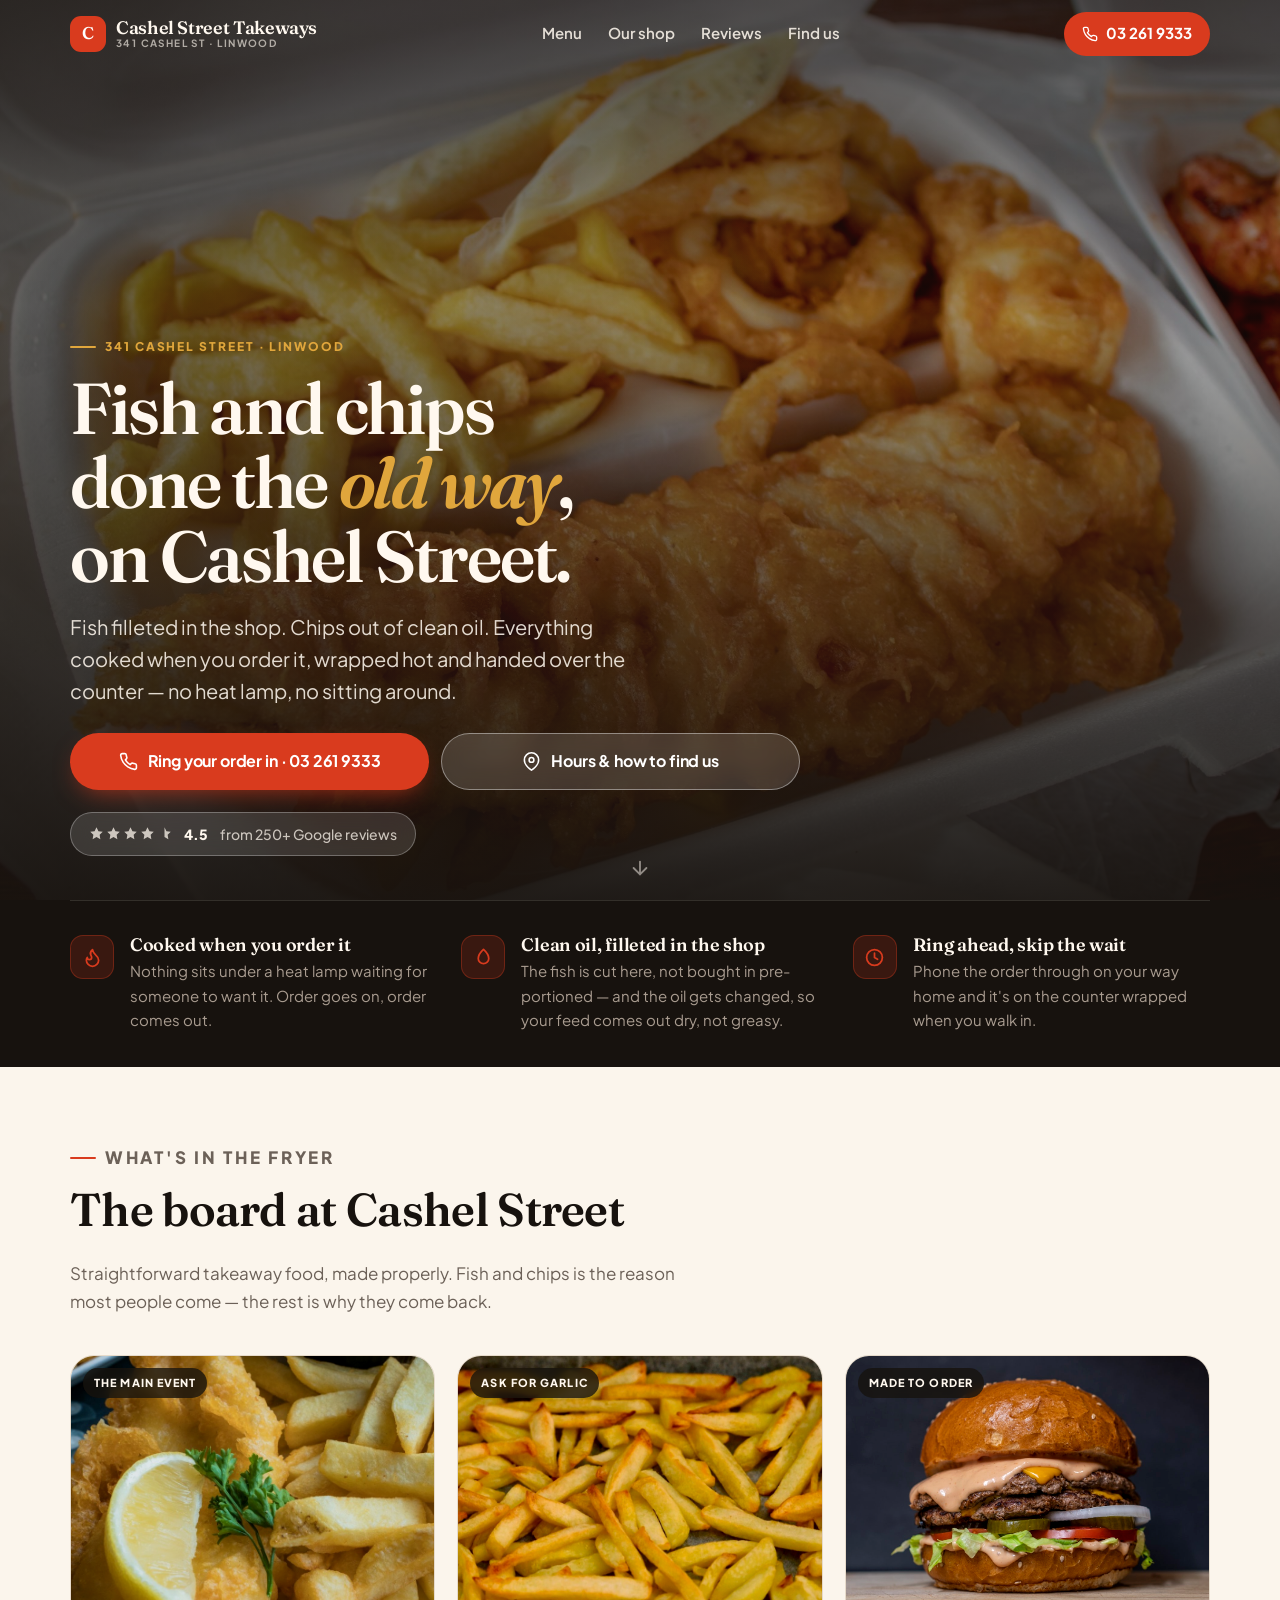
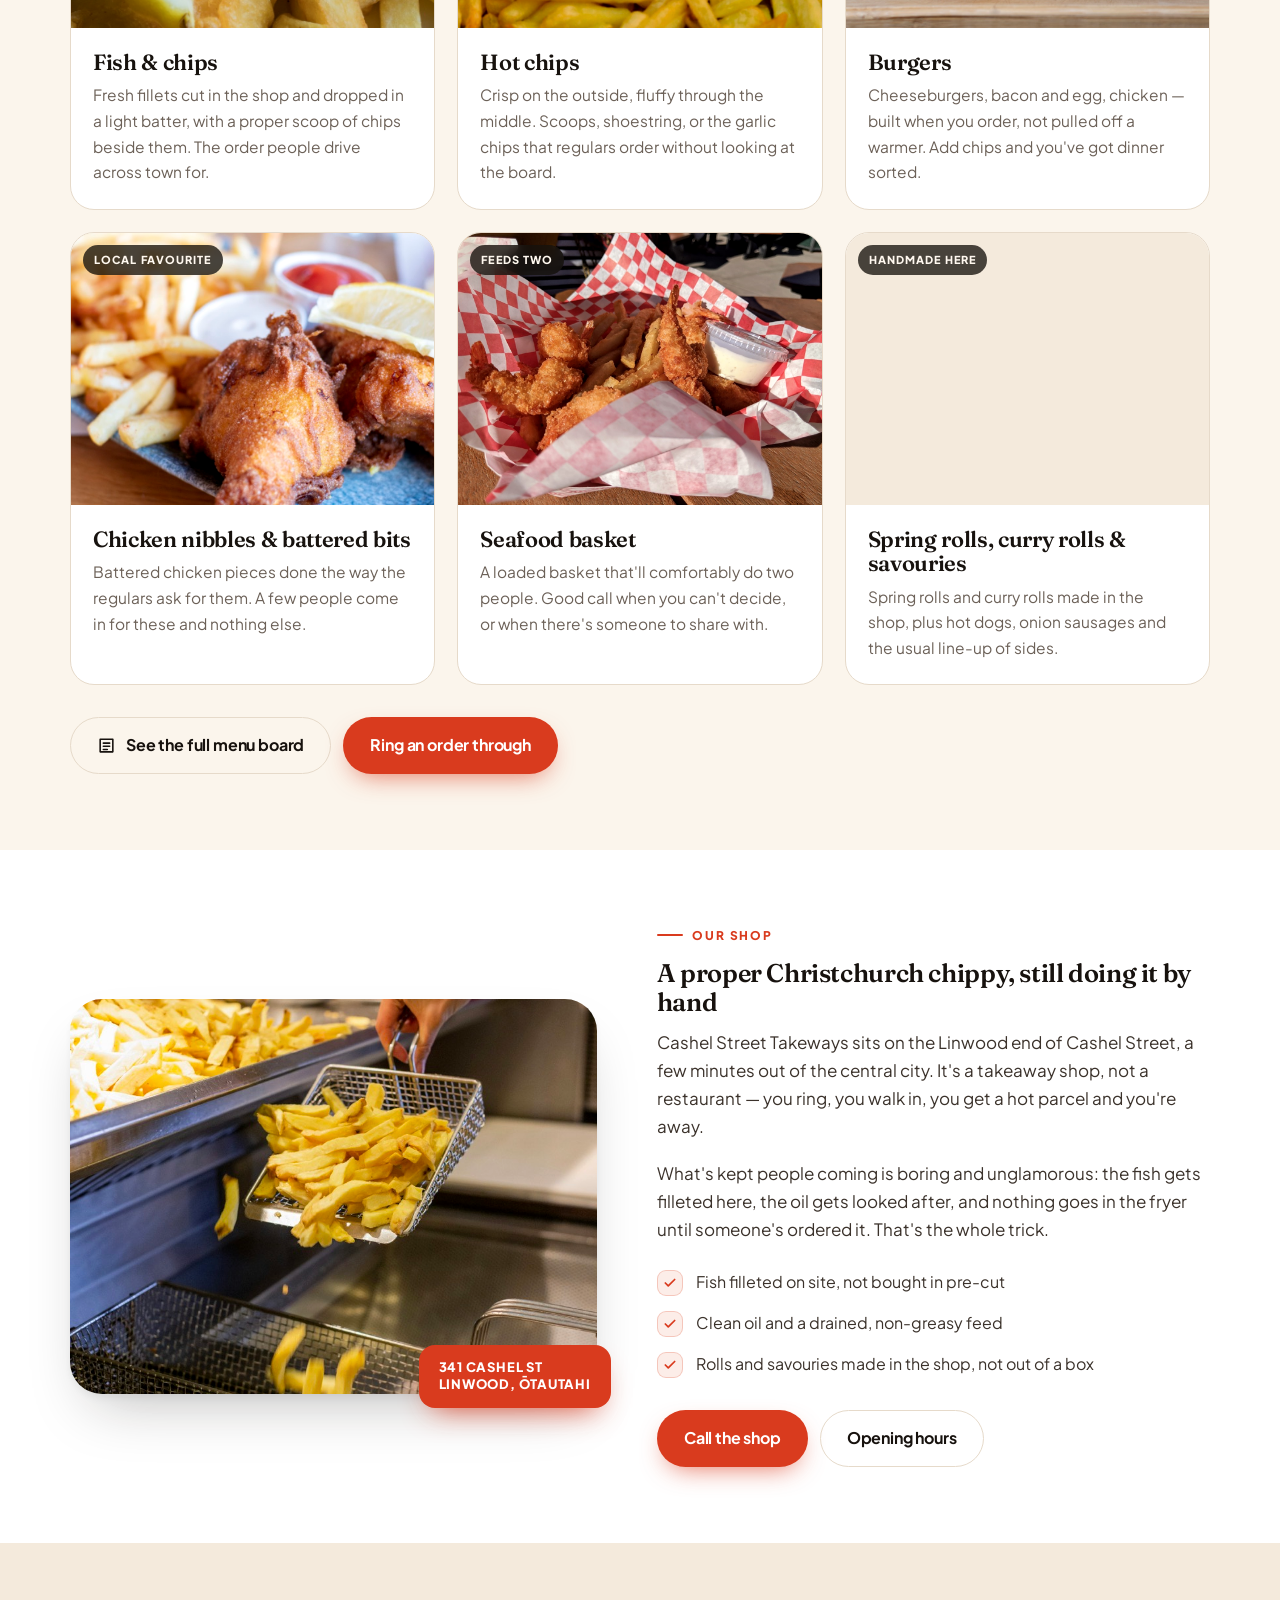
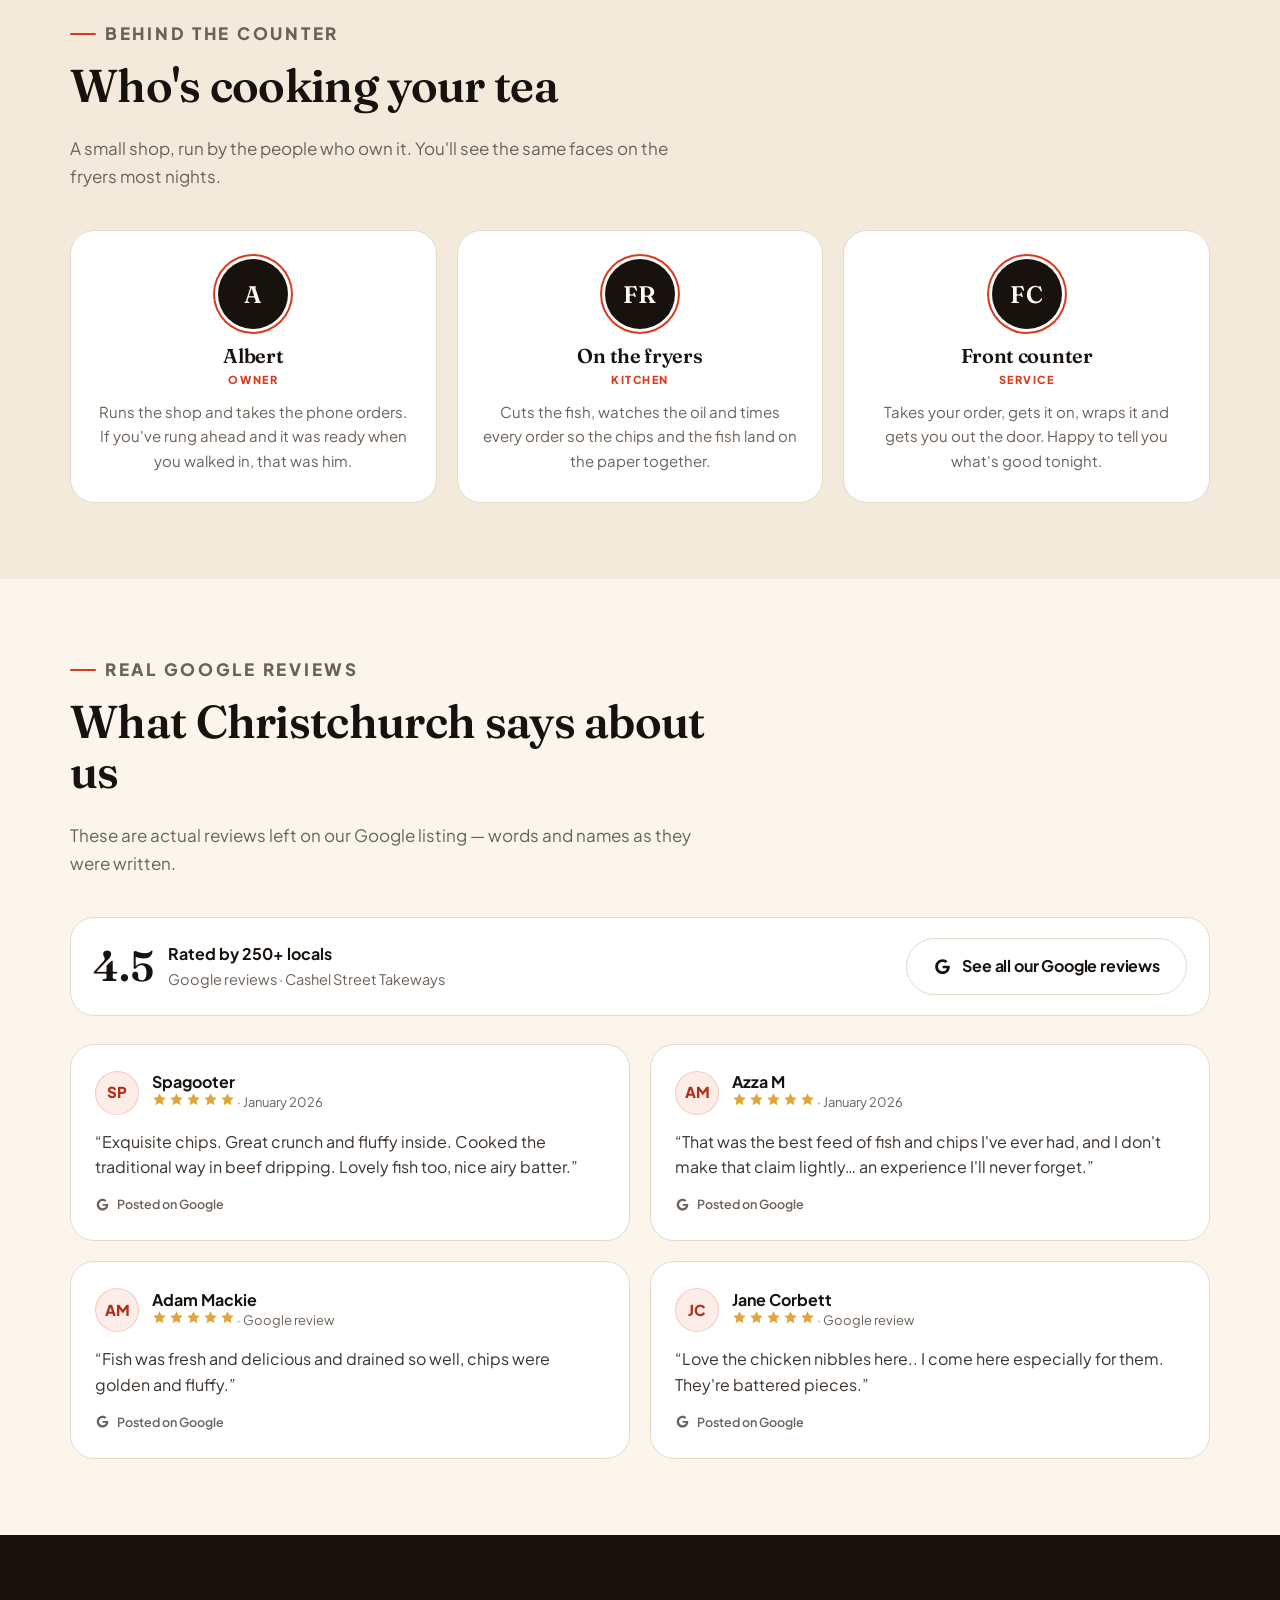
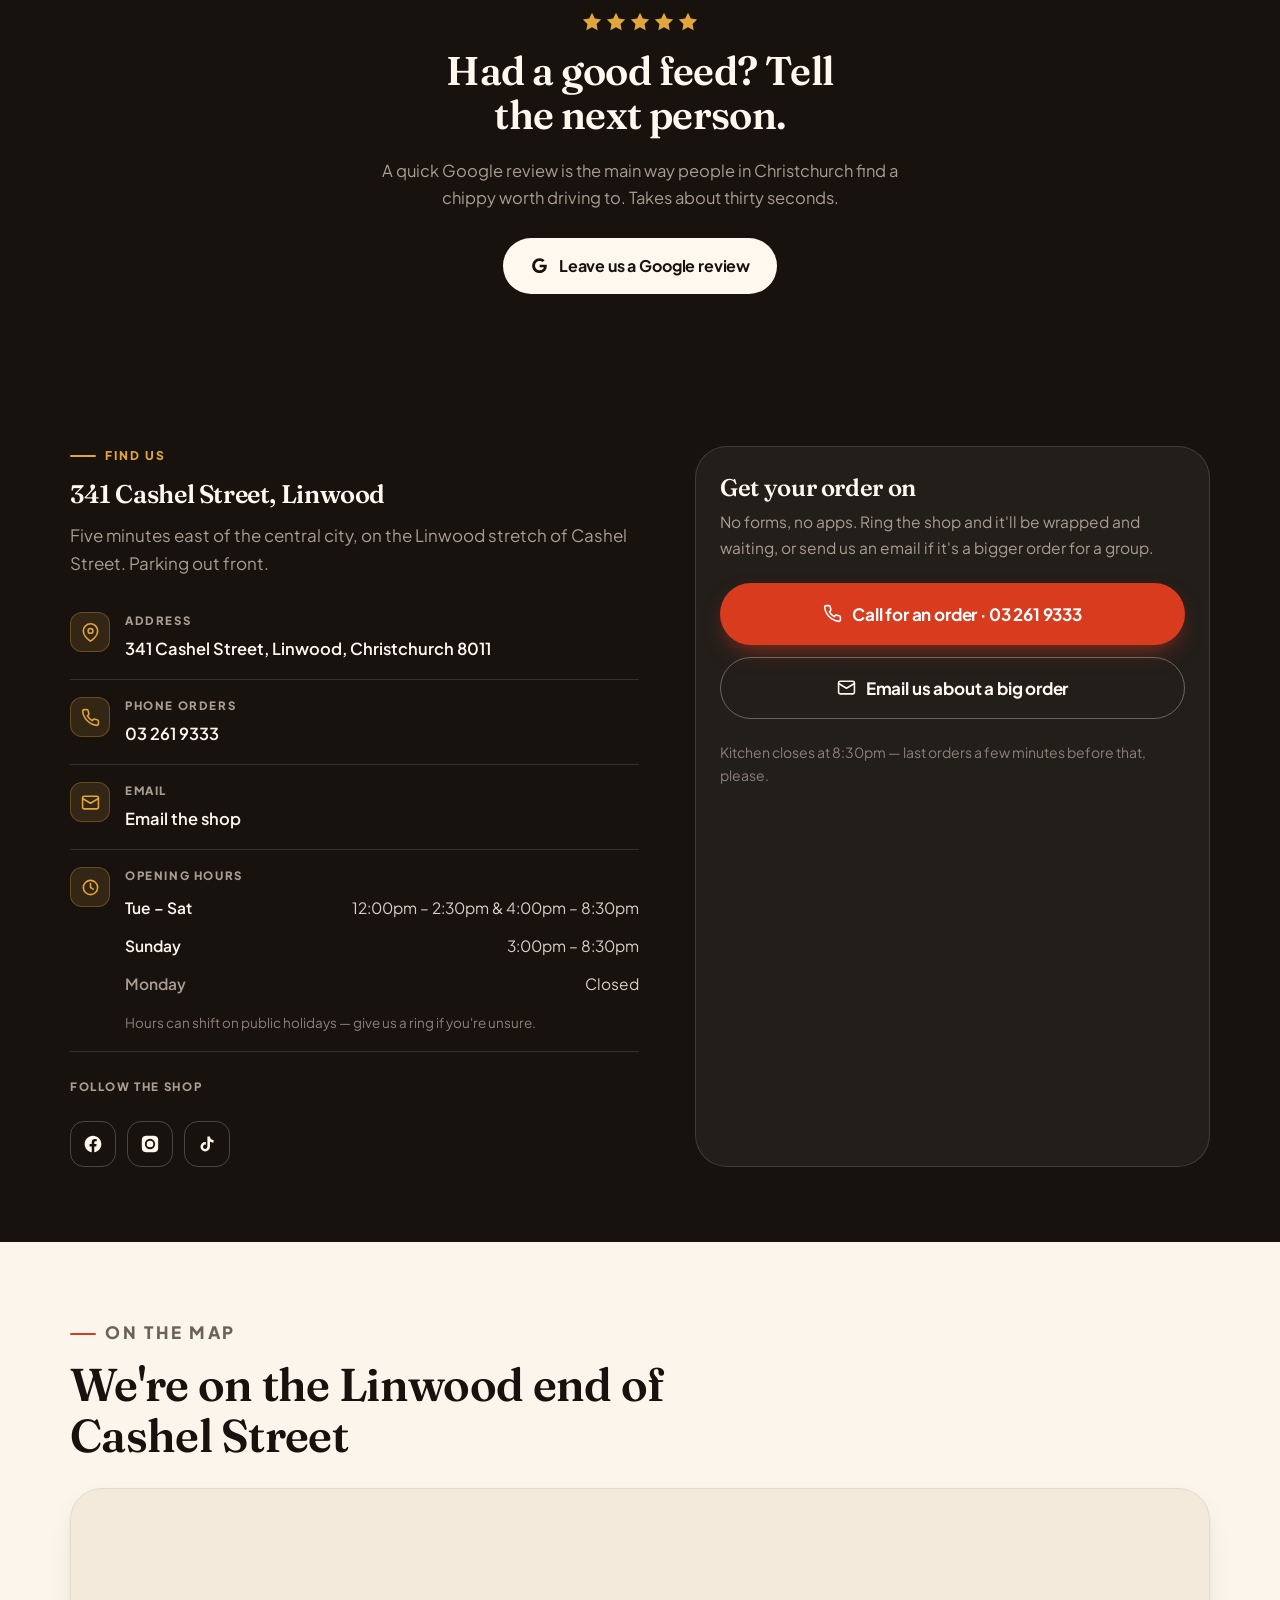
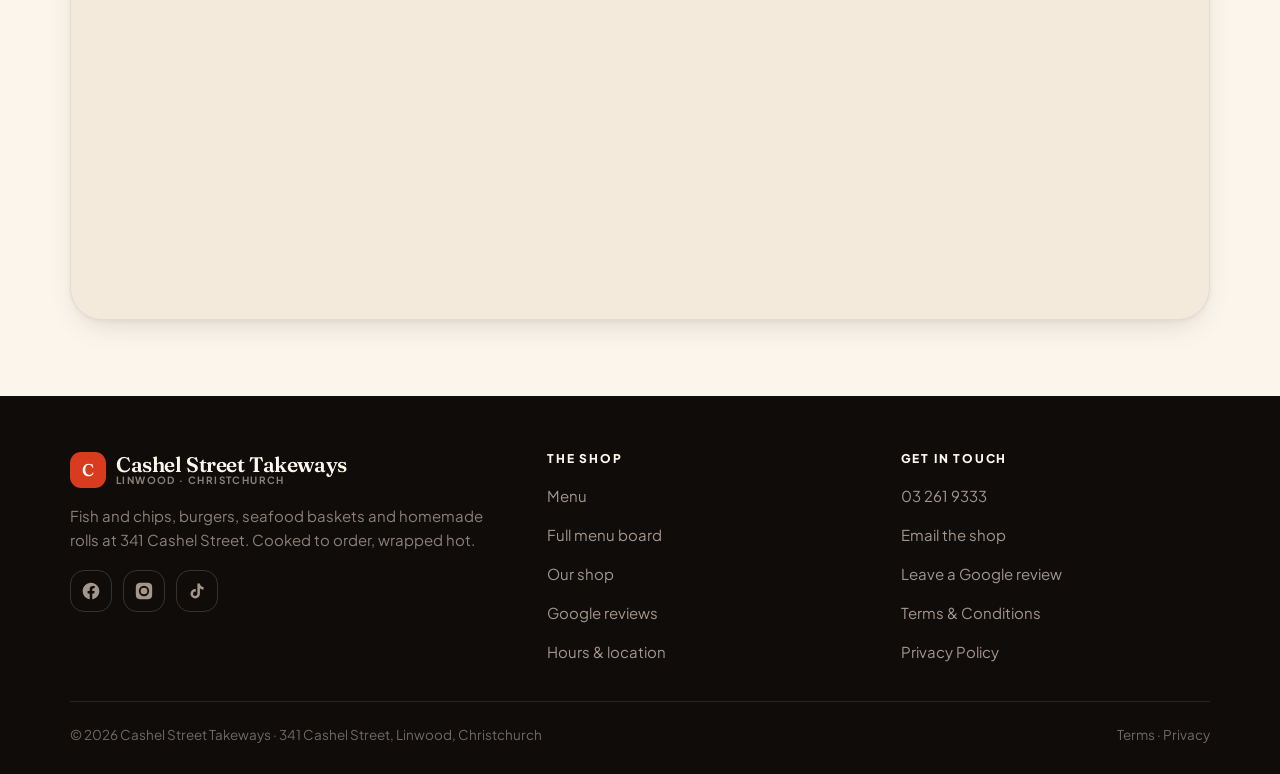
==== index.html @ dccc2480 "Initial build: Cashel Street Takeways" ====
<!DOCTYPE html>
<html lang="en-NZ">
<head>
<meta charset="utf-8">
<meta name="viewport" content="width=device-width, initial-scale=1">
<title>Cashel Street Takeways | Fish &amp; Chips, Linwood Christchurch</title>
<meta name="description" content="Cashel Street Takeways — fish and chips, burgers, seafood baskets and homemade rolls at 341 Cashel Street, Linwood, Christchurch. Cooked to order. Ring 03 261 9333.">
<meta name="theme-color" content="#17120E">
<link rel="canonical" href="https://cashel-street-takeways-demo.vercel.app/">

<meta property="og:type" content="website">
<meta property="og:title" content="Cashel Street Takeways | Fish &amp; Chips, Linwood Christchurch">
<meta property="og:description" content="Fish filleted in the shop, chips out of clean oil, wrapped hot. 341 Cashel Street, Linwood. Ring 03 261 9333.">
<meta property="og:image" content="img/og-image.jpg">
<meta name="twitter:card" content="summary_large_image">

<link rel="icon" href="favicon.svg" type="image/svg+xml">
<link rel="apple-touch-icon" href="img/og-image.jpg">

<link rel="preconnect" href="https://fonts.googleapis.com">
<link rel="preconnect" href="https://fonts.gstatic.com" crossorigin>
<link href="https://fonts.googleapis.com/css2?family=Fraunces:ital,opsz,wght@0,9..144,400;0,9..144,600;0,9..144,700;1,9..144,600&family=Plus+Jakarta+Sans:wght@400;500;600;700;800&display=swap" rel="stylesheet">
<link rel="stylesheet" href="styles.css">

<script type="application/ld+json">
{
  "@context": "https://schema.org",
  "@type": "FastFoodRestaurant",
  "name": "Cashel Street Takeways",
  "servesCuisine": ["Fish and Chips", "Burgers", "Seafood"],
  "telephone": "+6432619333",
  "address": {
    "@type": "PostalAddress",
    "streetAddress": "341 Cashel Street",
    "addressLocality": "Linwood, Christchurch",
    "postalCode": "8011",
    "addressCountry": "NZ"
  },
  "aggregateRating": { "@type": "AggregateRating", "ratingValue": "4.5", "reviewCount": "253" }
}
</script>
</head>
<body>

<!-- Opening animation -->
<div id="intro">
  <div class="intro-mark">
    Cashel Street Takeways
    <span>Linwood · Christchurch</span>
  </div>
  <div class="intro-bar"></div>
</div>

<!-- NAV -->
<header class="nav">
  <div class="wrap">
    <a class="brand" href="index.html" aria-label="Cashel Street Takeways home">
      <span class="brand-mark" aria-hidden="true">C</span>
      <span class="brand-name">Cashel Street Takeways<small>341 Cashel St · Linwood</small></span>
    </a>

    <nav class="nav-links" aria-label="Main">
      <a href="#menu">Menu</a>
      <a href="#shop">Our shop</a>
      <a href="#reviews">Reviews</a>
      <a href="#findus">Find us</a>
    </nav>

    <div class="nav-right">
      <a class="nav-call" href="tel:032619333">
        <svg viewBox="0 0 24 24" fill="none" stroke="currentColor" stroke-width="2" stroke-linecap="round" stroke-linejoin="round" aria-hidden="true"><path d="M22 16.92v3a2 2 0 0 1-2.18 2 19.79 19.79 0 0 1-8.63-3.07 19.5 19.5 0 0 1-6-6 19.79 19.79 0 0 1-3.07-8.67A2 2 0 0 1 4.11 2h3a2 2 0 0 1 2 1.72c.13.96.36 1.9.7 2.81a2 2 0 0 1-.45 2.11L8.09 9.91a16 16 0 0 0 6 6l1.27-1.27a2 2 0 0 1 2.11-.45c.9.34 1.85.57 2.81.7A2 2 0 0 1 22 16.92z"/></svg>
        <span class="lbl">03 261 9333</span>
      </a>
      <button class="burger" id="burger" aria-label="Open menu" aria-expanded="false" aria-controls="mobileMenu">
        <span></span><span></span><span></span>
      </button>
    </div>
  </div>
</header>

<div class="mobile-menu" id="mobileMenu">
  <a href="#menu">Menu</a>
  <a href="#shop">Our shop</a>
  <a href="#reviews">Reviews</a>
  <a href="#findus">Find us &amp; hours</a>
  <a href="menu.html">Full menu board</a>
  <a href="tel:032619333">Call 03 261 9333</a>
</div>

<!-- HERO -->
<section class="hero" id="top">
  <div class="hero-slides" aria-hidden="true">
    <img class="active" src="img/hero-1.jpg" alt="" width="2000" height="1333" fetchpriority="high" decoding="async">
    <img src="img/hero-2.jpg" alt="" width="1400" height="933" loading="lazy" decoding="async">
    <img src="img/hero-3.jpg" alt="" width="2000" height="1333" loading="lazy" decoding="async">
  </div>
  <div class="hero-scrim"></div>

  <div class="wrap">
    <div class="hero-inner">
      <p class="eyebrow">341 Cashel Street · Linwood</p>
      <h1>Fish and chips done the <em>old way</em>, on Cashel Street.</h1>
      <p class="hero-sub">Fish filleted in the shop. Chips out of clean oil. Everything cooked when you order it, wrapped hot and handed over the counter — no heat lamp, no sitting around.</p>

      <div class="hero-cta">
        <a class="btn btn-primary" href="tel:032619333">
          <svg viewBox="0 0 24 24" fill="none" stroke="currentColor" stroke-width="2" stroke-linecap="round" stroke-linejoin="round" aria-hidden="true"><path d="M22 16.92v3a2 2 0 0 1-2.18 2 19.79 19.79 0 0 1-8.63-3.07 19.5 19.5 0 0 1-6-6 19.79 19.79 0 0 1-3.07-8.67A2 2 0 0 1 4.11 2h3a2 2 0 0 1 2 1.72c.13.96.36 1.9.7 2.81a2 2 0 0 1-.45 2.11L8.09 9.91a16 16 0 0 0 6 6l1.27-1.27a2 2 0 0 1 2.11-.45c.9.34 1.85.57 2.81.7A2 2 0 0 1 22 16.92z"/></svg>
          Ring your order in · 03 261 9333
        </a>
        <a class="btn btn-glass" href="#findus">
          <svg viewBox="0 0 24 24" fill="none" stroke="currentColor" stroke-width="2" stroke-linecap="round" stroke-linejoin="round" aria-hidden="true"><path d="M21 10c0 7-9 13-9 13s-9-6-9-13a9 9 0 0 1 18 0z"/><circle cx="12" cy="10" r="3"/></svg>
          Hours &amp; how to find us
        </a>
      </div>

      <div class="hero-badge">
        <span class="stars" aria-hidden="true">
          <svg viewBox="0 0 24 24" fill="currentColor"><path d="M12 2l3.09 6.26L22 9.27l-5 4.87 1.18 6.88L12 17.77l-6.18 3.25L7 14.14 2 9.27l6.91-1.01L12 2z"/></svg>
          <svg viewBox="0 0 24 24" fill="currentColor"><path d="M12 2l3.09 6.26L22 9.27l-5 4.87 1.18 6.88L12 17.77l-6.18 3.25L7 14.14 2 9.27l6.91-1.01L12 2z"/></svg>
          <svg viewBox="0 0 24 24" fill="currentColor"><path d="M12 2l3.09 6.26L22 9.27l-5 4.87 1.18 6.88L12 17.77l-6.18 3.25L7 14.14 2 9.27l6.91-1.01L12 2z"/></svg>
          <svg viewBox="0 0 24 24" fill="currentColor"><path d="M12 2l3.09 6.26L22 9.27l-5 4.87 1.18 6.88L12 17.77l-6.18 3.25L7 14.14 2 9.27l6.91-1.01L12 2z"/></svg>
          <svg viewBox="0 0 24 24" fill="currentColor"><path d="M12 17.77V2l3.09 6.26L22 9.27l-5 4.87 1.18 6.88L12 17.77z"/></svg>
        </span>
        <b>4.5</b> <span>from 250+ Google reviews</span>
      </div>
    </div>
  </div>

  <div class="scroll-hint" aria-hidden="true">
    <svg width="22" height="22" viewBox="0 0 24 24" fill="none" stroke="currentColor" stroke-width="2" stroke-linecap="round" stroke-linejoin="round"><path d="M12 5v14M19 12l-7 7-7-7"/></svg>
  </div>
</section>

<!-- TRUST STRIP -->
<section class="trust" aria-label="Why locals come back">
  <div class="wrap">
    <div class="trust-grid">
      <div class="trust-item rv">
        <span class="trust-ico" aria-hidden="true">
          <svg viewBox="0 0 24 24" fill="none" stroke="currentColor" stroke-width="2" stroke-linecap="round" stroke-linejoin="round"><path d="M8.5 14.5A2.5 2.5 0 0 0 11 12c0-1.38-.5-2-1-3-1.072-2.143-.224-4.054 2-6 .5 2.5 2 4.9 4 6.5 2 1.6 3 3.5 3 5.5a7 7 0 1 1-14 0c0-1.153.433-2.294 1-3a2.5 2.5 0 0 0 2.5 2.5z"/></svg>
        </span>
        <div>
          <h3>Cooked when you order it</h3>
          <p>Nothing sits under a heat lamp waiting for someone to want it. Order goes on, order comes out.</p>
        </div>
      </div>

      <div class="trust-item rv">
        <span class="trust-ico" aria-hidden="true">
          <svg viewBox="0 0 24 24" fill="none" stroke="currentColor" stroke-width="2" stroke-linecap="round" stroke-linejoin="round"><path d="M12 2.7s6 5.4 6 10.3a6 6 0 0 1-12 0C6 8.1 12 2.7 12 2.7z"/></svg>
        </span>
        <div>
          <h3>Clean oil, filleted in the shop</h3>
          <p>The fish is cut here, not bought in pre-portioned — and the oil gets changed, so your feed comes out dry, not greasy.</p>
        </div>
      </div>

      <div class="trust-item rv">
        <span class="trust-ico" aria-hidden="true">
          <svg viewBox="0 0 24 24" fill="none" stroke="currentColor" stroke-width="2" stroke-linecap="round" stroke-linejoin="round"><circle cx="12" cy="12" r="9"/><path d="M12 7v5l3.5 2"/></svg>
        </span>
        <div>
          <h3>Ring ahead, skip the wait</h3>
          <p>Phone the order through on your way home and it's on the counter wrapped when you walk in.</p>
        </div>
      </div>
    </div>
  </div>
</section>

<!-- MENU / SERVICES -->
<section class="band-bone" id="menu">
  <div class="wrap">
    <div class="sec-head rv">
      <p class="eyebrow">What's in the fryer</p>
      <h2>The board at Cashel Street</h2>
      <p>Straightforward takeaway food, made properly. Fish and chips is the reason most people come — the rest is why they come back.</p>
    </div>

    <div class="cards">
      <article class="card rv">
        <div class="card-img">
          <span class="card-tag">The main event</span>
          <img src="img/m-fishchips.jpg" alt="Battered fish fillets with a scoop of golden chips and a wedge of lemon" width="800" height="1200" loading="lazy" decoding="async">
        </div>
        <div class="card-body">
          <h3>Fish &amp; chips</h3>
          <p>Fresh fillets cut in the shop and dropped in a light batter, with a proper scoop of chips beside them. The order people drive across town for.</p>
        </div>
      </article>

      <article class="card rv">
        <div class="card-img">
          <span class="card-tag">Ask for garlic</span>
          <img src="img/m-chips.jpg" alt="A tray of hot golden chips fresh out of the fryer" width="1200" height="692" loading="lazy" decoding="async">
        </div>
        <div class="card-body">
          <h3>Hot chips</h3>
          <p>Crisp on the outside, fluffy through the middle. Scoops, shoestring, or the garlic chips that regulars order without looking at the board.</p>
        </div>
      </article>

      <article class="card rv">
        <div class="card-img">
          <span class="card-tag">Made to order</span>
          <img src="img/m-burgers.jpg" alt="A stacked cheeseburger with beef patties, cheese, lettuce and tomato" width="1200" height="997" loading="lazy" decoding="async">
        </div>
        <div class="card-body">
          <h3>Burgers</h3>
          <p>Cheeseburgers, bacon and egg, chicken — built when you order, not pulled off a warmer. Add chips and you've got dinner sorted.</p>
        </div>
      </article>

      <article class="card rv">
        <div class="card-img">
          <span class="card-tag">Local favourite</span>
          <img src="img/m-chicken.jpg" alt="Battered chicken pieces served with chips, tartare sauce and a lemon wedge" width="1200" height="675" loading="lazy" decoding="async">
        </div>
        <div class="card-body">
          <h3>Chicken nibbles &amp; battered bits</h3>
          <p>Battered chicken pieces done the way the regulars ask for them. A few people come in for these and nothing else.</p>
        </div>
      </article>

      <article class="card rv">
        <div class="card-img">
          <span class="card-tag">Feeds two</span>
          <img src="img/m-seafood.jpg" alt="A seafood basket with battered seafood, chips, coleslaw and dipping sauce" width="1200" height="900" loading="lazy" decoding="async">
        </div>
        <div class="card-body">
          <h3>Seafood basket</h3>
          <p>A loaded basket that'll comfortably do two people. Good call when you can't decide, or when there's someone to share with.</p>
        </div>
      </article>

      <article class="card rv">
        <div class="card-img">
          <span class="card-tag">Handmade here</span>
          <img src="img/m-springrolls.jpg" alt="Golden fried spring rolls resting in a serving pan" width="1200" height="799" loading="lazy" decoding="async">
        </div>
        <div class="card-body">
          <h3>Spring rolls, curry rolls &amp; savouries</h3>
          <p>Spring rolls and curry rolls made in the shop, plus hot dogs, onion sausages and the usual line-up of sides.</p>
        </div>
      </article>
    </div>

    <div class="stack-btns mt-32 rv">
      <a class="btn btn-ghost" href="menu.html">
        <svg viewBox="0 0 24 24" fill="none" stroke="currentColor" stroke-width="2" stroke-linecap="round" stroke-linejoin="round" aria-hidden="true"><path d="M4 4h16v16H4z"/><path d="M8 9h8M8 13h8M8 17h5"/></svg>
        See the full menu board
      </a>
      <a class="btn btn-primary" href="tel:032619333">Ring an order through</a>
    </div>
  </div>
</section>

<!-- ABOUT / OUR SHOP -->
<section class="band-paper" id="shop">
  <div class="wrap">
    <div class="split">
      <div class="about-media rv">
        <img src="img/about.jpg" alt="Chips being lifted from the fryer basket behind the counter at a takeaway shop" width="800" height="1200" loading="lazy" decoding="async">
        <span class="corner-tag">341 Cashel St<br>Linwood, Ōtautahi</span>
      </div>

      <div class="rv">
        <p class="eyebrow">Our shop</p>
        <h2>A proper Christchurch chippy, still doing it by hand</h2>
        <p>Cashel Street Takeways sits on the Linwood end of Cashel Street, a few minutes out of the central city. It's a takeaway shop, not a restaurant — you ring, you walk in, you get a hot parcel and you're away.</p>
        <p>What's kept people coming is boring and unglamorous: the fish gets filleted here, the oil gets looked after, and nothing goes in the fryer until someone's ordered it. That's the whole trick.</p>

        <ul class="checklist">
          <li>
            <span class="check" aria-hidden="true"><svg viewBox="0 0 24 24" fill="none" stroke="currentColor" stroke-width="3" stroke-linecap="round" stroke-linejoin="round"><path d="M20 6L9 17l-5-5"/></svg></span>
            <span>Fish filleted on site, not bought in pre-cut</span>
          </li>
          <li>
            <span class="check" aria-hidden="true"><svg viewBox="0 0 24 24" fill="none" stroke="currentColor" stroke-width="3" stroke-linecap="round" stroke-linejoin="round"><path d="M20 6L9 17l-5-5"/></svg></span>
            <span>Clean oil and a drained, non-greasy feed</span>
          </li>
          <li>
            <span class="check" aria-hidden="true"><svg viewBox="0 0 24 24" fill="none" stroke="currentColor" stroke-width="3" stroke-linecap="round" stroke-linejoin="round"><path d="M20 6L9 17l-5-5"/></svg></span>
            <span>Rolls and savouries made in the shop, not out of a box</span>
          </li>
        </ul>

        <div class="stack-btns mt-32">
          <a class="btn btn-primary" href="tel:032619333">Call the shop</a>
          <a class="btn btn-ghost" href="#findus">Opening hours</a>
        </div>
      </div>
    </div>
  </div>
</section>

<!-- CREW -->
<section class="band-deep" id="crew">
  <div class="wrap">
    <div class="sec-head rv">
      <p class="eyebrow">Behind the counter</p>
      <h2>Who's cooking your tea</h2>
      <p>A small shop, run by the people who own it. You'll see the same faces on the fryers most nights.</p>
    </div>

    <div class="crew">
      <article class="crew-card rv">
        <div class="avatar" aria-hidden="true">A</div>
        <h3>Albert</h3>
        <span class="crew-role">Owner</span>
        <p>Runs the shop and takes the phone orders. If you've rung ahead and it was ready when you walked in, that was him.</p>
      </article>

      <article class="crew-card rv">
        <div class="avatar" aria-hidden="true">FR</div>
        <h3>On the fryers</h3>
        <span class="crew-role">Kitchen</span>
        <p>Cuts the fish, watches the oil and times every order so the chips and the fish land on the paper together.</p>
      </article>

      <article class="crew-card rv">
        <div class="avatar" aria-hidden="true">FC</div>
        <h3>Front counter</h3>
        <span class="crew-role">Service</span>
        <p>Takes your order, gets it on, wraps it and gets you out the door. Happy to tell you what's good tonight.</p>
      </article>
    </div>
  </div>
</section>

<!-- GOOGLE REVIEWS -->
<section class="band-bone" id="reviews">
  <div class="wrap">
    <div class="sec-head rv">
      <p class="eyebrow">Real Google reviews</p>
      <h2>What Christchurch says about us</h2>
      <p>These are actual reviews left on our Google listing — words and names as they were written.</p>
    </div>

    <div class="rating-summary rv">
      <div class="rating-score">4.5</div>
      <div class="rating-meta">
        <b>Rated by 250+ locals</b>
        Google reviews · Cashel Street Takeways
      </div>
      <a class="btn btn-ghost" href="https://www.google.com/maps/search/?api=1&amp;query=Cashel%20Street%20Takeaways%20341%20Cashel%20St%20Linwood%20Christchurch" target="_blank" rel="noopener">
        <svg viewBox="0 0 24 24" fill="currentColor" aria-hidden="true"><path d="M21.35 11.1h-9.17v2.96h5.27c-.23 1.35-1.63 3.96-5.27 3.96-3.17 0-5.76-2.62-5.76-5.86s2.59-5.86 5.76-5.86c1.81 0 3.02.77 3.71 1.43l2.53-2.44C16.8 3.72 14.72 2.8 12.18 2.8 6.98 2.8 2.77 7.01 2.77 12.2s4.21 9.4 9.41 9.4c5.43 0 9.03-3.82 9.03-9.2 0-.62-.07-1.09-.16-1.3z"/></svg>
        See all our Google reviews
      </a>
    </div>

    <div class="review-grid">
      <article class="review rv">
        <div class="review-top">
          <div class="review-av" aria-hidden="true">SP</div>
          <div>
            <div class="review-name">Spagooter</div>
            <div class="review-date">
              <span class="stars" aria-label="5 out of 5 stars">
                <svg viewBox="0 0 24 24" fill="currentColor"><path d="M12 2l3.09 6.26L22 9.27l-5 4.87 1.18 6.88L12 17.77l-6.18 3.25L7 14.14 2 9.27l6.91-1.01L12 2z"/></svg>
                <svg viewBox="0 0 24 24" fill="currentColor"><path d="M12 2l3.09 6.26L22 9.27l-5 4.87 1.18 6.88L12 17.77l-6.18 3.25L7 14.14 2 9.27l6.91-1.01L12 2z"/></svg>
                <svg viewBox="0 0 24 24" fill="currentColor"><path d="M12 2l3.09 6.26L22 9.27l-5 4.87 1.18 6.88L12 17.77l-6.18 3.25L7 14.14 2 9.27l6.91-1.01L12 2z"/></svg>
                <svg viewBox="0 0 24 24" fill="currentColor"><path d="M12 2l3.09 6.26L22 9.27l-5 4.87 1.18 6.88L12 17.77l-6.18 3.25L7 14.14 2 9.27l6.91-1.01L12 2z"/></svg>
                <svg viewBox="0 0 24 24" fill="currentColor"><path d="M12 2l3.09 6.26L22 9.27l-5 4.87 1.18 6.88L12 17.77l-6.18 3.25L7 14.14 2 9.27l6.91-1.01L12 2z"/></svg>
              </span>
              · January 2026
            </div>
          </div>
        </div>
        <p>“Exquisite chips. Great crunch and fluffy inside. Cooked the traditional way in beef dripping. Lovely fish too, nice airy batter.”</p>
        <div class="google-mark">
          <svg viewBox="0 0 24 24" fill="currentColor" aria-hidden="true"><path d="M21.35 11.1h-9.17v2.96h5.27c-.23 1.35-1.63 3.96-5.27 3.96-3.17 0-5.76-2.62-5.76-5.86s2.59-5.86 5.76-5.86c1.81 0 3.02.77 3.71 1.43l2.53-2.44C16.8 3.72 14.72 2.8 12.18 2.8 6.98 2.8 2.77 7.01 2.77 12.2s4.21 9.4 9.41 9.4c5.43 0 9.03-3.82 9.03-9.2 0-.62-.07-1.09-.16-1.3z"/></svg>
          Posted on Google
        </div>
      </article>

      <article class="review rv">
        <div class="review-top">
          <div class="review-av" aria-hidden="true">AM</div>
          <div>
            <div class="review-name">Azza M</div>
            <div class="review-date">
              <span class="stars" aria-label="5 out of 5 stars">
                <svg viewBox="0 0 24 24" fill="currentColor"><path d="M12 2l3.09 6.26L22 9.27l-5 4.87 1.18 6.88L12 17.77l-6.18 3.25L7 14.14 2 9.27l6.91-1.01L12 2z"/></svg>
                <svg viewBox="0 0 24 24" fill="currentColor"><path d="M12 2l3.09 6.26L22 9.27l-5 4.87 1.18 6.88L12 17.77l-6.18 3.25L7 14.14 2 9.27l6.91-1.01L12 2z"/></svg>
                <svg viewBox="0 0 24 24" fill="currentColor"><path d="M12 2l3.09 6.26L22 9.27l-5 4.87 1.18 6.88L12 17.77l-6.18 3.25L7 14.14 2 9.27l6.91-1.01L12 2z"/></svg>
                <svg viewBox="0 0 24 24" fill="currentColor"><path d="M12 2l3.09 6.26L22 9.27l-5 4.87 1.18 6.88L12 17.77l-6.18 3.25L7 14.14 2 9.27l6.91-1.01L12 2z"/></svg>
                <svg viewBox="0 0 24 24" fill="currentColor"><path d="M12 2l3.09 6.26L22 9.27l-5 4.87 1.18 6.88L12 17.77l-6.18 3.25L7 14.14 2 9.27l6.91-1.01L12 2z"/></svg>
              </span>
              · January 2026
            </div>
          </div>
        </div>
        <p>“That was the best feed of fish and chips I've ever had, and I don't make that claim lightly… an experience I'll never forget.”</p>
        <div class="google-mark">
          <svg viewBox="0 0 24 24" fill="currentColor" aria-hidden="true"><path d="M21.35 11.1h-9.17v2.96h5.27c-.23 1.35-1.63 3.96-5.27 3.96-3.17 0-5.76-2.62-5.76-5.86s2.59-5.86 5.76-5.86c1.81 0 3.02.77 3.71 1.43l2.53-2.44C16.8 3.72 14.72 2.8 12.18 2.8 6.98 2.8 2.77 7.01 2.77 12.2s4.21 9.4 9.41 9.4c5.43 0 9.03-3.82 9.03-9.2 0-.62-.07-1.09-.16-1.3z"/></svg>
          Posted on Google
        </div>
      </article>

      <article class="review rv">
        <div class="review-top">
          <div class="review-av" aria-hidden="true">AM</div>
          <div>
            <div class="review-name">Adam Mackie</div>
            <div class="review-date">
              <span class="stars" aria-label="5 out of 5 stars">
                <svg viewBox="0 0 24 24" fill="currentColor"><path d="M12 2l3.09 6.26L22 9.27l-5 4.87 1.18 6.88L12 17.77l-6.18 3.25L7 14.14 2 9.27l6.91-1.01L12 2z"/></svg>
                <svg viewBox="0 0 24 24" fill="currentColor"><path d="M12 2l3.09 6.26L22 9.27l-5 4.87 1.18 6.88L12 17.77l-6.18 3.25L7 14.14 2 9.27l6.91-1.01L12 2z"/></svg>
                <svg viewBox="0 0 24 24" fill="currentColor"><path d="M12 2l3.09 6.26L22 9.27l-5 4.87 1.18 6.88L12 17.77l-6.18 3.25L7 14.14 2 9.27l6.91-1.01L12 2z"/></svg>
                <svg viewBox="0 0 24 24" fill="currentColor"><path d="M12 2l3.09 6.26L22 9.27l-5 4.87 1.18 6.88L12 17.77l-6.18 3.25L7 14.14 2 9.27l6.91-1.01L12 2z"/></svg>
                <svg viewBox="0 0 24 24" fill="currentColor"><path d="M12 2l3.09 6.26L22 9.27l-5 4.87 1.18 6.88L12 17.77l-6.18 3.25L7 14.14 2 9.27l6.91-1.01L12 2z"/></svg>
              </span>
              · Google review
            </div>
          </div>
        </div>
        <p>“Fish was fresh and delicious and drained so well, chips were golden and fluffy.”</p>
        <div class="google-mark">
          <svg viewBox="0 0 24 24" fill="currentColor" aria-hidden="true"><path d="M21.35 11.1h-9.17v2.96h5.27c-.23 1.35-1.63 3.96-5.27 3.96-3.17 0-5.76-2.62-5.76-5.86s2.59-5.86 5.76-5.86c1.81 0 3.02.77 3.71 1.43l2.53-2.44C16.8 3.72 14.72 2.8 12.18 2.8 6.98 2.8 2.77 7.01 2.77 12.2s4.21 9.4 9.41 9.4c5.43 0 9.03-3.82 9.03-9.2 0-.62-.07-1.09-.16-1.3z"/></svg>
          Posted on Google
        </div>
      </article>

      <article class="review rv">
        <div class="review-top">
          <div class="review-av" aria-hidden="true">JC</div>
          <div>
            <div class="review-name">Jane Corbett</div>
            <div class="review-date">
              <span class="stars" aria-label="5 out of 5 stars">
                <svg viewBox="0 0 24 24" fill="currentColor"><path d="M12 2l3.09 6.26L22 9.27l-5 4.87 1.18 6.88L12 17.77l-6.18 3.25L7 14.14 2 9.27l6.91-1.01L12 2z"/></svg>
                <svg viewBox="0 0 24 24" fill="currentColor"><path d="M12 2l3.09 6.26L22 9.27l-5 4.87 1.18 6.88L12 17.77l-6.18 3.25L7 14.14 2 9.27l6.91-1.01L12 2z"/></svg>
                <svg viewBox="0 0 24 24" fill="currentColor"><path d="M12 2l3.09 6.26L22 9.27l-5 4.87 1.18 6.88L12 17.77l-6.18 3.25L7 14.14 2 9.27l6.91-1.01L12 2z"/></svg>
                <svg viewBox="0 0 24 24" fill="currentColor"><path d="M12 2l3.09 6.26L22 9.27l-5 4.87 1.18 6.88L12 17.77l-6.18 3.25L7 14.14 2 9.27l6.91-1.01L12 2z"/></svg>
                <svg viewBox="0 0 24 24" fill="currentColor"><path d="M12 2l3.09 6.26L22 9.27l-5 4.87 1.18 6.88L12 17.77l-6.18 3.25L7 14.14 2 9.27l6.91-1.01L12 2z"/></svg>
              </span>
              · Google review
            </div>
          </div>
        </div>
        <p>“Love the chicken nibbles here.. I come here especially for them. They're battered pieces.”</p>
        <div class="google-mark">
          <svg viewBox="0 0 24 24" fill="currentColor" aria-hidden="true"><path d="M21.35 11.1h-9.17v2.96h5.27c-.23 1.35-1.63 3.96-5.27 3.96-3.17 0-5.76-2.62-5.76-5.86s2.59-5.86 5.76-5.86c1.81 0 3.02.77 3.71 1.43l2.53-2.44C16.8 3.72 14.72 2.8 12.18 2.8 6.98 2.8 2.77 7.01 2.77 12.2s4.21 9.4 9.41 9.4c5.43 0 9.03-3.82 9.03-9.2 0-.62-.07-1.09-.16-1.3z"/></svg>
          Posted on Google
        </div>
      </article>
    </div>
  </div>
</section>

<!-- LEAVE A REVIEW BANNER -->
<section class="review-banner">
  <div class="wrap">
    <span class="stars rv" aria-hidden="true">
      <svg viewBox="0 0 24 24" fill="currentColor"><path d="M12 2l3.09 6.26L22 9.27l-5 4.87 1.18 6.88L12 17.77l-6.18 3.25L7 14.14 2 9.27l6.91-1.01L12 2z"/></svg>
      <svg viewBox="0 0 24 24" fill="currentColor"><path d="M12 2l3.09 6.26L22 9.27l-5 4.87 1.18 6.88L12 17.77l-6.18 3.25L7 14.14 2 9.27l6.91-1.01L12 2z"/></svg>
      <svg viewBox="0 0 24 24" fill="currentColor"><path d="M12 2l3.09 6.26L22 9.27l-5 4.87 1.18 6.88L12 17.77l-6.18 3.25L7 14.14 2 9.27l6.91-1.01L12 2z"/></svg>
      <svg viewBox="0 0 24 24" fill="currentColor"><path d="M12 2l3.09 6.26L22 9.27l-5 4.87 1.18 6.88L12 17.77l-6.18 3.25L7 14.14 2 9.27l6.91-1.01L12 2z"/></svg>
      <svg viewBox="0 0 24 24" fill="currentColor"><path d="M12 2l3.09 6.26L22 9.27l-5 4.87 1.18 6.88L12 17.77l-6.18 3.25L7 14.14 2 9.27l6.91-1.01L12 2z"/></svg>
    </span>
    <h2 class="rv">Had a good feed? Tell the next person.</h2>
    <p class="rv">A quick Google review is the main way people in Christchurch find a chippy worth driving to. Takes about thirty seconds.</p>
    <div class="rv" style="display:flex;justify-content:center;">
      <a class="btn btn-light" href="https://www.google.com/maps/search/?api=1&amp;query=Cashel%20Street%20Takeaways%20341%20Cashel%20St%20Linwood%20Christchurch" target="_blank" rel="noopener">
        <svg viewBox="0 0 24 24" fill="currentColor" aria-hidden="true"><path d="M21.35 11.1h-9.17v2.96h5.27c-.23 1.35-1.63 3.96-5.27 3.96-3.17 0-5.76-2.62-5.76-5.86s2.59-5.86 5.76-5.86c1.81 0 3.02.77 3.71 1.43l2.53-2.44C16.8 3.72 14.72 2.8 12.18 2.8 6.98 2.8 2.77 7.01 2.77 12.2s4.21 9.4 9.41 9.4c5.43 0 9.03-3.82 9.03-9.2 0-.62-.07-1.09-.16-1.3z"/></svg>
        Leave us a Google review
      </a>
    </div>
  </div>
</section>

<!-- CONTACT -->
<section class="band-dark" id="findus">
  <div class="wrap">
    <div class="contact-grid">
      <div class="rv">
        <p class="eyebrow on-dark">Find us</p>
        <h2>341 Cashel Street, Linwood</h2>
        <p style="color:#A99C90;max-width:48ch;">Five minutes east of the central city, on the Linwood stretch of Cashel Street. Parking out front.</p>

        <div class="info-row">
          <span class="info-ico" aria-hidden="true">
            <svg viewBox="0 0 24 24" fill="none" stroke="currentColor" stroke-width="2" stroke-linecap="round" stroke-linejoin="round"><path d="M21 10c0 7-9 13-9 13s-9-6-9-13a9 9 0 0 1 18 0z"/><circle cx="12" cy="10" r="3"/></svg>
          </span>
          <div>
            <div class="lab">Address</div>
            <a class="val" href="https://www.google.com/maps/search/?api=1&amp;query=341%20Cashel%20Street%2C%20Linwood%2C%20Christchurch%208011" target="_blank" rel="noopener">341 Cashel Street, Linwood, Christchurch 8011</a>
          </div>
        </div>

        <div class="info-row">
          <span class="info-ico" aria-hidden="true">
            <svg viewBox="0 0 24 24" fill="none" stroke="currentColor" stroke-width="2" stroke-linecap="round" stroke-linejoin="round"><path d="M22 16.92v3a2 2 0 0 1-2.18 2 19.79 19.79 0 0 1-8.63-3.07 19.5 19.5 0 0 1-6-6 19.79 19.79 0 0 1-3.07-8.67A2 2 0 0 1 4.11 2h3a2 2 0 0 1 2 1.72c.13.96.36 1.9.7 2.81a2 2 0 0 1-.45 2.11L8.09 9.91a16 16 0 0 0 6 6l1.27-1.27a2 2 0 0 1 2.11-.45c.9.34 1.85.57 2.81.7A2 2 0 0 1 22 16.92z"/></svg>
          </span>
          <div>
            <div class="lab">Phone orders</div>
            <a class="val" href="tel:032619333">03 261 9333</a>
          </div>
        </div>

        <div class="info-row">
          <span class="info-ico" aria-hidden="true">
            <svg viewBox="0 0 24 24" fill="none" stroke="currentColor" stroke-width="2" stroke-linecap="round" stroke-linejoin="round"><rect x="2" y="4" width="20" height="16" rx="2"/><path d="m2 7 10 6 10-6"/></svg>
          </span>
          <div>
            <div class="lab">Email</div>
            <a class="val" href="#" data-gmail data-user="alfeilimited" data-domain="outlook.co.nz" data-su="Enquiry%20for%20Cashel%20Street%20Takeways" data-body="Hi%20Albert%2C%0A%0A">Email the shop</a>
          </div>
        </div>

        <div class="info-row">
          <span class="info-ico" aria-hidden="true">
            <svg viewBox="0 0 24 24" fill="none" stroke="currentColor" stroke-width="2" stroke-linecap="round" stroke-linejoin="round"><circle cx="12" cy="12" r="9"/><path d="M12 7v5l3.5 2"/></svg>
          </span>
          <div style="flex:1;min-width:0;">
            <div class="lab">Opening hours</div>
            <ul class="hours">
              <li><b>Tue – Sat</b><span>12:00pm – 2:30pm &amp; 4:00pm – 8:30pm</span></li>
              <li><b>Sunday</b><span>3:00pm – 8:30pm</span></li>
              <li class="closed"><b>Monday</b><span>Closed</span></li>
            </ul>
            <p style="font-size:13.5px;color:#8C8078;margin-top:10px;">Hours can shift on public holidays — give us a ring if you're unsure.</p>
          </div>
        </div>

        <p class="socials-label">Follow the shop</p>
        <div class="socials">
          <a class="social" href="https://www.facebook.com/p/Cashel-Street-Takeaways-100054252981579/" target="_blank" rel="noopener" aria-label="Cashel Street Takeways on Facebook">
            <svg viewBox="0 0 24 24" fill="currentColor" aria-hidden="true"><path d="M22 12.06C22 6.5 17.52 2 12 2S2 6.5 2 12.06c0 5.02 3.66 9.18 8.44 9.94v-7.03H7.9v-2.91h2.54V9.85c0-2.52 1.49-3.91 3.77-3.91 1.09 0 2.24.2 2.24.2v2.46h-1.26c-1.24 0-1.63.78-1.63 1.57v1.89h2.78l-.45 2.91h-2.33V22c4.78-.76 8.44-4.92 8.44-9.94z"/></svg>
          </a>
          <a class="social" href="https://www.instagram.com/explore/search/keyword/?q=Cashel%20Street%20Takeaways%20Christchurch" target="_blank" rel="noopener" aria-label="Search Cashel Street Takeways on Instagram">
            <svg viewBox="0 0 24 24" fill="currentColor" aria-hidden="true"><path d="M12 2.16c3.2 0 3.58.01 4.85.07 1.17.05 1.8.25 2.23.41.56.22.96.48 1.38.9.42.42.68.82.9 1.38.16.42.36 1.06.41 2.23.06 1.27.07 1.65.07 4.85s-.01 3.58-.07 4.85c-.05 1.17-.25 1.8-.41 2.23-.22.56-.48.96-.9 1.38-.42.42-.82.68-1.38.9-.42.16-1.06.36-2.23.41-1.27.06-1.65.07-4.85.07s-3.58-.01-4.85-.07c-1.17-.05-1.8-.25-2.23-.41-.56-.22-.96-.48-1.38-.9a3.7 3.7 0 0 1-.9-1.38c-.16-.42-.36-1.06-.41-2.23C2.17 15.58 2.16 15.2 2.16 12s.01-3.58.07-4.85c.05-1.17.25-1.8.41-2.23.22-.56.48-.96.9-1.38.42-.42.82-.68 1.38-.9.42-.16 1.06-.36 2.23-.41C8.42 2.17 8.8 2.16 12 2.16zm0 3.68a6.16 6.16 0 1 0 0 12.32 6.16 6.16 0 0 0 0-12.32zm0 10.16a4 4 0 1 1 0-8 4 4 0 0 1 0 8zm7.85-10.4a1.44 1.44 0 1 1-2.88 0 1.44 1.44 0 0 1 2.88 0z"/></svg>
          </a>
          <a class="social" href="https://www.tiktok.com/search?q=Cashel%20Street%20Takeaways%20Christchurch" target="_blank" rel="noopener" aria-label="Search Cashel Street Takeways on TikTok">
            <svg viewBox="0 0 24 24" fill="currentColor" aria-hidden="true"><path d="M16.6 5.82A4.28 4.28 0 0 1 15.54 3h-3.09v12.4a2.59 2.59 0 0 1-2.59 2.5 2.59 2.59 0 1 1 .76-5.07V9.68a5.67 5.67 0 0 0-.76-.05A5.68 5.68 0 1 0 15.54 15.3V9.01a7.35 7.35 0 0 0 4.3 1.38V7.3a4.29 4.29 0 0 1-3.24-1.48z"/></svg>
          </a>
        </div>
      </div>

      <div class="contact-card rv">
        <h3>Get your order on</h3>
        <p>No forms, no apps. Ring the shop and it'll be wrapped and waiting, or send us an email if it's a bigger order for a group.</p>

        <div class="contact-btns">
          <a class="btn btn-primary btn-lg" href="tel:032619333">
            <svg viewBox="0 0 24 24" fill="none" stroke="currentColor" stroke-width="2" stroke-linecap="round" stroke-linejoin="round" aria-hidden="true"><path d="M22 16.92v3a2 2 0 0 1-2.18 2 19.79 19.79 0 0 1-8.63-3.07 19.5 19.5 0 0 1-6-6 19.79 19.79 0 0 1-3.07-8.67A2 2 0 0 1 4.11 2h3a2 2 0 0 1 2 1.72c.13.96.36 1.9.7 2.81a2 2 0 0 1-.45 2.11L8.09 9.91a16 16 0 0 0 6 6l1.27-1.27a2 2 0 0 1 2.11-.45c.9.34 1.85.57 2.81.7A2 2 0 0 1 22 16.92z"/></svg>
            Call for an order · 03 261 9333
          </a>
          <a class="btn btn-outline-light btn-lg" href="#" data-gmail data-user="alfeilimited" data-domain="outlook.co.nz" data-su="Order%20enquiry%20-%20Cashel%20Street%20Takeways" data-body="Hi%20Albert%2C%0A%0AI%27d%20like%20to%20ask%20about%3A%0A%0A-%20What%20I%27m%20after%3A%0A-%20Day%20and%20time%3A%0A-%20How%20many%20people%3A%0A%0AThanks%2C%0A">
            <svg viewBox="0 0 24 24" fill="none" stroke="currentColor" stroke-width="2" stroke-linecap="round" stroke-linejoin="round" aria-hidden="true"><rect x="2" y="4" width="20" height="16" rx="2"/><path d="m2 7 10 6 10-6"/></svg>
            Email us about a big order
          </a>
        </div>

        <p style="margin-top:22px;font-size:14px;color:#8C8078;">Kitchen closes at 8:30pm — last orders a few minutes before that, please.</p>
      </div>
    </div>
  </div>
</section>

<!-- MAP -->
<section class="band-bone" id="map" style="padding-top:0;padding-bottom:76px;margin-top:-1px;">
  <div class="wrap" style="padding-top:76px;">
    <div class="sec-head rv" style="margin-bottom:26px;">
      <p class="eyebrow">On the map</p>
      <h2>We're on the Linwood end of Cashel Street</h2>
    </div>
    <div class="map-wrap rv">
      <iframe
        title="Map showing Cashel Street Takeways at 341 Cashel Street, Linwood, Christchurch"
        src="https://www.google.com/maps?q=341%20Cashel%20Street%2C%20Linwood%2C%20Christchurch%208011%2C%20New%20Zealand&amp;output=embed"
        loading="lazy"
        referrerpolicy="no-referrer-when-downgrade"
        allowfullscreen></iframe>
    </div>
  </div>
</section>

<!-- FOOTER -->
<footer class="footer">
  <div class="wrap">
    <div class="footer-top">
      <div>
        <a class="brand" href="index.html" style="margin-bottom:16px;">
          <span class="brand-mark" aria-hidden="true">C</span>
          <span class="brand-name">Cashel Street Takeways<small>Linwood · Christchurch</small></span>
        </a>
        <p>Fish and chips, burgers, seafood baskets and homemade rolls at 341 Cashel Street. Cooked to order, wrapped hot.</p>
        <div class="socials">
          <a class="social" href="https://www.facebook.com/p/Cashel-Street-Takeaways-100054252981579/" target="_blank" rel="noopener" aria-label="Cashel Street Takeways on Facebook">
            <svg viewBox="0 0 24 24" fill="currentColor" aria-hidden="true"><path d="M22 12.06C22 6.5 17.52 2 12 2S2 6.5 2 12.06c0 5.02 3.66 9.18 8.44 9.94v-7.03H7.9v-2.91h2.54V9.85c0-2.52 1.49-3.91 3.77-3.91 1.09 0 2.24.2 2.24.2v2.46h-1.26c-1.24 0-1.63.78-1.63 1.57v1.89h2.78l-.45 2.91h-2.33V22c4.78-.76 8.44-4.92 8.44-9.94z"/></svg>
          </a>
          <a class="social" href="https://www.instagram.com/explore/search/keyword/?q=Cashel%20Street%20Takeaways%20Christchurch" target="_blank" rel="noopener" aria-label="Search Cashel Street Takeways on Instagram">
            <svg viewBox="0 0 24 24" fill="currentColor" aria-hidden="true"><path d="M12 2.16c3.2 0 3.58.01 4.85.07 1.17.05 1.8.25 2.23.41.56.22.96.48 1.38.9.42.42.68.82.9 1.38.16.42.36 1.06.41 2.23.06 1.27.07 1.65.07 4.85s-.01 3.58-.07 4.85c-.05 1.17-.25 1.8-.41 2.23-.22.56-.48.96-.9 1.38-.42.42-.82.68-1.38.9-.42.16-1.06.36-2.23.41-1.27.06-1.65.07-4.85.07s-3.58-.01-4.85-.07c-1.17-.05-1.8-.25-2.23-.41-.56-.22-.96-.48-1.38-.9a3.7 3.7 0 0 1-.9-1.38c-.16-.42-.36-1.06-.41-2.23C2.17 15.58 2.16 15.2 2.16 12s.01-3.58.07-4.85c.05-1.17.25-1.8.41-2.23.22-.56.48-.96.9-1.38.42-.42.82-.68 1.38-.9.42-.16 1.06-.36 2.23-.41C8.42 2.17 8.8 2.16 12 2.16zm0 3.68a6.16 6.16 0 1 0 0 12.32 6.16 6.16 0 0 0 0-12.32zm0 10.16a4 4 0 1 1 0-8 4 4 0 0 1 0 8zm7.85-10.4a1.44 1.44 0 1 1-2.88 0 1.44 1.44 0 0 1 2.88 0z"/></svg>
          </a>
          <a class="social" href="https://www.tiktok.com/search?q=Cashel%20Street%20Takeaways%20Christchurch" target="_blank" rel="noopener" aria-label="Search Cashel Street Takeways on TikTok">
            <svg viewBox="0 0 24 24" fill="currentColor" aria-hidden="true"><path d="M16.6 5.82A4.28 4.28 0 0 1 15.54 3h-3.09v12.4a2.59 2.59 0 0 1-2.59 2.5 2.59 2.59 0 1 1 .76-5.07V9.68a5.67 5.67 0 0 0-.76-.05A5.68 5.68 0 1 0 15.54 15.3V9.01a7.35 7.35 0 0 0 4.3 1.38V7.3a4.29 4.29 0 0 1-3.24-1.48z"/></svg>
          </a>
        </div>
      </div>

      <div>
        <h4>The shop</h4>
        <ul class="footer-links">
          <li><a href="#menu">Menu</a></li>
          <li><a href="menu.html">Full menu board</a></li>
          <li><a href="#shop">Our shop</a></li>
          <li><a href="#reviews">Google reviews</a></li>
          <li><a href="#findus">Hours &amp; location</a></li>
        </ul>
      </div>

      <div>
        <h4>Get in touch</h4>
        <ul class="footer-links">
          <li><a href="tel:032619333">03 261 9333</a></li>
          <li><a href="#" data-gmail data-user="alfeilimited" data-domain="outlook.co.nz" data-su="Enquiry%20for%20Cashel%20Street%20Takeways" data-body="Hi%20Albert%2C%0A%0A">Email the shop</a></li>
          <li><a href="https://www.google.com/maps/search/?api=1&amp;query=Cashel%20Street%20Takeaways%20341%20Cashel%20St%20Linwood%20Christchurch" target="_blank" rel="noopener">Leave a Google review</a></li>
          <li><a href="terms.html">Terms &amp; Conditions</a></li>
          <li><a href="privacy.html">Privacy Policy</a></li>
        </ul>
      </div>
    </div>

    <div class="footer-bottom">
      <span>© <span data-year>2026</span> Cashel Street Takeways · 341 Cashel Street, Linwood, Christchurch</span>
      <span><a href="terms.html">Terms</a> · <a href="privacy.html">Privacy</a></span>
    </div>
  </div>
</footer>

<script src="script.js"></script>
</body>
</html>
---- styles.css ----
/* =========================================================
   Cashel Street Takeways — Linwood, Christchurch
   Archetype: Fresh  ·  Fraunces + Plus Jakarta Sans
   ========================================================= */

:root{
  --ink:        #17120E;
  --ink-soft:   #3B322B;
  --muted:      #6C6158;
  --bone:       #FBF5EC;
  --bone-deep:  #F4EADC;
  --paper:      #FFFFFF;
  --line:       #E6DACA;
  --accent:     #D93B1E;
  --accent-dk:  #B32F16;
  --accent-soft:#FCEDE8;
  --gold:       #E0A63C;

  --r-sm: 10px;
  --r:    16px;
  --r-lg: 24px;
  --r-xl: 32px;

  --shadow:    0 2px 4px rgba(23,18,14,.04), 0 12px 32px -12px rgba(23,18,14,.16);
  --shadow-lg: 0 4px 8px rgba(23,18,14,.05), 0 28px 60px -22px rgba(23,18,14,.28);

  --wrap: 1180px;
  --nav-h: 68px;

  --f-display: "Fraunces", Georgia, "Times New Roman", serif;
  --f-body: "Plus Jakarta Sans", -apple-system, BlinkMacSystemFont, "Segoe UI", sans-serif;
}

*,*::before,*::after{ box-sizing:border-box; }

html{ scroll-behavior:smooth; scroll-padding-top:calc(var(--nav-h) + 12px); }
@media (prefers-reduced-motion: reduce){ html{ scroll-behavior:auto; } }

body{
  margin:0;
  background:var(--bone);
  color:var(--ink-soft);
  font-family:var(--f-body);
  font-size:17px;
  line-height:1.65;
  -webkit-font-smoothing:antialiased;
  overflow-x:hidden;
}

img{
  max-width:100%;
  height:auto;
  display:block;
  image-orientation:from-image;
  filter:saturate(.95) contrast(1.05);
}

a{ color:inherit; }
h1,h2,h3,h4{
  font-family:var(--f-display);
  color:var(--ink);
  font-weight:600;
  line-height:1.1;
  letter-spacing:-.015em;
  margin:0 0 .5em;
  font-variation-settings:"SOFT" 0,"WONK" 0;
}
p{ margin:0 0 1.1em; }
p:last-child{ margin-bottom:0; }

.wrap{ width:100%; max-width:var(--wrap); margin:0 auto; padding:0 20px; min-width:0; }

/* nothing may push the page wider than the phone */
h1,h2,h3,h4,p,li,a,span,div{ min-width:0; }
h1,h2,h3,h4,p,li{ overflow-wrap:break-word; }

.eyebrow{
  font-family:var(--f-body);
  font-size:12px;
  font-weight:800;
  letter-spacing:.12em;
  text-transform:uppercase;
  color:var(--accent);
  margin:0 0 14px;
  display:block;
  max-width:100%;
  overflow-wrap:break-word;
}
@media (min-width:520px){ .eyebrow{ letter-spacing:.16em; } }
.eyebrow::before{
  content:""; display:inline-block; width:26px; height:2px;
  vertical-align:middle; margin:-2px 9px 0 0;
  background:var(--accent); border-radius:2px;
}
.eyebrow.on-dark{ color:var(--gold); }
.eyebrow.on-dark::before{ background:var(--gold); }

section{ padding:76px 0; position:relative; }
.band-bone{ background:var(--bone); }
.band-paper{ background:var(--paper); }
.band-deep{ background:var(--bone-deep); }
.band-dark{ background:var(--ink); color:#D9CFC5; }
.band-dark h2,.band-dark h3{ color:#FFF8EF; }

.sec-head{ max-width:640px; margin-bottom:40px; }
.sec-head h2{ font-size:clamp(30px,7vw,46px); }
.sec-head p{ font-size:17px; color:var(--muted); }
.band-dark .sec-head p{ color:#A99C90; }

/* ---------- Buttons ---------- */
.btn{
  display:inline-flex; align-items:center; justify-content:center; gap:10px;
  min-height:52px; padding:14px 26px;
  border-radius:999px; border:1.5px solid transparent;
  font-family:var(--f-body); font-size:16px; font-weight:700; letter-spacing:-.01em;
  text-decoration:none; cursor:pointer;
  transition:transform .22s cubic-bezier(.2,.7,.3,1), box-shadow .22s ease, background .22s ease, color .22s ease, border-color .22s ease;
  max-width:100%;
}
.btn svg{ width:19px; height:19px; flex:none; }
.btn-primary{ background:var(--accent); color:#fff; box-shadow:0 10px 26px -10px rgba(217,59,30,.75); }
.btn-primary:hover{ background:var(--accent-dk); transform:translateY(-2px); box-shadow:0 16px 34px -12px rgba(217,59,30,.85); }
.btn-ghost{ background:transparent; color:var(--ink); border-color:var(--line); }
.btn-ghost:hover{ background:var(--paper); border-color:var(--ink); transform:translateY(-2px); }
.btn-light{ background:#FFF8EF; color:var(--ink); }
.btn-light:hover{ background:#fff; transform:translateY(-2px); }
.btn-outline-light{ background:transparent; color:#FFF8EF; border-color:rgba(255,248,239,.32); }
.btn-outline-light:hover{ border-color:#FFF8EF; background:rgba(255,248,239,.08); transform:translateY(-2px); }
.btn-glass{
  background:rgba(255,255,255,.14); color:#fff; border-color:rgba(255,255,255,.4);
  -webkit-backdrop-filter:blur(10px); backdrop-filter:blur(10px);
}
.btn-glass:hover{ background:rgba(255,255,255,.24); transform:translateY(-2px); }
.btn-lg{ min-height:60px; padding:16px 32px; font-size:17px; width:100%; }

/* ---------- Intro curtain ---------- */
#intro{
  position:fixed; inset:0; z-index:200;
  background:var(--ink);
  display:flex; align-items:center; justify-content:center;
  transition:opacity .7s ease .35s, visibility .7s ease .35s;
}
#intro.done{ opacity:0; visibility:hidden; }
.intro-mark{
  font-family:var(--f-display); font-size:clamp(24px,6.4vw,44px); font-weight:600;
  color:#FFF8EF; text-align:center; letter-spacing:-.02em; line-height:1.15;
  padding:0 24px; max-width:100%; width:100%;
  overflow-wrap:break-word;
  animation:introRise .9s cubic-bezier(.2,.7,.3,1) both;
}
.intro-mark span{ display:block; font-family:var(--f-body); font-size:12px; font-weight:800;
  letter-spacing:.24em; text-transform:uppercase; color:var(--gold); margin-top:14px; }
.intro-bar{
  position:absolute; left:0; right:0; bottom:0; height:3px; background:var(--accent);
  transform-origin:left; animation:introBar 1.15s cubic-bezier(.5,0,.2,1) both;
}
@keyframes introRise{ from{opacity:0; transform:translateY(16px);} to{opacity:1; transform:none;} }
@keyframes introBar{ from{transform:scaleX(0);} to{transform:scaleX(1);} }

/* ---------- Reveal ---------- */
.rv{ opacity:0; transform:translateY(22px); transition:opacity .75s ease, transform .75s cubic-bezier(.2,.7,.3,1); }
.rv.in{ opacity:1; transform:none; }
@media (prefers-reduced-motion: reduce){
  .rv{ opacity:1 !important; transform:none !important; transition:none; }
  .intro-mark,.intro-bar{ animation:none; }
}

/* ---------- Nav ---------- */
.nav{
  position:fixed; top:0; left:0; right:0; z-index:120;
  height:var(--nav-h);
  display:flex; align-items:center;
  background:rgba(251,245,236,0);
  transition:background .3s ease, box-shadow .3s ease, border-color .3s ease;
  border-bottom:1px solid transparent;
}
.nav.solid{
  background:rgba(251,245,236,.94);
  -webkit-backdrop-filter:blur(14px); backdrop-filter:blur(14px);
  border-bottom-color:var(--line);
  box-shadow:0 6px 24px -18px rgba(23,18,14,.6);
}
.nav .wrap{ display:flex; align-items:center; justify-content:space-between; gap:14px; }

.brand{ display:flex; align-items:center; gap:10px; text-decoration:none; min-width:0; }
.brand-mark{
  width:36px; height:36px; border-radius:11px; flex:none;
  background:var(--accent); color:#fff;
  display:grid; place-items:center;
  font-family:var(--f-display); font-weight:600; font-size:17px; letter-spacing:-.02em;
}
.brand-name{
  font-family:var(--f-display); font-size:18px; font-weight:600; color:#FFF8EF;
  letter-spacing:-.02em; line-height:1.05; white-space:nowrap;
  overflow:hidden; text-overflow:ellipsis;
  transition:color .3s ease;
}
.brand-name small{ display:block; font-family:var(--f-body); font-size:10px; font-weight:700;
  letter-spacing:.14em; text-transform:uppercase; color:rgba(255,248,239,.62); transition:color .3s ease; }
@media (max-width:430px){
  .brand-mark{ width:32px; height:32px; border-radius:10px; font-size:15px; }
  .brand{ gap:8px; }
  .brand-name{ font-size:15.5px; }
  .brand-name small{ font-size:9px; letter-spacing:.1em; }
}
.nav.solid .brand-name{ color:var(--ink); }
.nav.solid .brand-name small{ color:var(--muted); }
body.inner .brand-name{ color:var(--ink); }
body.inner .brand-name small{ color:var(--muted); }

.nav-links{ display:none; }
.nav-right{ display:flex; align-items:center; gap:10px; }

.nav-call{
  display:inline-flex; align-items:center; gap:8px;
  min-height:44px; padding:9px 18px; border-radius:999px;
  background:var(--accent); color:#fff; text-decoration:none;
  font-size:15px; font-weight:700; white-space:nowrap;
  transition:background .2s ease, transform .2s ease;
}
.nav-call:hover{ background:var(--accent-dk); transform:translateY(-1px); }
.nav-call svg{ width:16px; height:16px; }
.nav-call .lbl{ display:none; }

.burger{
  width:44px; height:44px; border-radius:12px; flex:none;
  display:grid; place-items:center; gap:0;
  background:rgba(255,255,255,.12); border:1px solid rgba(255,255,255,.28);
  cursor:pointer; padding:0;
  -webkit-backdrop-filter:blur(8px); backdrop-filter:blur(8px);
  transition:background .2s ease, border-color .2s ease;
}
.nav.solid .burger, body.inner .burger{ background:var(--paper); border-color:var(--line); }
.burger span{ display:block; width:18px; height:2px; border-radius:2px; background:#FFF8EF; transition:background .3s ease, transform .3s ease, opacity .3s ease; }
.burger span + span{ margin-top:4px; }
.nav.solid .burger span, body.inner .burger span{ background:var(--ink); }
.burger.open span:nth-child(1){ transform:translateY(6px) rotate(45deg); }
.burger.open span:nth-child(2){ opacity:0; }
.burger.open span:nth-child(3){ transform:translateY(-6px) rotate(-45deg); }

.mobile-menu{
  position:fixed; top:var(--nav-h); left:0; right:0; z-index:119;
  background:var(--paper); border-bottom:1px solid var(--line);
  box-shadow:var(--shadow-lg);
  transform:translateY(-14px); opacity:0; visibility:hidden; pointer-events:none;
  transition:opacity .26s ease, transform .26s ease, visibility .26s ease;
}
.mobile-menu.open{ transform:none; opacity:1; visibility:visible; pointer-events:auto; }
.mobile-menu a{
  display:flex; align-items:center; min-height:52px;
  padding:12px 20px; text-decoration:none; color:var(--ink);
  font-weight:600; font-size:17px; border-bottom:1px solid var(--bone-deep);
}
.mobile-menu a:last-child{ border-bottom:0; }
.mobile-menu a:active{ background:var(--bone); }

@media (min-width:940px){
  .burger{ display:none; }
  .mobile-menu{ display:none; }
  .nav-links{ display:flex; align-items:center; gap:26px; }
  .nav-links a{
    text-decoration:none; font-size:15px; font-weight:600; color:rgba(255,248,239,.86);
    position:relative; padding:4px 0; transition:color .2s ease;
  }
  .nav-links a::after{
    content:""; position:absolute; left:0; right:100%; bottom:0; height:2px;
    background:var(--accent); border-radius:2px; transition:right .25s ease;
  }
  .nav-links a:hover::after{ right:0; }
  .nav.solid .nav-links a, body.inner .nav-links a{ color:var(--ink-soft); }
  .nav.solid .nav-links a:hover, body.inner .nav-links a:hover{ color:var(--ink); }
  .nav-call .lbl{ display:inline; }
}

/* ---------- Hero ---------- */
.hero{
  position:relative;
  background:var(--ink);
  min-height:100svh;
  display:flex; align-items:flex-end;
  padding:calc(var(--nav-h) + 40px) 0 44px;
  overflow:hidden;
}
.hero-slides{ position:absolute; inset:0; }
.hero-slides img{
  position:absolute; inset:0;
  width:100%; height:100%;
  object-fit:cover; object-position:center;
  opacity:0; transition:opacity 1.6s ease;
  filter:saturate(.95) contrast(1.05);
}
.hero-slides img.active{ opacity:1; }
.hero-scrim{
  position:absolute; inset:0;
  background:
    linear-gradient(180deg, rgba(23,18,14,.72) 0%, rgba(23,18,14,.36) 34%, rgba(23,18,14,.80) 82%, rgba(23,18,14,.94) 100%),
    linear-gradient(90deg, rgba(23,18,14,.5) 0%, rgba(23,18,14,0) 62%);
}
.hero .wrap{ position:relative; z-index:2; }
.hero-inner{ max-width:730px; }
.hero .eyebrow{ color:var(--gold); }
.hero .eyebrow::before{ background:var(--gold); }
.hero h1{
  color:#FFF8EF;
  font-size:clamp(32px,8.6vw,72px);
  line-height:1.03;
  letter-spacing:-.03em;
  margin-bottom:18px;
  text-wrap:balance;
}
.hero h1 em{ font-style:italic; color:var(--gold); }
.hero-sub{
  color:rgba(255,248,239,.86);
  font-size:clamp(16px,4.2vw,20px);
  line-height:1.6;
  max-width:560px;
  margin-bottom:26px;
}
.hero-cta{ display:flex; flex-wrap:wrap; gap:12px; margin-bottom:22px; }
.hero-cta .btn{ flex:1 1 240px; }

.hero-badge{
  display:inline-flex; align-items:center; gap:12px; flex-wrap:wrap;
  padding:12px 18px; border-radius:999px;
  background:rgba(255,255,255,.13);
  border:1px solid rgba(255,255,255,.28);
  -webkit-backdrop-filter:blur(12px); backdrop-filter:blur(12px);
  color:#FFF8EF; font-size:14px; font-weight:600; line-height:1.3;
  max-width:100%;
}
.stars{ display:inline-flex; gap:2px; color:var(--gold); flex:none; }
.stars svg{ width:15px; height:15px; }
.hero-badge b{ font-weight:800; }
.hero-badge span{ color:rgba(255,248,239,.74); font-weight:500; }

.scroll-hint{
  position:absolute; left:50%; bottom:14px; transform:translateX(-50%);
  z-index:2; color:rgba(255,248,239,.5);
  display:none;
}
@media (min-width:940px){ .scroll-hint{ display:block; animation:bob 2.4s ease-in-out infinite; } }
@keyframes bob{ 0%,100%{ transform:translate(-50%,0);} 50%{ transform:translate(-50%,7px);} }

/* ---------- Trust strip ---------- */
.trust{ background:var(--ink); padding:0 0 0; }
.trust-grid{
  display:grid; gap:0;
  border-top:1px solid rgba(255,248,239,.12);
}
.trust-item{
  display:flex; gap:16px; align-items:flex-start;
  padding:26px 0;
  border-bottom:1px solid rgba(255,248,239,.12);
}
.trust-ico{
  width:44px; height:44px; border-radius:13px; flex:none;
  display:grid; place-items:center;
  background:rgba(217,59,30,.18); color:var(--accent);
  border:1px solid rgba(217,59,30,.34);
}
.trust-ico svg{ width:21px; height:21px; }
.trust-item h3{ font-size:18px; margin:0 0 4px; color:#FFF8EF; }
.trust-item p{ font-size:15px; color:#A99C90; margin:0; }
@media (min-width:768px){
  .trust-grid{ grid-template-columns:repeat(3,1fr); gap:0 34px; }
  .trust-item{ border-bottom:0; padding:34px 0; }
}

/* ---------- Menu / services cards ---------- */
.cards{ display:grid; gap:22px; grid-template-columns:1fr; }
@media (min-width:640px){ .cards{ grid-template-columns:repeat(2,1fr); } }
@media (min-width:1000px){ .cards{ grid-template-columns:repeat(3,1fr); } }

.card{
  background:var(--paper);
  border:1px solid var(--line);
  border-radius:var(--r-lg);
  overflow:hidden;
  display:flex; flex-direction:column;
  transition:transform .3s cubic-bezier(.2,.7,.3,1), box-shadow .3s ease, border-color .3s ease;
}
.card:hover{ transform:translateY(-5px); box-shadow:var(--shadow-lg); border-color:#D9C8B2; }
.card-img{ position:relative; aspect-ratio:4/3; overflow:hidden; background:var(--bone-deep); }
.card-img img{ width:100%; height:100%; object-fit:cover; transition:transform .6s cubic-bezier(.2,.7,.3,1); }
.card:hover .card-img img{ transform:scale(1.055); }
.card-tag{
  position:absolute; left:12px; top:12px; z-index:2;
  background:rgba(23,18,14,.78); color:#FFF8EF;
  -webkit-backdrop-filter:blur(6px); backdrop-filter:blur(6px);
  font-size:11px; font-weight:800; letter-spacing:.1em; text-transform:uppercase;
  padding:6px 11px; border-radius:999px;
}
.card-body{ padding:22px 22px 24px; flex:1; }
.card-body h3{ font-size:22px; margin:0 0 8px; }
.card-body p{ font-size:15.5px; color:var(--muted); margin:0; }

/* ---------- About ---------- */
.split{ display:grid; gap:34px; grid-template-columns:1fr; align-items:center; }
@media (min-width:940px){ .split{ grid-template-columns:1fr 1.05fr; gap:60px; } }

.about-media{ position:relative; }
.about-media img{
  width:100%; aspect-ratio:4/3; object-fit:cover;
  border-radius:var(--r-xl);
  box-shadow:var(--shadow-lg);
}
.corner-tag{
  position:absolute; right:-6px; bottom:-14px;
  background:var(--accent); color:#fff;
  padding:14px 20px; border-radius:var(--r);
  font-size:13px; font-weight:800; letter-spacing:.06em; text-transform:uppercase;
  line-height:1.35; box-shadow:0 14px 30px -14px rgba(217,59,30,.9);
  max-width:72%;
}
@media (min-width:640px){ .corner-tag{ right:-14px; } }

.checklist{ list-style:none; margin:26px 0 0; padding:0; display:grid; gap:14px; }
.checklist li{ display:flex; gap:13px; align-items:flex-start; font-size:16px; color:var(--ink-soft); }
.check{
  width:26px; height:26px; border-radius:9px; flex:none; margin-top:1px;
  display:grid; place-items:center;
  background:var(--accent-soft); color:var(--accent);
  border:1px solid rgba(217,59,30,.22);
}
.check svg{ width:14px; height:14px; }

/* ---------- Crew ---------- */
.crew{ display:grid; gap:20px; grid-template-columns:1fr; }
@media (min-width:640px){ .crew{ grid-template-columns:repeat(3,1fr); } }
.crew-card{
  background:var(--paper); border:1px solid var(--line);
  border-radius:var(--r-lg); padding:28px 24px; text-align:center;
  transition:transform .3s ease, box-shadow .3s ease;
}
.crew-card:hover{ transform:translateY(-4px); box-shadow:var(--shadow); }
.avatar{
  width:70px; height:70px; margin:0 auto 16px; border-radius:50%;
  background:var(--ink); color:#FFF8EF;
  display:grid; place-items:center;
  font-family:var(--f-display); font-size:24px; font-weight:600; letter-spacing:.02em;
  box-shadow:0 0 0 3px var(--paper), 0 0 0 5px var(--accent);
}
.crew-card h3{ font-size:20px; margin:0 0 4px; }
.crew-role{
  display:block; font-size:11px; font-weight:800; letter-spacing:.14em;
  text-transform:uppercase; color:var(--accent); margin-bottom:10px;
}
.crew-card p{ font-size:15px; color:var(--muted); margin:0; }

/* ---------- Reviews ---------- */
.review-grid{ display:grid; gap:20px; grid-template-columns:1fr; }
@media (min-width:700px){ .review-grid{ grid-template-columns:repeat(2,1fr); } }
.review{
  background:var(--paper); border:1px solid var(--line);
  border-radius:var(--r-lg); padding:26px 24px;
  display:flex; flex-direction:column; gap:14px;
  transition:transform .3s ease, box-shadow .3s ease;
}
.review:hover{ transform:translateY(-4px); box-shadow:var(--shadow); }
.review-top{ display:flex; align-items:center; gap:13px; }
.review-av{
  width:44px; height:44px; border-radius:50%; flex:none;
  background:var(--accent-soft); color:var(--accent-dk);
  display:grid; place-items:center; font-weight:800; font-size:15px;
  border:1px solid rgba(217,59,30,.2);
}
.review-name{ font-weight:700; color:var(--ink); font-size:16px; line-height:1.25; }
.review-date{ font-size:13px; color:var(--muted); }
.review p{ font-size:16px; color:var(--ink-soft); margin:0; line-height:1.6; }
.google-mark{ display:flex; align-items:center; gap:7px; font-size:12.5px; color:var(--muted); font-weight:600; margin-top:auto; }
.google-mark svg{ width:15px; height:15px; }

.rating-summary{
  display:flex; flex-wrap:wrap; align-items:center; gap:14px;
  background:var(--paper); border:1px solid var(--line);
  border-radius:var(--r-lg); padding:20px 22px; margin-bottom:28px;
}
.rating-score{ font-family:var(--f-display); font-size:42px; font-weight:600; color:var(--ink); line-height:1; }
.rating-meta{ font-size:14.5px; color:var(--muted); }
.rating-meta b{ color:var(--ink); display:block; font-size:16px; }
.rating-summary .btn{ margin-left:auto; }

/* ---------- Review banner ---------- */
.review-banner{ background:var(--ink); text-align:center; }
.review-banner h2{ font-size:clamp(26px,6.4vw,40px); color:#FFF8EF; max-width:16ch; margin-inline:auto; }
.review-banner p{ color:#A99C90; max-width:46ch; margin:0 auto 26px; font-size:16.5px; }
.review-banner .stars{ justify-content:center; margin-bottom:16px; }
.review-banner .stars svg{ width:22px; height:22px; }

/* ---------- Contact ---------- */
.contact-grid{ display:grid; gap:34px; grid-template-columns:1fr; }
@media (min-width:940px){ .contact-grid{ grid-template-columns:1.05fr .95fr; gap:56px; } }

.info-row{
  display:flex; gap:15px; align-items:flex-start;
  padding:17px 0; border-bottom:1px solid rgba(255,248,239,.13);
}
.info-row:last-of-type{ border-bottom:0; }
.info-ico{
  width:40px; height:40px; border-radius:12px; flex:none;
  display:grid; place-items:center;
  background:rgba(224,166,60,.14); color:var(--gold);
  border:1px solid rgba(224,166,60,.3);
}
.info-ico svg{ width:19px; height:19px; }
.info-row .lab{ font-size:11.5px; font-weight:800; letter-spacing:.14em; text-transform:uppercase; color:#A99C90; margin-bottom:3px; }
.info-row .val{ font-size:16.5px; color:#FFF8EF; font-weight:600; line-height:1.45; text-decoration:none; word-break:break-word; }
a.val:hover{ color:var(--gold); }

.hours{ list-style:none; margin:0; padding:0; font-size:15.5px; }
.hours li{ display:flex; flex-wrap:wrap; justify-content:space-between; gap:2px 14px; padding:6px 0; color:#D9CFC5; }
.hours li span{ text-align:left; }
@media (min-width:520px){ .hours li span{ text-align:right; } }
.hours li b{ color:#FFF8EF; font-weight:600; flex:none; }
.hours li.closed b{ color:#A99C90; }

.contact-card{
  background:rgba(255,248,239,.05);
  border:1px solid rgba(255,248,239,.14);
  border-radius:var(--r-xl);
  padding:28px 24px;
}
.contact-card h3{ font-size:24px; margin:0 0 8px; }
.contact-card > p{ color:#A99C90; font-size:15.5px; margin-bottom:22px; }
.contact-btns{ display:grid; gap:12px; }

.socials{ display:flex; gap:11px; flex-wrap:wrap; margin-top:24px; }
.social{
  width:46px; height:46px; border-radius:14px;
  display:grid; place-items:center;
  border:1px solid rgba(255,248,239,.22); color:#FFF8EF;
  text-decoration:none;
  transition:background .22s ease, transform .22s ease, border-color .22s ease, color .22s ease;
}
.social svg{ width:20px; height:20px; }
.social:hover{ background:var(--accent); border-color:var(--accent); color:#fff; transform:translateY(-3px); }
.socials-label{ font-size:11.5px; font-weight:800; letter-spacing:.14em; text-transform:uppercase; color:#A99C90; margin:26px 0 0; }

/* ---------- Map ---------- */
.map-wrap{
  border-radius:var(--r-xl);
  overflow:hidden;
  border:1px solid var(--line);
  box-shadow:var(--shadow);
  background:var(--bone-deep);
  line-height:0;
}
.map-wrap iframe{ width:100%; height:340px; border:0; display:block; }
@media (min-width:768px){ .map-wrap iframe{ height:430px; } }

/* ---------- Footer ---------- */
.footer{ background:#100C09; color:#8C8078; padding:56px 0 28px; }
.footer-top{ display:grid; gap:32px; grid-template-columns:1fr; margin-bottom:36px; }
@media (min-width:768px){ .footer-top{ grid-template-columns:1.4fr 1fr 1fr; gap:44px; } }
.footer h4{ font-family:var(--f-body); font-size:12px; font-weight:800; letter-spacing:.15em;
  text-transform:uppercase; color:#FFF8EF; margin:0 0 16px; }
.footer .brand-name{ color:#FFF8EF; font-size:21px; }
.footer .brand-name small{ color:#8C8078; }
.footer p{ font-size:15px; line-height:1.6; }
.footer-links{ list-style:none; margin:0; padding:0; display:grid; gap:11px; }
.footer-links a{ text-decoration:none; font-size:15px; color:#A2968D; transition:color .2s ease; display:inline-block; min-height:24px; }
.footer-links a:hover{ color:var(--gold); }
.footer .socials{ margin-top:18px; }
.footer .social{ border-color:rgba(255,248,239,.16); color:#A2968D; width:42px; height:42px; }
.footer-bottom{
  border-top:1px solid rgba(255,248,239,.1); padding-top:22px;
  display:flex; flex-wrap:wrap; gap:10px 20px; justify-content:space-between;
  font-size:13.5px; color:#736860;
}
.footer-bottom a{ color:#736860; text-decoration:none; }
.footer-bottom a:hover{ color:var(--gold); }

/* ---------- Inner pages ---------- */
body.inner{ padding-top:var(--nav-h); }
body.inner .nav{ background:rgba(251,245,236,.94); -webkit-backdrop-filter:blur(14px); backdrop-filter:blur(14px); border-bottom-color:var(--line); }

.page-head{ background:var(--bone-deep); padding:64px 0 56px; border-bottom:1px solid var(--line); }
.page-head h1{ font-size:clamp(32px,8vw,54px); margin:0 0 10px; }
.page-head p{ color:var(--muted); max-width:60ch; font-size:17px; margin:0; }

.prose{ max-width:800px; }
.prose h2{ font-size:clamp(23px,5vw,30px); margin:44px 0 14px; }
.prose h2:first-child{ margin-top:0; }
.prose p, .prose li{ font-size:16.5px; color:var(--ink-soft); line-height:1.72; }
.prose ul{ padding-left:20px; margin:0 0 1.1em; }
.prose li{ margin-bottom:8px; }
.prose .note{
  background:var(--accent-soft); border:1px solid rgba(217,59,30,.2);
  border-left:4px solid var(--accent);
  border-radius:var(--r); padding:18px 20px; font-size:15.5px; color:var(--ink-soft);
}

/* Menu page */
.menu-groups{ display:grid; gap:26px; grid-template-columns:1fr; }
@media (min-width:768px){ .menu-groups{ grid-template-columns:repeat(2,1fr); } }
.menu-group{
  background:var(--paper); border:1px solid var(--line);
  border-radius:var(--r-lg); padding:26px 24px;
}
.menu-group h3{ font-size:23px; margin:0 0 4px; }
.menu-group .kicker{ font-size:12px; font-weight:800; letter-spacing:.13em; text-transform:uppercase; color:var(--accent); margin-bottom:16px; }
.menu-group ul{ list-style:none; margin:0; padding:0; }
.menu-group li{
  padding:10px 0; border-bottom:1px dashed var(--line);
  font-size:16px; color:var(--ink-soft);
}
.menu-group li:last-child{ border-bottom:0; }
.menu-group li b{ color:var(--ink); font-weight:700; }
.menu-group li span{ display:block; font-size:14px; color:var(--muted); }

.menu-strip{ display:grid; gap:16px; grid-template-columns:repeat(2,1fr); margin-top:38px; }
@media (min-width:768px){ .menu-strip{ grid-template-columns:repeat(4,1fr); } }
.menu-strip img{ width:100%; aspect-ratio:4/3; object-fit:cover; border-radius:var(--r); }

/* utility */
.center{ text-align:center; }
.mt-32{ margin-top:32px; }
.stack-btns{ display:flex; flex-wrap:wrap; gap:12px; }
.stack-btns .btn{ flex:1 1 220px; }
@media (min-width:640px){ .stack-btns .btn{ flex:0 1 auto; } }
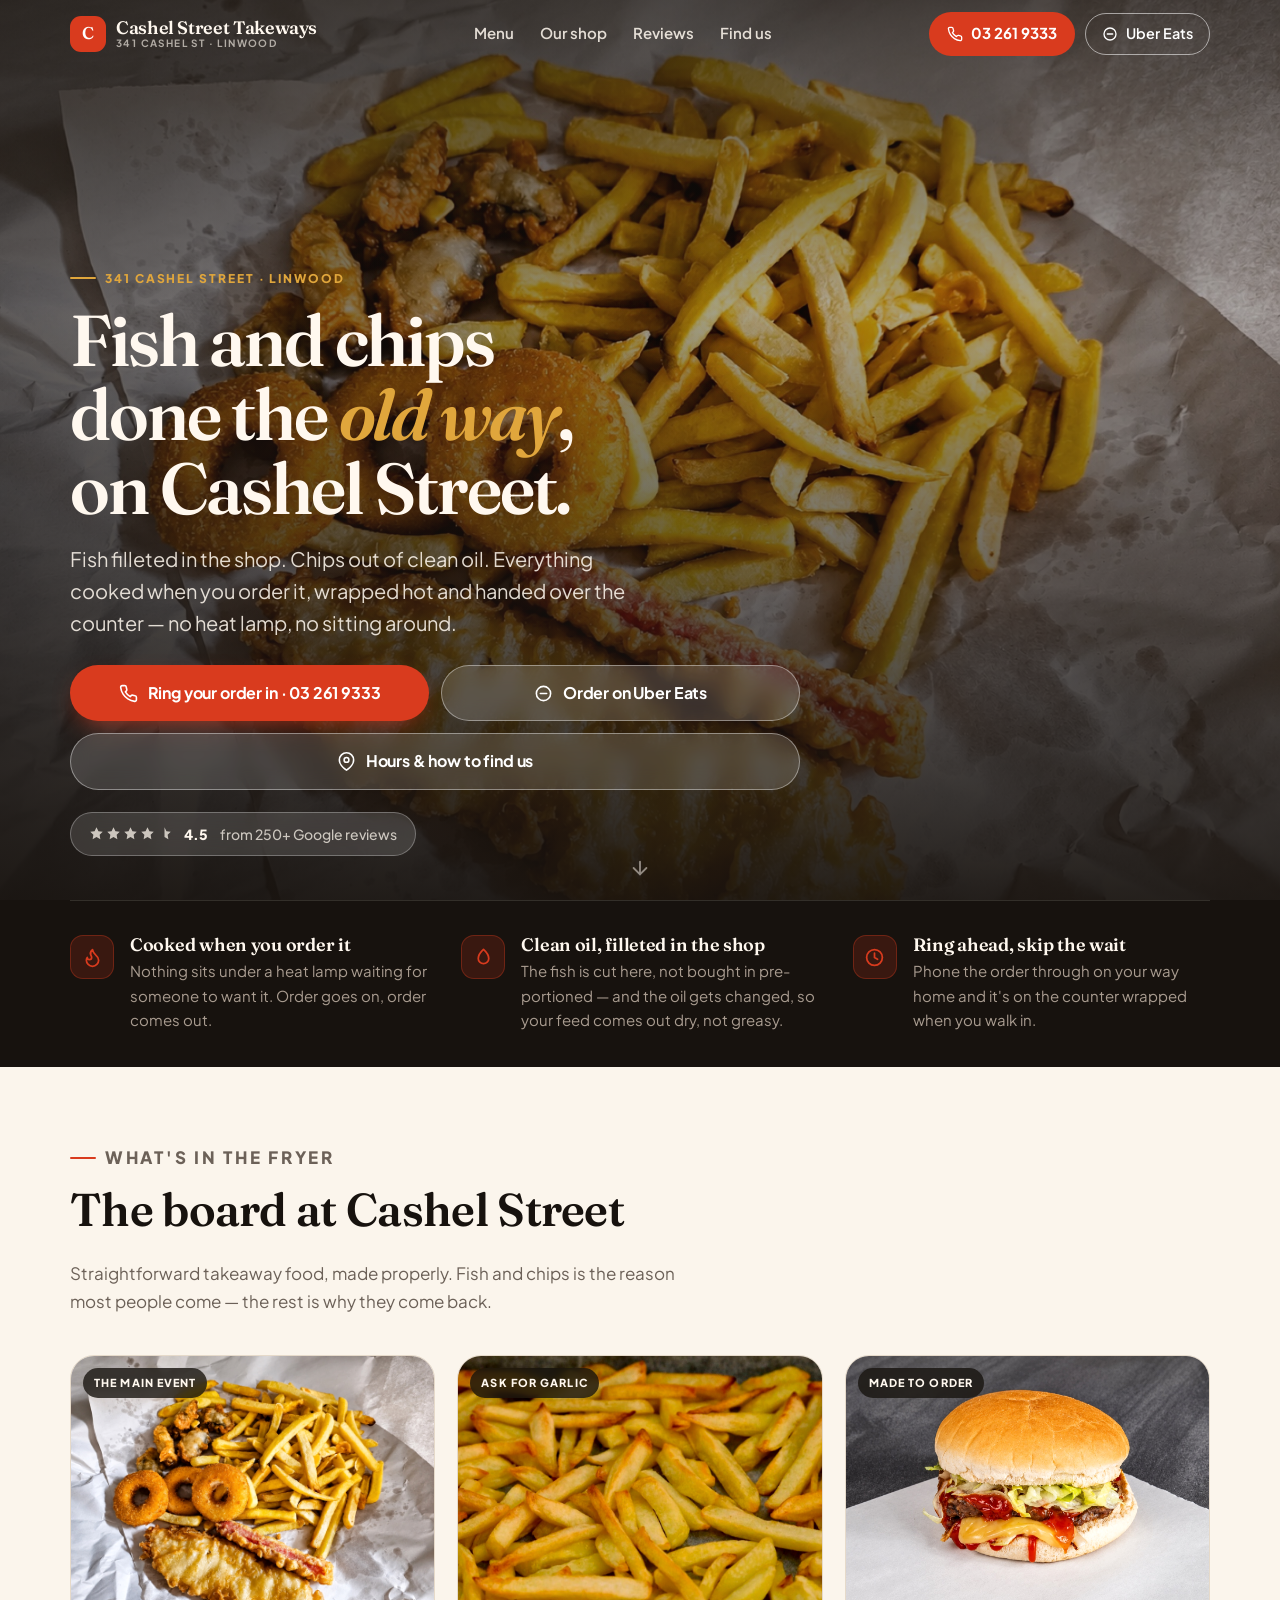
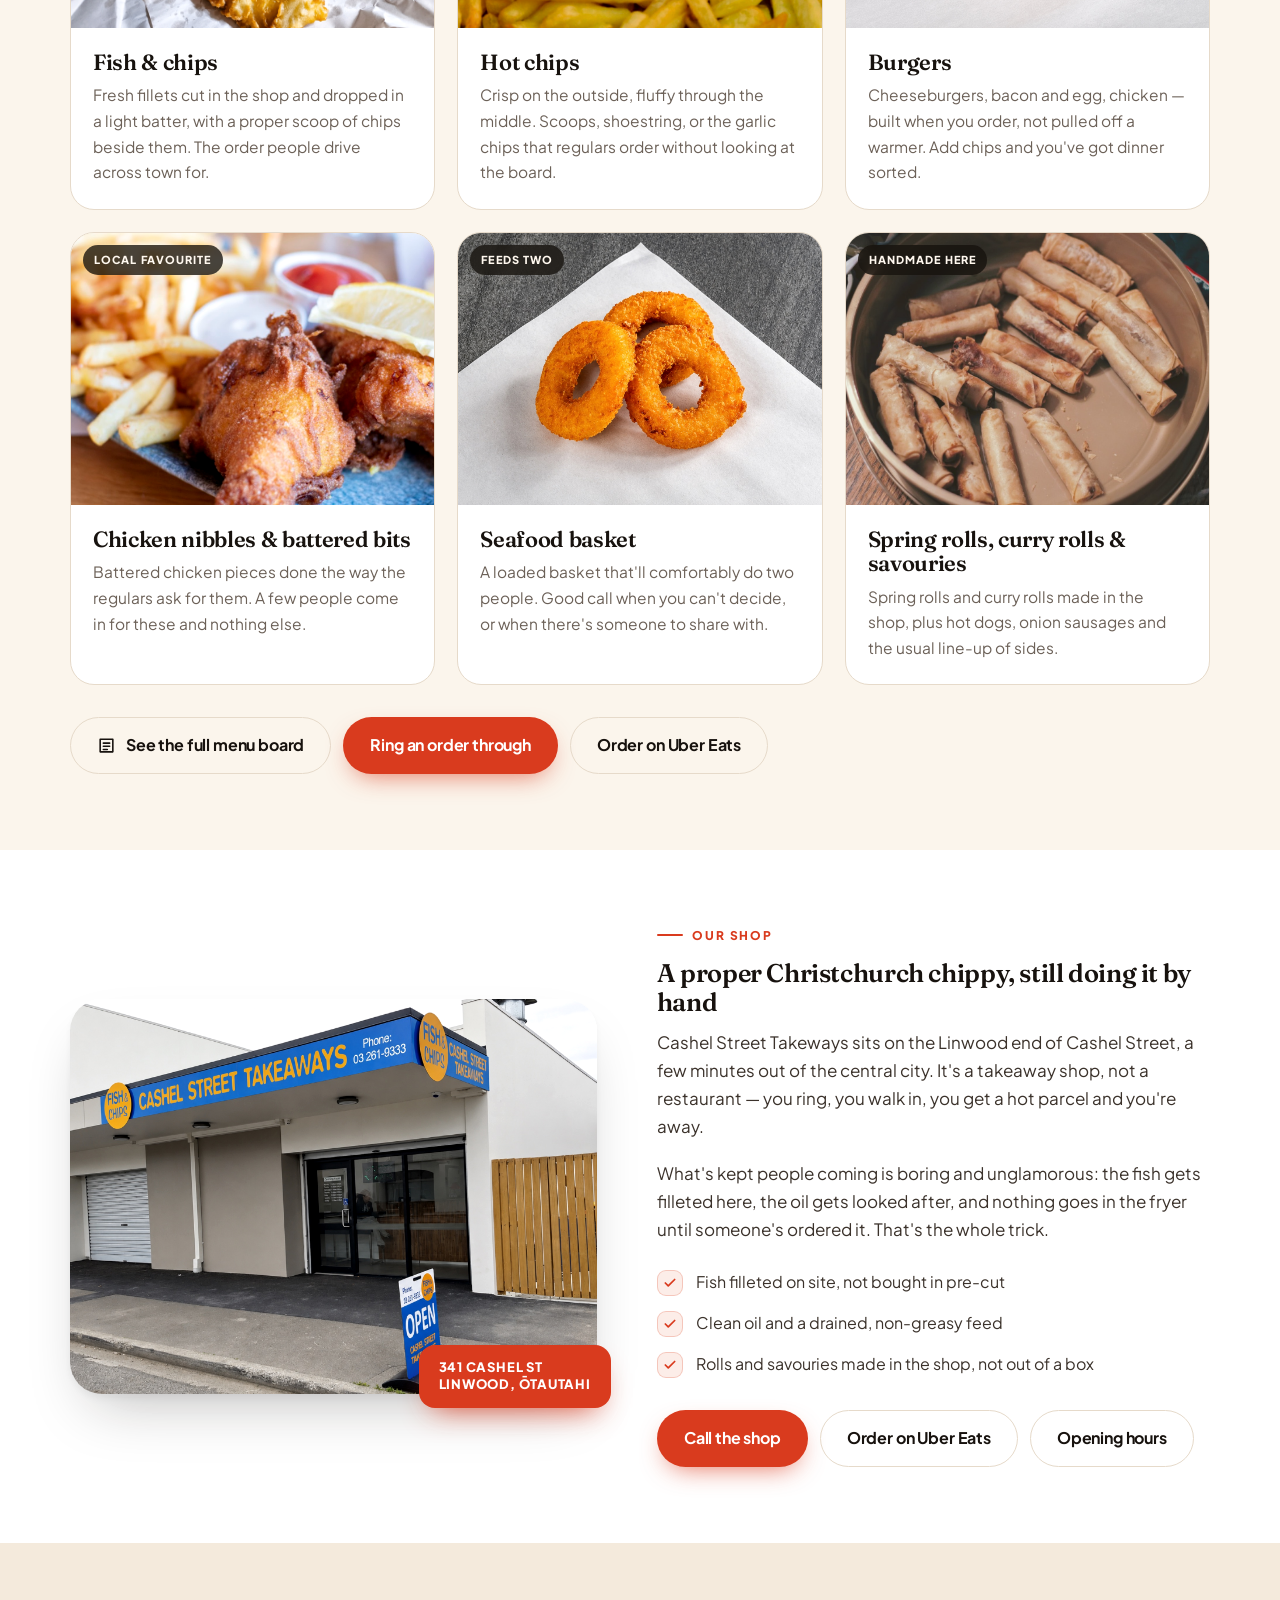
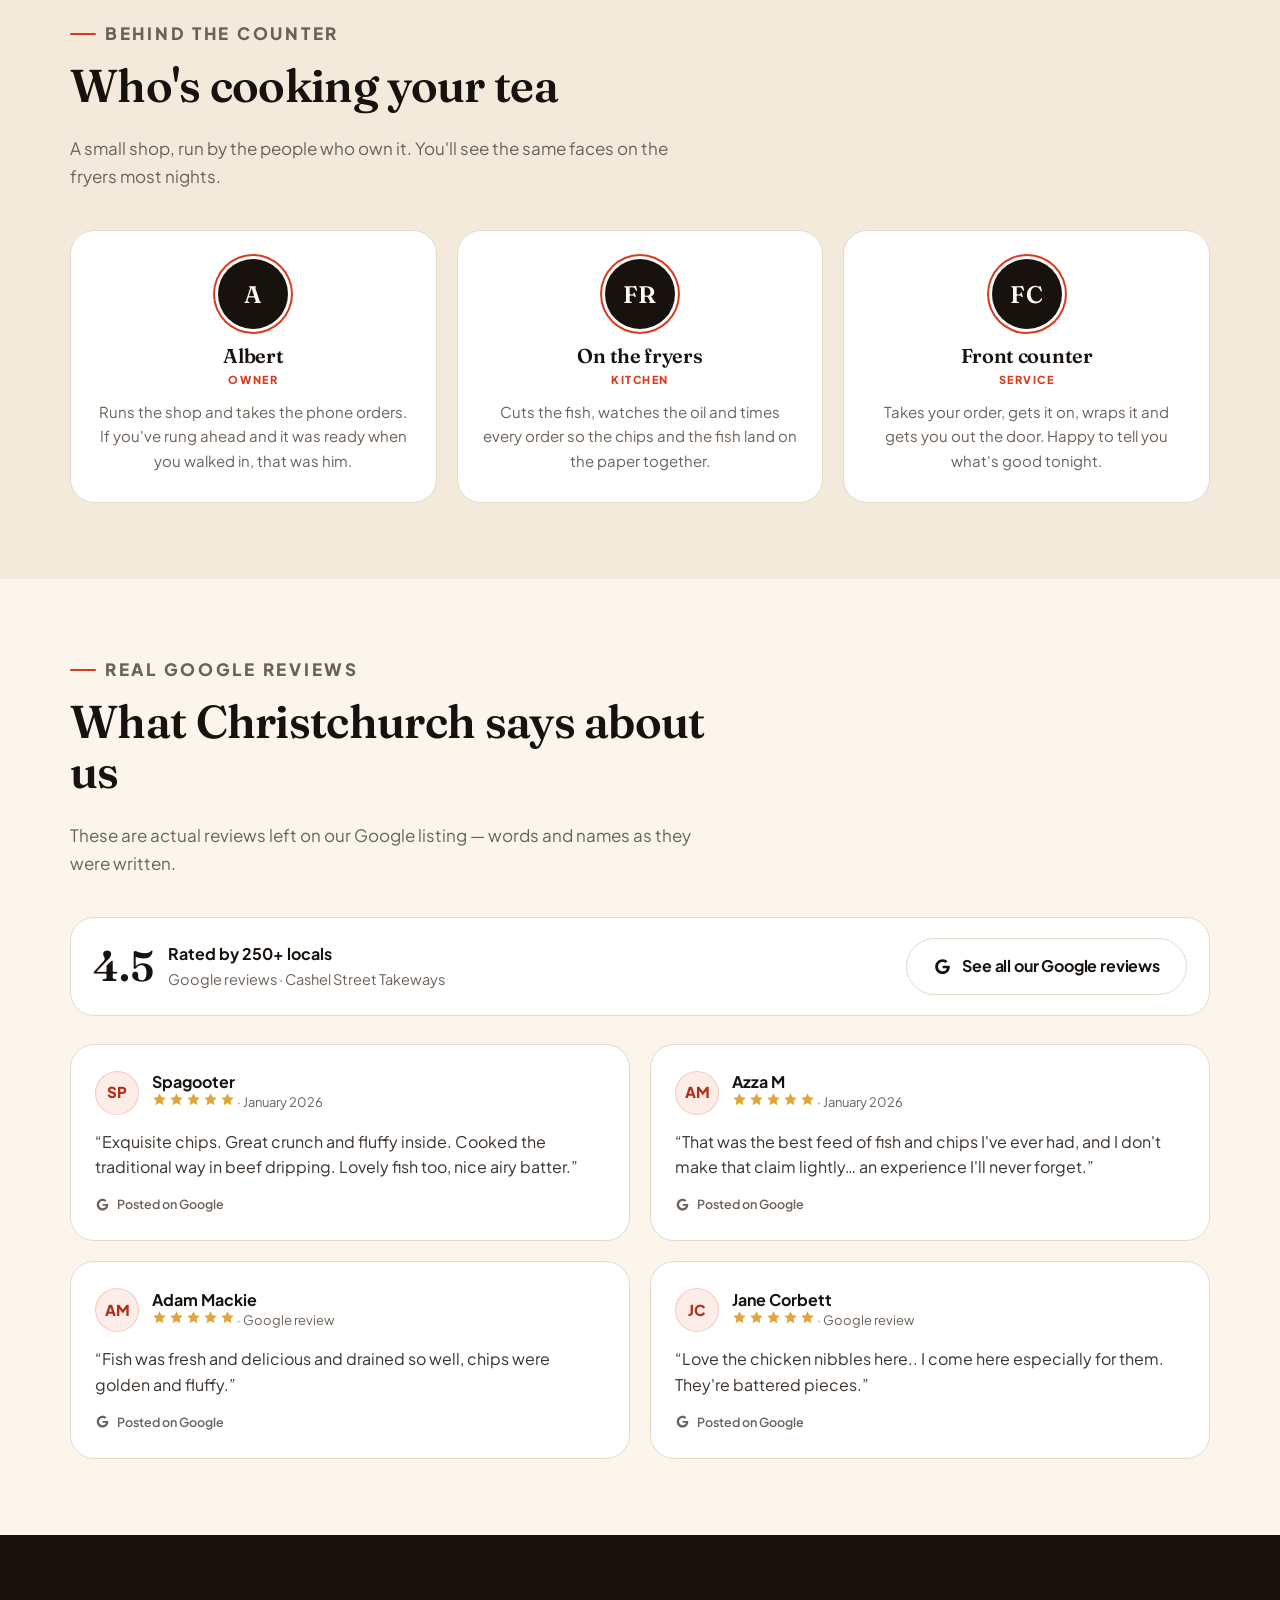
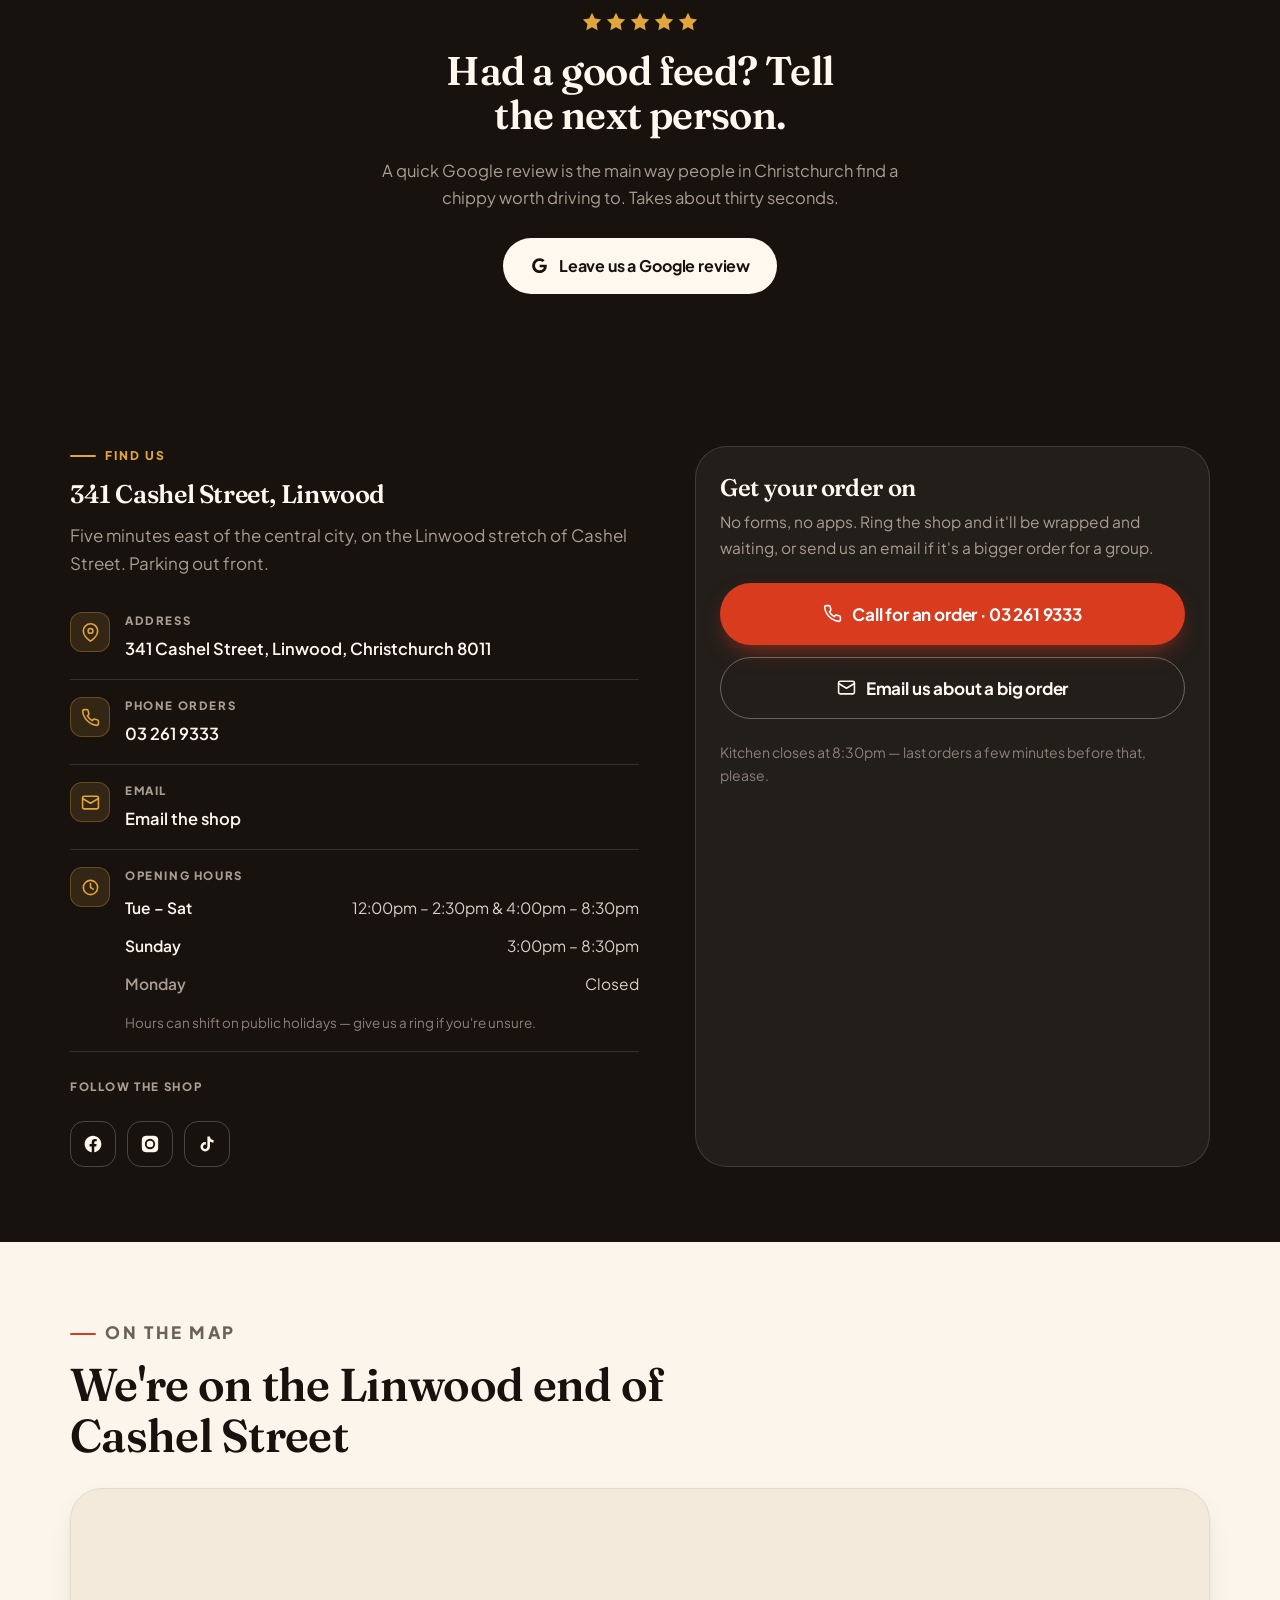
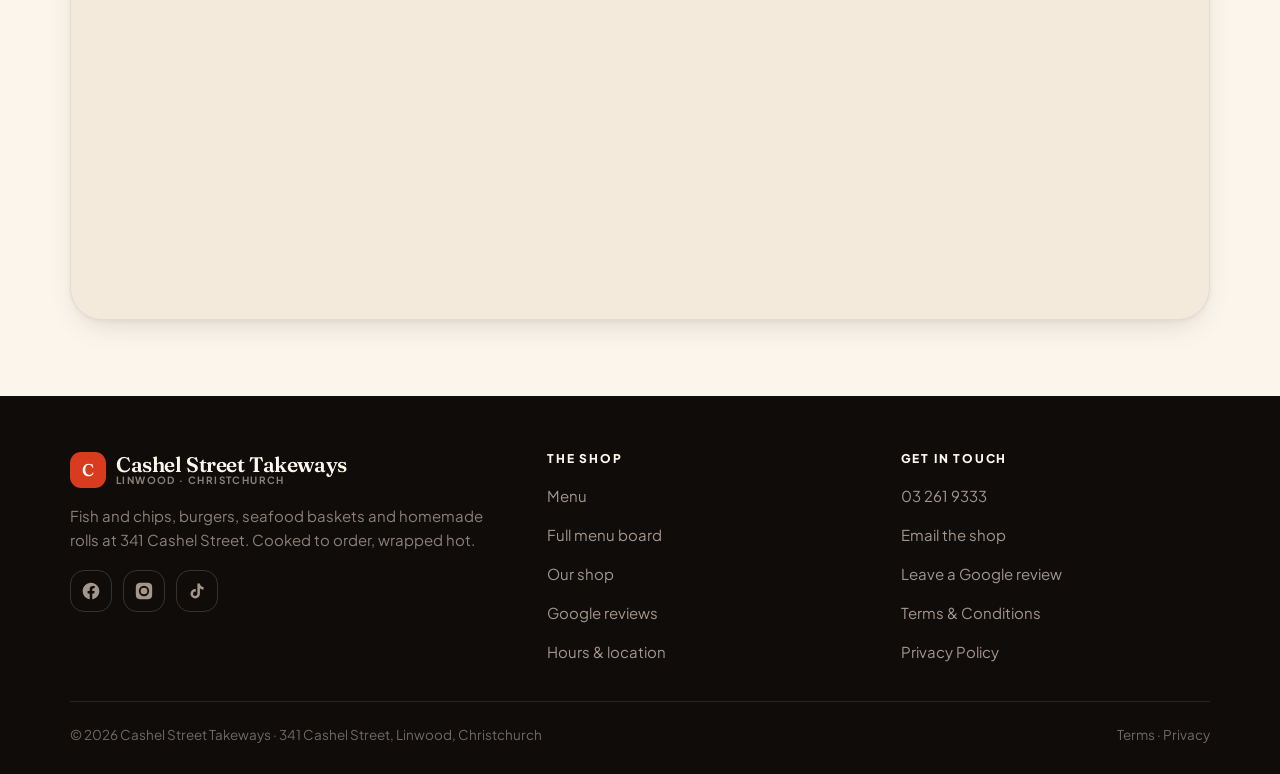
==== commit 80a306b5: "Add Uber Eats ordering and the shop's real photos Co-Authored-By: Claude Fable 5 <noreply@anthropic." ====
--- a/index.html
+++ b/index.html
@@ -11,11 +11,11 @@
 <meta property="og:type" content="website">
 <meta property="og:title" content="Cashel Street Takeways | Fish &amp; Chips, Linwood Christchurch">
 <meta property="og:description" content="Fish filleted in the shop, chips out of clean oil, wrapped hot. 341 Cashel Street, Linwood. Ring 03 261 9333.">
-<meta property="og:image" content="img/og-image.jpg">
+<meta property="og:image" content="img/real-feed.jpg">
 <meta name="twitter:card" content="summary_large_image">
 
 <link rel="icon" href="favicon.svg" type="image/svg+xml">
-<link rel="apple-touch-icon" href="img/og-image.jpg">
+<link rel="apple-touch-icon" href="img/real-feed.jpg">
 
 <link rel="preconnect" href="https://fonts.googleapis.com">
 <link rel="preconnect" href="https://fonts.gstatic.com" crossorigin>
@@ -71,6 +71,10 @@
         <svg viewBox="0 0 24 24" fill="none" stroke="currentColor" stroke-width="2" stroke-linecap="round" stroke-linejoin="round" aria-hidden="true"><path d="M22 16.92v3a2 2 0 0 1-2.18 2 19.79 19.79 0 0 1-8.63-3.07 19.5 19.5 0 0 1-6-6 19.79 19.79 0 0 1-3.07-8.67A2 2 0 0 1 4.11 2h3a2 2 0 0 1 2 1.72c.13.96.36 1.9.7 2.81a2 2 0 0 1-.45 2.11L8.09 9.91a16 16 0 0 0 6 6l1.27-1.27a2 2 0 0 1 2.11-.45c.9.34 1.85.57 2.81.7A2 2 0 0 1 22 16.92z"/></svg>
         <span class="lbl">03 261 9333</span>
       </a>
+      <a class="nav-uber" href="https://www.ubereats.com/nz/store/cashel-street-takeways/SC8IWLz3W4yK2_VXiOxwvw" target="_blank" rel="noopener">
+        <svg viewBox="0 0 24 24" fill="none" stroke="currentColor" stroke-width="2" stroke-linecap="round" stroke-linejoin="round" aria-hidden="true"><circle cx="12" cy="12" r="9"/><path d="M8 12h8"/></svg>
+        <span class="lbl">Uber Eats</span>
+      </a>
       <button class="burger" id="burger" aria-label="Open menu" aria-expanded="false" aria-controls="mobileMenu">
         <span></span><span></span><span></span>
       </button>
@@ -85,12 +89,13 @@
   <a href="#findus">Find us &amp; hours</a>
   <a href="menu.html">Full menu board</a>
   <a href="tel:032619333">Call 03 261 9333</a>
+  <a href="https://www.ubereats.com/nz/store/cashel-street-takeways/SC8IWLz3W4yK2_VXiOxwvw" target="_blank" rel="noopener">Order on Uber Eats</a>
 </div>
 
 <!-- HERO -->
 <section class="hero" id="top">
   <div class="hero-slides" aria-hidden="true">
-    <img class="active" src="img/hero-1.jpg" alt="" width="2000" height="1333" fetchpriority="high" decoding="async">
+    <img class="active" src="img/real-feed.jpg" alt="" width="2000" height="1333" fetchpriority="high" decoding="async">
     <img src="img/hero-2.jpg" alt="" width="1400" height="933" loading="lazy" decoding="async">
     <img src="img/hero-3.jpg" alt="" width="2000" height="1333" loading="lazy" decoding="async">
   </div>
@@ -106,6 +111,10 @@
         <a class="btn btn-primary" href="tel:032619333">
           <svg viewBox="0 0 24 24" fill="none" stroke="currentColor" stroke-width="2" stroke-linecap="round" stroke-linejoin="round" aria-hidden="true"><path d="M22 16.92v3a2 2 0 0 1-2.18 2 19.79 19.79 0 0 1-8.63-3.07 19.5 19.5 0 0 1-6-6 19.79 19.79 0 0 1-3.07-8.67A2 2 0 0 1 4.11 2h3a2 2 0 0 1 2 1.72c.13.96.36 1.9.7 2.81a2 2 0 0 1-.45 2.11L8.09 9.91a16 16 0 0 0 6 6l1.27-1.27a2 2 0 0 1 2.11-.45c.9.34 1.85.57 2.81.7A2 2 0 0 1 22 16.92z"/></svg>
           Ring your order in · 03 261 9333
+        </a>
+        <a class="btn btn-glass" href="https://www.ubereats.com/nz/store/cashel-street-takeways/SC8IWLz3W4yK2_VXiOxwvw" target="_blank" rel="noopener">
+          <svg viewBox="0 0 24 24" fill="none" stroke="currentColor" stroke-width="2" stroke-linecap="round" stroke-linejoin="round" aria-hidden="true"><circle cx="12" cy="12" r="9"/><path d="M8 12h8"/></svg>
+          Order on Uber Eats
         </a>
         <a class="btn btn-glass" href="#findus">
           <svg viewBox="0 0 24 24" fill="none" stroke="currentColor" stroke-width="2" stroke-linecap="round" stroke-linejoin="round" aria-hidden="true"><path d="M21 10c0 7-9 13-9 13s-9-6-9-13a9 9 0 0 1 18 0z"/><circle cx="12" cy="10" r="3"/></svg>
@@ -181,7 +190,7 @@
       <article class="card rv">
         <div class="card-img">
           <span class="card-tag">The main event</span>
-          <img src="img/m-fishchips.jpg" alt="Battered fish fillets with a scoop of golden chips and a wedge of lemon" width="800" height="1200" loading="lazy" decoding="async">
+          <img src="img/real-feed.jpg" alt="A Cashel Street feed: battered fish, chips, onion rings, a hot dog and popcorn chicken on paper" width="800" height="1200" loading="lazy" decoding="async">
         </div>
         <div class="card-body">
           <h3>Fish &amp; chips</h3>
@@ -203,7 +212,7 @@
       <article class="card rv">
         <div class="card-img">
           <span class="card-tag">Made to order</span>
-          <img src="img/m-burgers.jpg" alt="A stacked cheeseburger with beef patties, cheese, lettuce and tomato" width="1200" height="997" loading="lazy" decoding="async">
+          <img src="img/real-burger.jpg" alt="A Cashel Street burger with beef patty, cheese, lettuce and sauce" width="1200" height="997" loading="lazy" decoding="async">
         </div>
         <div class="card-body">
           <h3>Burgers</h3>
@@ -225,7 +234,7 @@
       <article class="card rv">
         <div class="card-img">
           <span class="card-tag">Feeds two</span>
-          <img src="img/m-seafood.jpg" alt="A seafood basket with battered seafood, chips, coleslaw and dipping sauce" width="1200" height="900" loading="lazy" decoding="async">
+          <img src="img/real-rings.jpg" alt="Three golden crumbed onion rings from the fryer" width="1200" height="900" loading="lazy" decoding="async">
         </div>
         <div class="card-body">
           <h3>Seafood basket</h3>
@@ -251,6 +260,7 @@
         See the full menu board
       </a>
       <a class="btn btn-primary" href="tel:032619333">Ring an order through</a>
+      <a class="btn btn-ghost" href="https://www.ubereats.com/nz/store/cashel-street-takeways/SC8IWLz3W4yK2_VXiOxwvw" target="_blank" rel="noopener">Order on Uber Eats</a>
     </div>
   </div>
 </section>
@@ -260,7 +270,7 @@
   <div class="wrap">
     <div class="split">
       <div class="about-media rv">
-        <img src="img/about.jpg" alt="Chips being lifted from the fryer basket behind the counter at a takeaway shop" width="800" height="1200" loading="lazy" decoding="async">
+        <img src="img/real-shop.jpg" alt="The Cashel Street Takeaways shopfront on Cashel Street, Linwood, open sign out front" width="800" height="1200" loading="lazy" decoding="async">
         <span class="corner-tag">341 Cashel St<br>Linwood, Ōtautahi</span>
       </div>
 
@@ -287,6 +297,7 @@
 
         <div class="stack-btns mt-32">
           <a class="btn btn-primary" href="tel:032619333">Call the shop</a>
+          <a class="btn btn-ghost" href="https://www.ubereats.com/nz/store/cashel-street-takeways/SC8IWLz3W4yK2_VXiOxwvw" target="_blank" rel="noopener">Order on Uber Eats</a>
           <a class="btn btn-ghost" href="#findus">Opening hours</a>
         </div>
       </div>
--- a/styles.css
+++ b/styles.css
@@ -618,3 +618,13 @@
 .stack-btns{ display:flex; flex-wrap:wrap; gap:12px; }
 .stack-btns .btn{ flex:1 1 220px; }
 @media (min-width:640px){ .stack-btns .btn{ flex:0 1 auto; } }
+
+/* Uber Eats nav button (added) */
+.nav-uber{ display:inline-flex; align-items:center; gap:8px; padding:0 16px; height:42px;
+  border:1.5px solid rgba(255,255,255,.55); border-radius:100px; color:#fff; text-decoration:none;
+  font-weight:600; font-size:.9rem; transition:background .25s, border-color .25s, transform .25s; }
+.nav-uber svg{ width:16px; height:16px; }
+.nav-uber:hover{ background:#fff; color:var(--ink, #14161a); border-color:#fff; transform:translateY(-1px); }
+@media (max-width: 900px){ .nav-uber{ display:none; } }
+.nav.solid .nav-uber{ border-color:rgba(20,22,26,.34); color:var(--ink); }
+.nav.solid .nav-uber:hover{ background:var(--ink); color:#fff; border-color:var(--ink); }
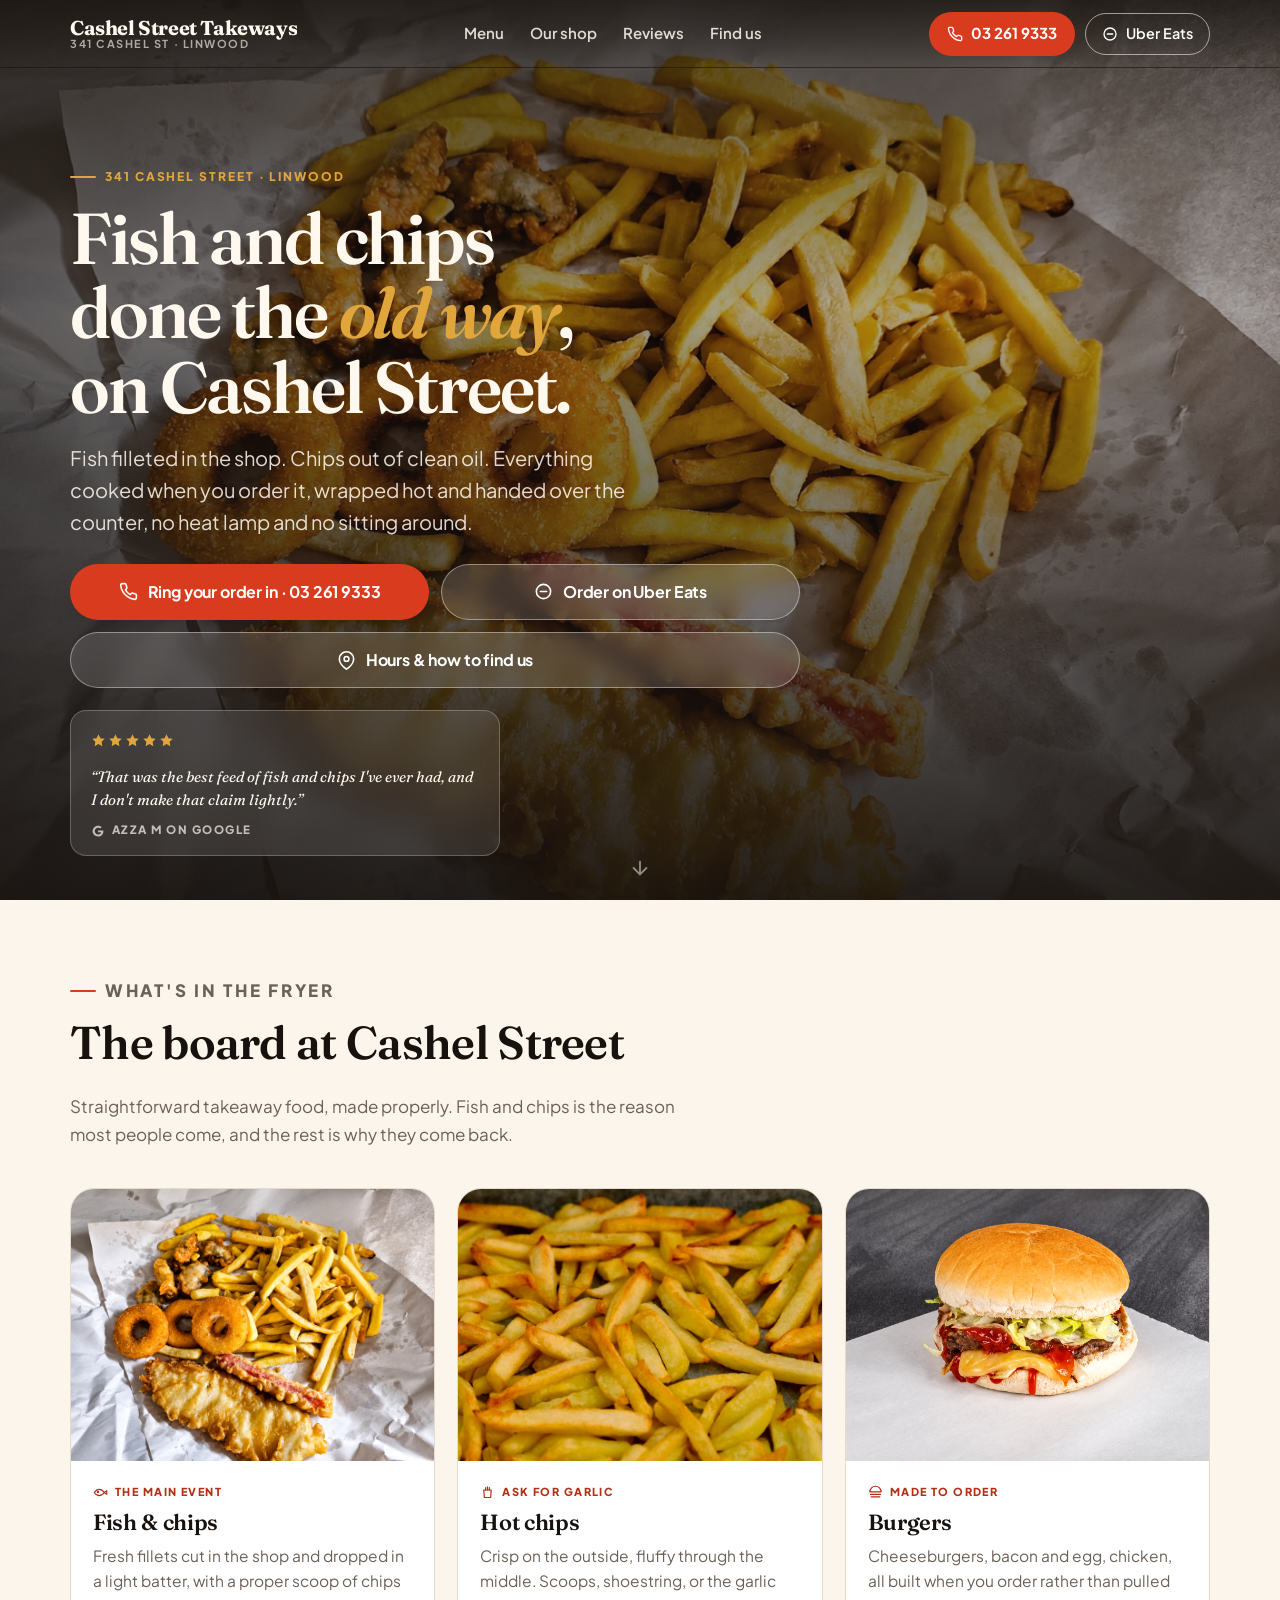
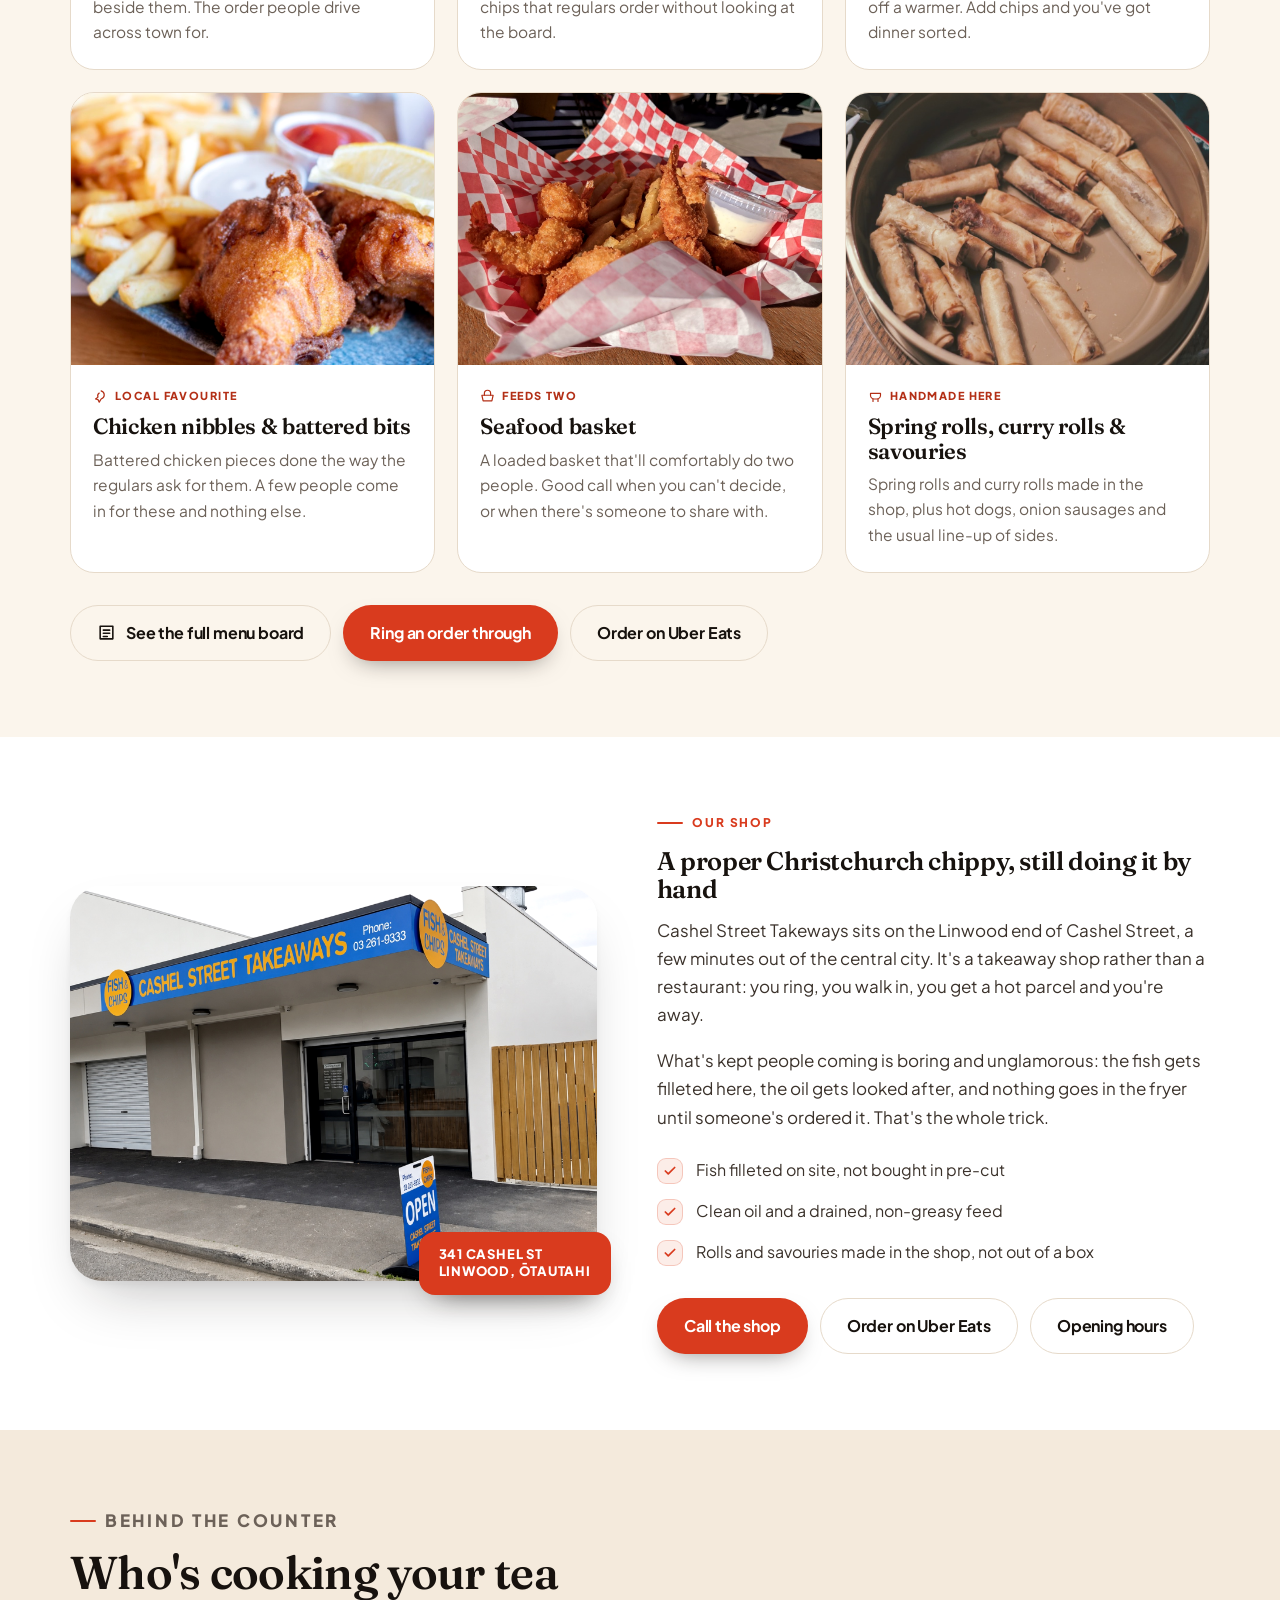
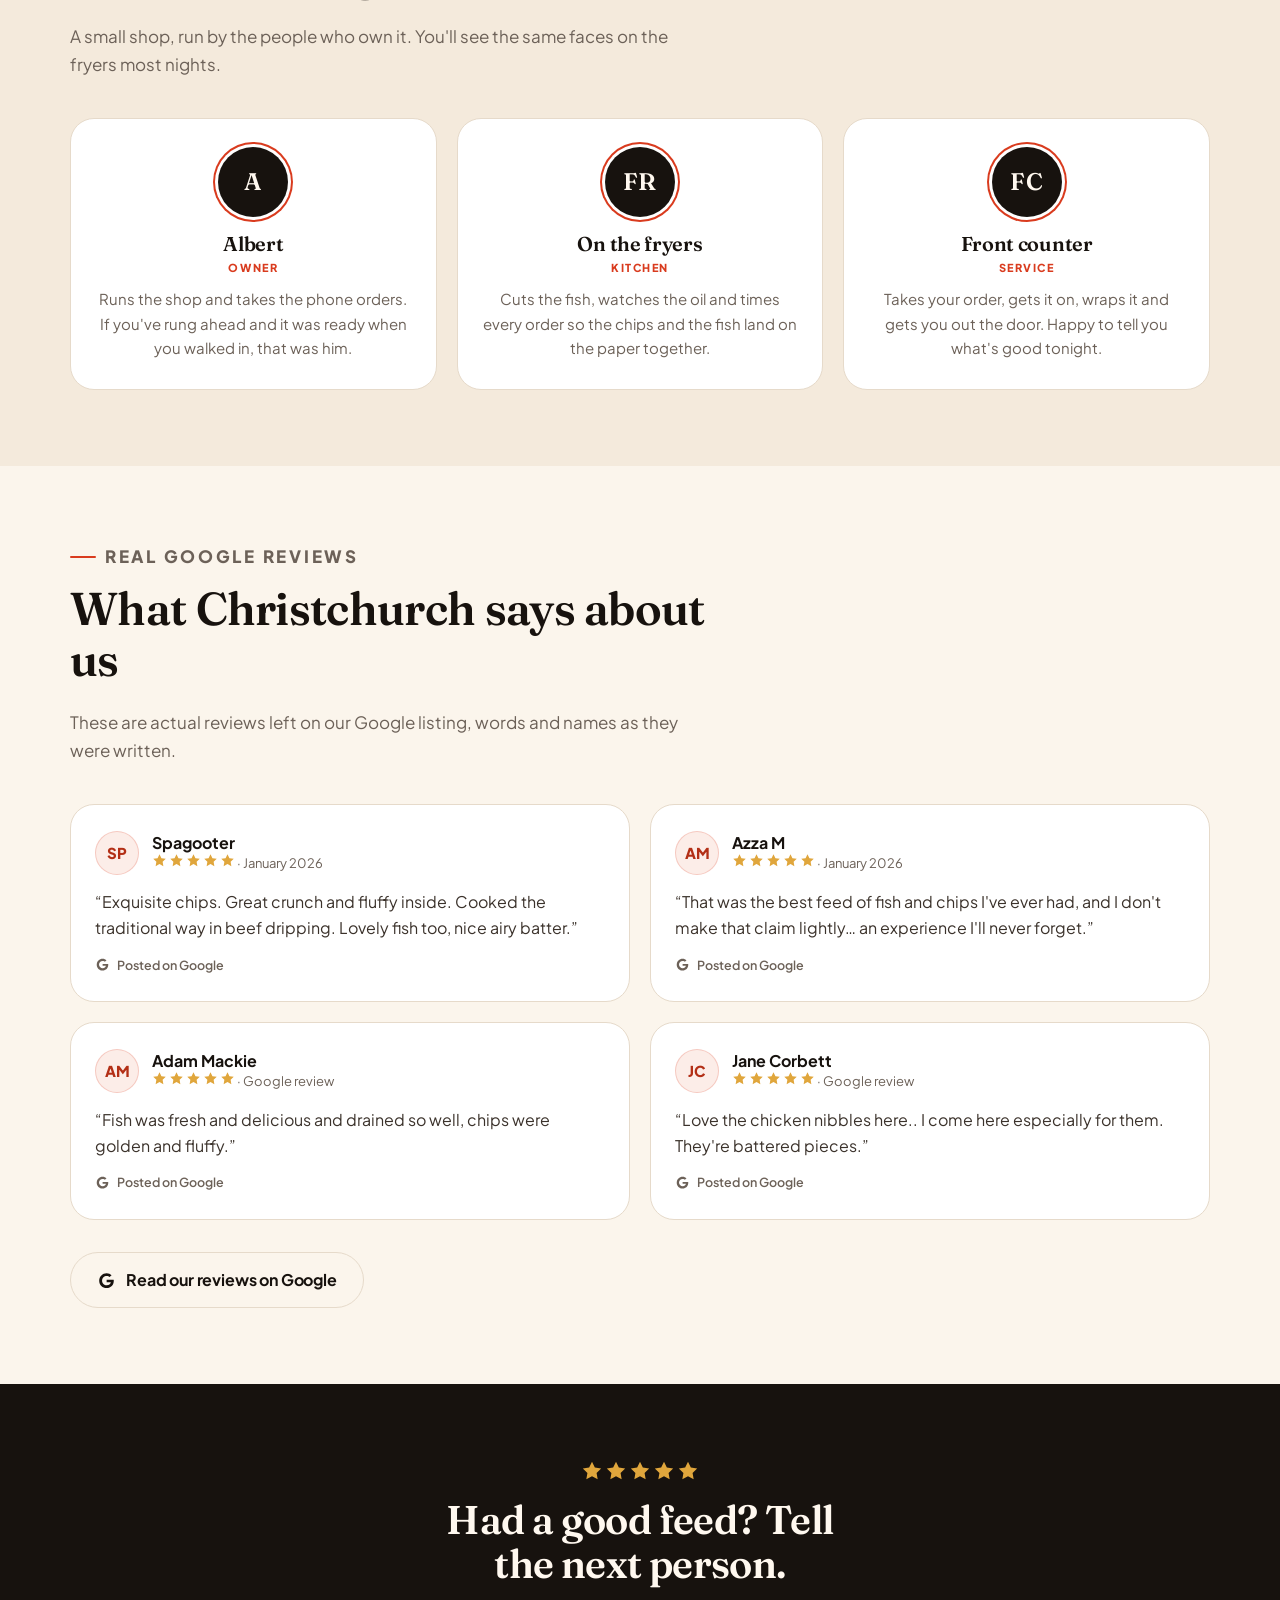
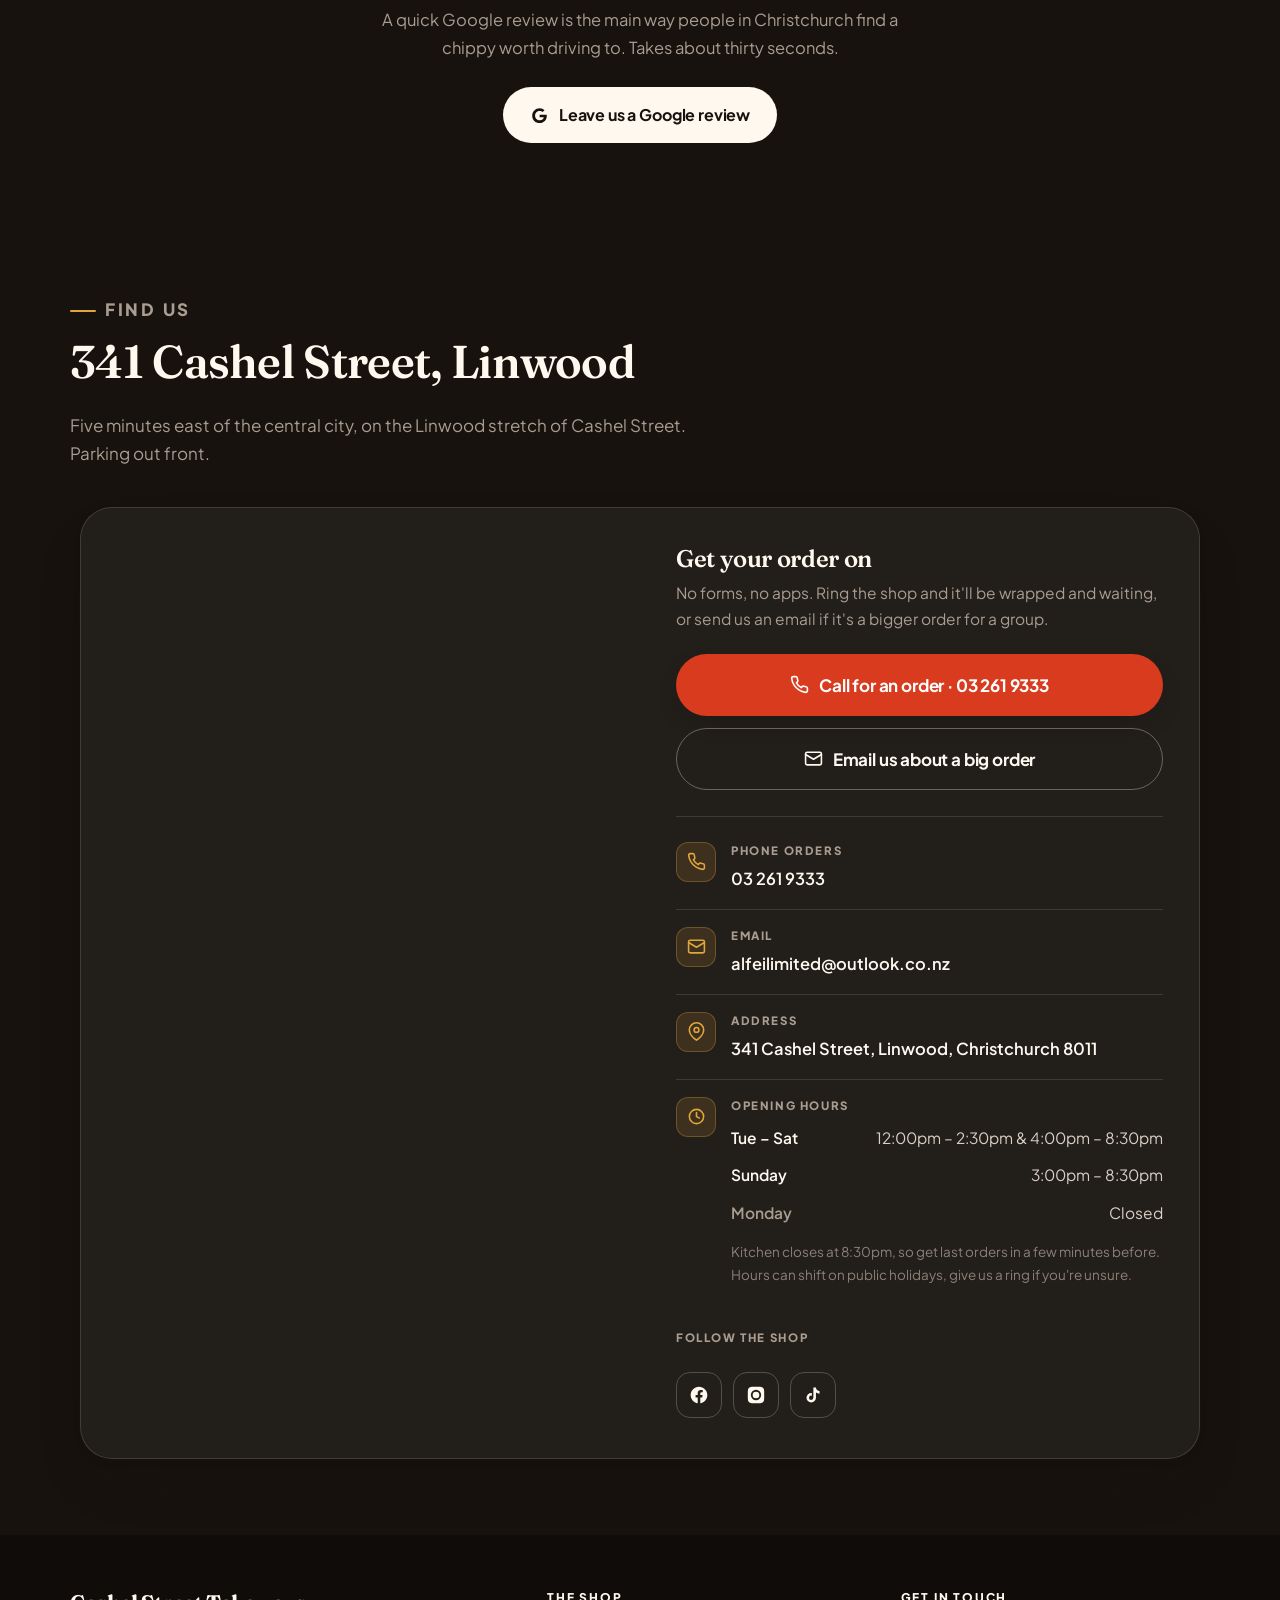
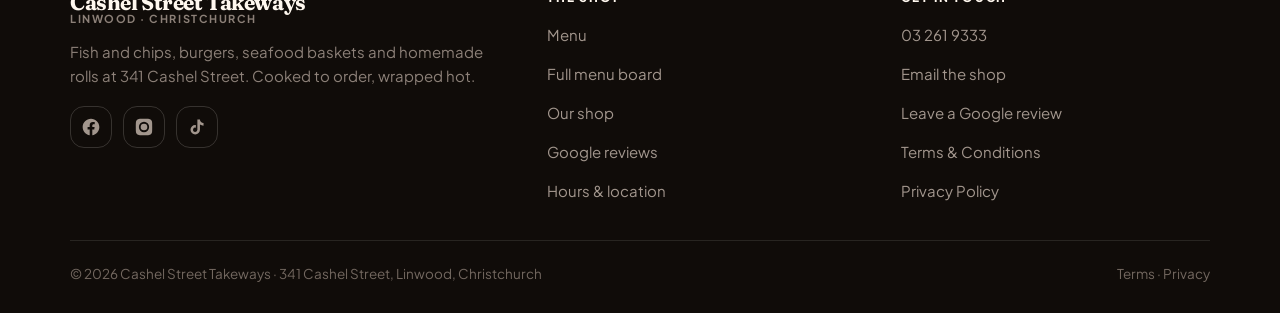
==== commit 0c5dc291: "Apply current build prompt to the Cashel Street demo - Logo is the business name as text; drop the "" ====
--- a/index.html
+++ b/index.html
@@ -4,18 +4,18 @@
 <meta charset="utf-8">
 <meta name="viewport" content="width=device-width, initial-scale=1">
 <title>Cashel Street Takeways | Fish &amp; Chips, Linwood Christchurch</title>
-<meta name="description" content="Cashel Street Takeways — fish and chips, burgers, seafood baskets and homemade rolls at 341 Cashel Street, Linwood, Christchurch. Cooked to order. Ring 03 261 9333.">
+<meta name="description" content="Cashel Street Takeways: fish and chips, burgers, seafood baskets and homemade rolls at 341 Cashel Street, Linwood, Christchurch. Cooked to order. Ring 03 261 9333.">
 <meta name="theme-color" content="#17120E">
 <link rel="canonical" href="https://cashel-street-takeways-demo.vercel.app/">
 
 <meta property="og:type" content="website">
 <meta property="og:title" content="Cashel Street Takeways | Fish &amp; Chips, Linwood Christchurch">
 <meta property="og:description" content="Fish filleted in the shop, chips out of clean oil, wrapped hot. 341 Cashel Street, Linwood. Ring 03 261 9333.">
-<meta property="og:image" content="img/real-feed.jpg">
+<meta property="og:image" content="https://cashel-street-takeways-demo.vercel.app/img/real-feed.jpg">
 <meta name="twitter:card" content="summary_large_image">
 
 <link rel="icon" href="favicon.svg" type="image/svg+xml">
-<link rel="apple-touch-icon" href="img/real-feed.jpg">
+<link rel="apple-touch-icon" href="https://cashel-street-takeways-demo.vercel.app/img/real-feed.jpg">
 
 <link rel="preconnect" href="https://fonts.googleapis.com">
 <link rel="preconnect" href="https://fonts.gstatic.com" crossorigin>
@@ -36,7 +36,9 @@
     "postalCode": "8011",
     "addressCountry": "NZ"
   },
-  "aggregateRating": { "@type": "AggregateRating", "ratingValue": "4.5", "reviewCount": "253" }
+  "url": "https://cashel-street-takeways-demo.vercel.app/",
+  "priceRange": "$",
+  "openingHours": ["Tu-Sa 12:00-14:30", "Tu-Sa 16:00-20:30", "Su 15:00-20:30"]
 }
 </script>
 </head>
@@ -55,7 +57,6 @@
 <header class="nav">
   <div class="wrap">
     <a class="brand" href="index.html" aria-label="Cashel Street Takeways home">
-      <span class="brand-mark" aria-hidden="true">C</span>
       <span class="brand-name">Cashel Street Takeways<small>341 Cashel St · Linwood</small></span>
     </a>
 
@@ -105,7 +106,7 @@
     <div class="hero-inner">
       <p class="eyebrow">341 Cashel Street · Linwood</p>
       <h1>Fish and chips done the <em>old way</em>, on Cashel Street.</h1>
-      <p class="hero-sub">Fish filleted in the shop. Chips out of clean oil. Everything cooked when you order it, wrapped hot and handed over the counter — no heat lamp, no sitting around.</p>
+      <p class="hero-sub">Fish filleted in the shop. Chips out of clean oil. Everything cooked when you order it, wrapped hot and handed over the counter, no heat lamp and no sitting around.</p>
 
       <div class="hero-cta">
         <a class="btn btn-primary" href="tel:032619333">
@@ -122,58 +123,25 @@
         </a>
       </div>
 
-      <div class="hero-badge">
-        <span class="stars" aria-hidden="true">
+      <a class="hero-review" href="#reviews">
+        <span class="stars" aria-label="Five star Google review">
           <svg viewBox="0 0 24 24" fill="currentColor"><path d="M12 2l3.09 6.26L22 9.27l-5 4.87 1.18 6.88L12 17.77l-6.18 3.25L7 14.14 2 9.27l6.91-1.01L12 2z"/></svg>
           <svg viewBox="0 0 24 24" fill="currentColor"><path d="M12 2l3.09 6.26L22 9.27l-5 4.87 1.18 6.88L12 17.77l-6.18 3.25L7 14.14 2 9.27l6.91-1.01L12 2z"/></svg>
           <svg viewBox="0 0 24 24" fill="currentColor"><path d="M12 2l3.09 6.26L22 9.27l-5 4.87 1.18 6.88L12 17.77l-6.18 3.25L7 14.14 2 9.27l6.91-1.01L12 2z"/></svg>
           <svg viewBox="0 0 24 24" fill="currentColor"><path d="M12 2l3.09 6.26L22 9.27l-5 4.87 1.18 6.88L12 17.77l-6.18 3.25L7 14.14 2 9.27l6.91-1.01L12 2z"/></svg>
-          <svg viewBox="0 0 24 24" fill="currentColor"><path d="M12 17.77V2l3.09 6.26L22 9.27l-5 4.87 1.18 6.88L12 17.77z"/></svg>
+          <svg viewBox="0 0 24 24" fill="currentColor"><path d="M12 2l3.09 6.26L22 9.27l-5 4.87 1.18 6.88L12 17.77l-6.18 3.25L7 14.14 2 9.27l6.91-1.01L12 2z"/></svg>
         </span>
-        <b>4.5</b> <span>from 250+ Google reviews</span>
-      </div>
+        <p>“That was the best feed of fish and chips I've ever had, and I don't make that claim lightly.”</p>
+        <span class="hero-review-by">
+          <svg viewBox="0 0 24 24" fill="currentColor" aria-hidden="true"><path d="M21.35 11.1h-9.17v2.96h5.27c-.23 1.35-1.63 3.96-5.27 3.96-3.17 0-5.76-2.62-5.76-5.86s2.59-5.86 5.76-5.86c1.81 0 3.02.77 3.71 1.43l2.53-2.44C16.8 3.72 14.72 2.8 12.18 2.8 6.98 2.8 2.77 7.01 2.77 12.2s4.21 9.4 9.41 9.4c5.43 0 9.03-3.82 9.03-9.2 0-.62-.07-1.09-.16-1.3z"/></svg>
+          Azza M on Google
+        </span>
+      </a>
     </div>
   </div>
 
   <div class="scroll-hint" aria-hidden="true">
     <svg width="22" height="22" viewBox="0 0 24 24" fill="none" stroke="currentColor" stroke-width="2" stroke-linecap="round" stroke-linejoin="round"><path d="M12 5v14M19 12l-7 7-7-7"/></svg>
-  </div>
-</section>
-
-<!-- TRUST STRIP -->
-<section class="trust" aria-label="Why locals come back">
-  <div class="wrap">
-    <div class="trust-grid">
-      <div class="trust-item rv">
-        <span class="trust-ico" aria-hidden="true">
-          <svg viewBox="0 0 24 24" fill="none" stroke="currentColor" stroke-width="2" stroke-linecap="round" stroke-linejoin="round"><path d="M8.5 14.5A2.5 2.5 0 0 0 11 12c0-1.38-.5-2-1-3-1.072-2.143-.224-4.054 2-6 .5 2.5 2 4.9 4 6.5 2 1.6 3 3.5 3 5.5a7 7 0 1 1-14 0c0-1.153.433-2.294 1-3a2.5 2.5 0 0 0 2.5 2.5z"/></svg>
-        </span>
-        <div>
-          <h3>Cooked when you order it</h3>
-          <p>Nothing sits under a heat lamp waiting for someone to want it. Order goes on, order comes out.</p>
-        </div>
-      </div>
-
-      <div class="trust-item rv">
-        <span class="trust-ico" aria-hidden="true">
-          <svg viewBox="0 0 24 24" fill="none" stroke="currentColor" stroke-width="2" stroke-linecap="round" stroke-linejoin="round"><path d="M12 2.7s6 5.4 6 10.3a6 6 0 0 1-12 0C6 8.1 12 2.7 12 2.7z"/></svg>
-        </span>
-        <div>
-          <h3>Clean oil, filleted in the shop</h3>
-          <p>The fish is cut here, not bought in pre-portioned — and the oil gets changed, so your feed comes out dry, not greasy.</p>
-        </div>
-      </div>
-
-      <div class="trust-item rv">
-        <span class="trust-ico" aria-hidden="true">
-          <svg viewBox="0 0 24 24" fill="none" stroke="currentColor" stroke-width="2" stroke-linecap="round" stroke-linejoin="round"><circle cx="12" cy="12" r="9"/><path d="M12 7v5l3.5 2"/></svg>
-        </span>
-        <div>
-          <h3>Ring ahead, skip the wait</h3>
-          <p>Phone the order through on your way home and it's on the counter wrapped when you walk in.</p>
-        </div>
-      </div>
-    </div>
   </div>
 </section>
 
@@ -183,71 +151,59 @@
     <div class="sec-head rv">
       <p class="eyebrow">What's in the fryer</p>
       <h2>The board at Cashel Street</h2>
-      <p>Straightforward takeaway food, made properly. Fish and chips is the reason most people come — the rest is why they come back.</p>
+      <p>Straightforward takeaway food, made properly. Fish and chips is the reason most people come, and the rest is why they come back.</p>
     </div>
 
     <div class="cards">
       <article class="card rv">
-        <div class="card-img">
-          <span class="card-tag">The main event</span>
-          <img src="img/real-feed.jpg" alt="A Cashel Street feed: battered fish, chips, onion rings, a hot dog and popcorn chicken on paper" width="800" height="1200" loading="lazy" decoding="async">
-        </div>
+        <div class="card-img"><img src="img/real-feed.jpg" alt="A Cashel Street feed: battered fish, chips, onion rings, a hot dog and popcorn chicken on paper" width="800" height="1200" loading="lazy" decoding="async"></div>
         <div class="card-body">
+          <div class="card-label"><svg viewBox="0 0 24 24" fill="none" stroke="currentColor" stroke-width="1.9" stroke-linecap="round" stroke-linejoin="round" aria-hidden="true"><path d="M2 12s3.5-5 8-5 8 5 8 5-3.5 5-8 5-8-5-8-5z"/><circle cx="8" cy="11" r="1"/><path d="M18 12l4-3v6l-4-3z"/></svg>The main event</div>
           <h3>Fish &amp; chips</h3>
           <p>Fresh fillets cut in the shop and dropped in a light batter, with a proper scoop of chips beside them. The order people drive across town for.</p>
         </div>
       </article>
 
       <article class="card rv">
-        <div class="card-img">
-          <span class="card-tag">Ask for garlic</span>
-          <img src="img/m-chips.jpg" alt="A tray of hot golden chips fresh out of the fryer" width="1200" height="692" loading="lazy" decoding="async">
-        </div>
+        <div class="card-img"><img src="img/m-chips.jpg" alt="A tray of hot golden chips fresh out of the fryer" width="1200" height="692" loading="lazy" decoding="async"></div>
         <div class="card-body">
+          <div class="card-label"><svg viewBox="0 0 24 24" fill="none" stroke="currentColor" stroke-width="1.9" stroke-linecap="round" stroke-linejoin="round" aria-hidden="true"><path d="M6 8h12l-1 12H7L6 8z"/><path d="M9 8V4M12 8V3M15 8V4"/></svg>Ask for garlic</div>
           <h3>Hot chips</h3>
           <p>Crisp on the outside, fluffy through the middle. Scoops, shoestring, or the garlic chips that regulars order without looking at the board.</p>
         </div>
       </article>
 
       <article class="card rv">
-        <div class="card-img">
-          <span class="card-tag">Made to order</span>
-          <img src="img/real-burger.jpg" alt="A Cashel Street burger with beef patty, cheese, lettuce and sauce" width="1200" height="997" loading="lazy" decoding="async">
-        </div>
+        <div class="card-img"><img src="img/real-burger.jpg" alt="A Cashel Street burger with beef patty, cheese, lettuce and sauce" width="1200" height="997" loading="lazy" decoding="async"></div>
         <div class="card-body">
+          <div class="card-label"><svg viewBox="0 0 24 24" fill="none" stroke="currentColor" stroke-width="1.9" stroke-linecap="round" stroke-linejoin="round" aria-hidden="true"><path d="M4 15h16"/><path d="M3 11a9 9 0 0 1 18 0z"/><path d="M5 19h14"/></svg>Made to order</div>
           <h3>Burgers</h3>
-          <p>Cheeseburgers, bacon and egg, chicken — built when you order, not pulled off a warmer. Add chips and you've got dinner sorted.</p>
+          <p>Cheeseburgers, bacon and egg, chicken, all built when you order rather than pulled off a warmer. Add chips and you've got dinner sorted.</p>
         </div>
       </article>
 
       <article class="card rv">
-        <div class="card-img">
-          <span class="card-tag">Local favourite</span>
-          <img src="img/m-chicken.jpg" alt="Battered chicken pieces served with chips, tartare sauce and a lemon wedge" width="1200" height="675" loading="lazy" decoding="async">
-        </div>
+        <div class="card-img"><img src="img/m-chicken.jpg" alt="Battered chicken pieces served with chips, tartare sauce and a lemon wedge" width="1200" height="675" loading="lazy" decoding="async"></div>
         <div class="card-body">
+          <div class="card-label"><svg viewBox="0 0 24 24" fill="none" stroke="currentColor" stroke-width="1.9" stroke-linecap="round" stroke-linejoin="round" aria-hidden="true"><path d="M13 3c3 1 5 3.5 5 6.5S15.5 15 13 16l-3 5-2-4-4-1 4-3c-1-2 0-5 2-6.5"/></svg>Local favourite</div>
           <h3>Chicken nibbles &amp; battered bits</h3>
           <p>Battered chicken pieces done the way the regulars ask for them. A few people come in for these and nothing else.</p>
         </div>
       </article>
 
       <article class="card rv">
-        <div class="card-img">
-          <span class="card-tag">Feeds two</span>
-          <img src="img/real-rings.jpg" alt="Three golden crumbed onion rings from the fryer" width="1200" height="900" loading="lazy" decoding="async">
-        </div>
+        <div class="card-img"><img src="img/m-seafood.jpg" alt="A loaded seafood basket with battered fish, scallops and chips" width="1200" height="900" loading="lazy" decoding="async"></div>
         <div class="card-body">
+          <div class="card-label"><svg viewBox="0 0 24 24" fill="none" stroke="currentColor" stroke-width="1.9" stroke-linecap="round" stroke-linejoin="round" aria-hidden="true"><path d="M3 10h18l-2 9H5L3 10z"/><path d="M7 10V7a5 5 0 0 1 10 0v3"/></svg>Feeds two</div>
           <h3>Seafood basket</h3>
           <p>A loaded basket that'll comfortably do two people. Good call when you can't decide, or when there's someone to share with.</p>
         </div>
       </article>
 
       <article class="card rv">
-        <div class="card-img">
-          <span class="card-tag">Handmade here</span>
-          <img src="img/m-springrolls.jpg" alt="Golden fried spring rolls resting in a serving pan" width="1200" height="799" loading="lazy" decoding="async">
-        </div>
+        <div class="card-img"><img src="img/m-springrolls.jpg" alt="Golden fried spring rolls resting in a serving pan" width="1200" height="799" loading="lazy" decoding="async"></div>
         <div class="card-body">
+          <div class="card-label"><svg viewBox="0 0 24 24" fill="none" stroke="currentColor" stroke-width="1.9" stroke-linecap="round" stroke-linejoin="round" aria-hidden="true"><path d="M4 7h16v3a6 6 0 0 1-6 6h-4a6 6 0 0 1-6-6V7z"/><path d="M8 16v4M16 16v4"/></svg>Handmade here</div>
           <h3>Spring rolls, curry rolls &amp; savouries</h3>
           <p>Spring rolls and curry rolls made in the shop, plus hot dogs, onion sausages and the usual line-up of sides.</p>
         </div>
@@ -277,7 +233,7 @@
       <div class="rv">
         <p class="eyebrow">Our shop</p>
         <h2>A proper Christchurch chippy, still doing it by hand</h2>
-        <p>Cashel Street Takeways sits on the Linwood end of Cashel Street, a few minutes out of the central city. It's a takeaway shop, not a restaurant — you ring, you walk in, you get a hot parcel and you're away.</p>
+        <p>Cashel Street Takeways sits on the Linwood end of Cashel Street, a few minutes out of the central city. It's a takeaway shop rather than a restaurant: you ring, you walk in, you get a hot parcel and you're away.</p>
         <p>What's kept people coming is boring and unglamorous: the fish gets filleted here, the oil gets looked after, and nothing goes in the fryer until someone's ordered it. That's the whole trick.</p>
 
         <ul class="checklist">
@@ -345,19 +301,7 @@
     <div class="sec-head rv">
       <p class="eyebrow">Real Google reviews</p>
       <h2>What Christchurch says about us</h2>
-      <p>These are actual reviews left on our Google listing — words and names as they were written.</p>
-    </div>
-
-    <div class="rating-summary rv">
-      <div class="rating-score">4.5</div>
-      <div class="rating-meta">
-        <b>Rated by 250+ locals</b>
-        Google reviews · Cashel Street Takeways
-      </div>
-      <a class="btn btn-ghost" href="https://www.google.com/maps/search/?api=1&amp;query=Cashel%20Street%20Takeaways%20341%20Cashel%20St%20Linwood%20Christchurch" target="_blank" rel="noopener">
-        <svg viewBox="0 0 24 24" fill="currentColor" aria-hidden="true"><path d="M21.35 11.1h-9.17v2.96h5.27c-.23 1.35-1.63 3.96-5.27 3.96-3.17 0-5.76-2.62-5.76-5.86s2.59-5.86 5.76-5.86c1.81 0 3.02.77 3.71 1.43l2.53-2.44C16.8 3.72 14.72 2.8 12.18 2.8 6.98 2.8 2.77 7.01 2.77 12.2s4.21 9.4 9.41 9.4c5.43 0 9.03-3.82 9.03-9.2 0-.62-.07-1.09-.16-1.3z"/></svg>
-        See all our Google reviews
-      </a>
+      <p>These are actual reviews left on our Google listing, words and names as they were written.</p>
     </div>
 
     <div class="review-grid">
@@ -456,6 +400,13 @@
           Posted on Google
         </div>
       </article>
+    </div>
+
+    <div class="stack-btns mt-32 rv">
+      <a class="btn btn-ghost" href="https://www.google.com/maps/search/?api=1&amp;query=Cashel%20Street%20Takeaways%20341%20Cashel%20St%20Linwood%20Christchurch" target="_blank" rel="noopener">
+        <svg viewBox="0 0 24 24" fill="currentColor" aria-hidden="true"><path d="M21.35 11.1h-9.17v2.96h5.27c-.23 1.35-1.63 3.96-5.27 3.96-3.17 0-5.76-2.62-5.76-5.86s2.59-5.86 5.76-5.86c1.81 0 3.02.77 3.71 1.43l2.53-2.44C16.8 3.72 14.72 2.8 12.18 2.8 6.98 2.8 2.77 7.01 2.77 12.2s4.21 9.4 9.41 9.4c5.43 0 9.03-3.82 9.03-9.2 0-.62-.07-1.09-.16-1.3z"/></svg>
+        Read our reviews on Google
+      </a>
     </div>
   </div>
 </section>
@@ -484,54 +435,81 @@
 <!-- CONTACT -->
 <section class="band-dark" id="findus">
   <div class="wrap">
-    <div class="contact-grid">
-      <div class="rv">
-        <p class="eyebrow on-dark">Find us</p>
-        <h2>341 Cashel Street, Linwood</h2>
-        <p style="color:#A99C90;max-width:48ch;">Five minutes east of the central city, on the Linwood stretch of Cashel Street. Parking out front.</p>
-
-        <div class="info-row">
-          <span class="info-ico" aria-hidden="true">
-            <svg viewBox="0 0 24 24" fill="none" stroke="currentColor" stroke-width="2" stroke-linecap="round" stroke-linejoin="round"><path d="M21 10c0 7-9 13-9 13s-9-6-9-13a9 9 0 0 1 18 0z"/><circle cx="12" cy="10" r="3"/></svg>
-          </span>
-          <div>
-            <div class="lab">Address</div>
-            <a class="val" href="https://www.google.com/maps/search/?api=1&amp;query=341%20Cashel%20Street%2C%20Linwood%2C%20Christchurch%208011" target="_blank" rel="noopener">341 Cashel Street, Linwood, Christchurch 8011</a>
-          </div>
-        </div>
-
-        <div class="info-row">
-          <span class="info-ico" aria-hidden="true">
-            <svg viewBox="0 0 24 24" fill="none" stroke="currentColor" stroke-width="2" stroke-linecap="round" stroke-linejoin="round"><path d="M22 16.92v3a2 2 0 0 1-2.18 2 19.79 19.79 0 0 1-8.63-3.07 19.5 19.5 0 0 1-6-6 19.79 19.79 0 0 1-3.07-8.67A2 2 0 0 1 4.11 2h3a2 2 0 0 1 2 1.72c.13.96.36 1.9.7 2.81a2 2 0 0 1-.45 2.11L8.09 9.91a16 16 0 0 0 6 6l1.27-1.27a2 2 0 0 1 2.11-.45c.9.34 1.85.57 2.81.7A2 2 0 0 1 22 16.92z"/></svg>
-          </span>
-          <div>
-            <div class="lab">Phone orders</div>
-            <a class="val" href="tel:032619333">03 261 9333</a>
-          </div>
-        </div>
-
-        <div class="info-row">
-          <span class="info-ico" aria-hidden="true">
-            <svg viewBox="0 0 24 24" fill="none" stroke="currentColor" stroke-width="2" stroke-linecap="round" stroke-linejoin="round"><rect x="2" y="4" width="20" height="16" rx="2"/><path d="m2 7 10 6 10-6"/></svg>
-          </span>
-          <div>
-            <div class="lab">Email</div>
-            <a class="val" href="#" data-gmail data-user="alfeilimited" data-domain="outlook.co.nz" data-su="Enquiry%20for%20Cashel%20Street%20Takeways" data-body="Hi%20Albert%2C%0A%0A">Email the shop</a>
-          </div>
-        </div>
-
-        <div class="info-row">
-          <span class="info-ico" aria-hidden="true">
-            <svg viewBox="0 0 24 24" fill="none" stroke="currentColor" stroke-width="2" stroke-linecap="round" stroke-linejoin="round"><circle cx="12" cy="12" r="9"/><path d="M12 7v5l3.5 2"/></svg>
-          </span>
-          <div style="flex:1;min-width:0;">
-            <div class="lab">Opening hours</div>
-            <ul class="hours">
-              <li><b>Tue – Sat</b><span>12:00pm – 2:30pm &amp; 4:00pm – 8:30pm</span></li>
-              <li><b>Sunday</b><span>3:00pm – 8:30pm</span></li>
-              <li class="closed"><b>Monday</b><span>Closed</span></li>
-            </ul>
-            <p style="font-size:13.5px;color:#8C8078;margin-top:10px;">Hours can shift on public holidays — give us a ring if you're unsure.</p>
+    <div class="sec-head rv">
+      <p class="eyebrow on-dark">Find us</p>
+      <h2>341 Cashel Street, Linwood</h2>
+      <p>Five minutes east of the central city, on the Linwood stretch of Cashel Street. Parking out front.</p>
+    </div>
+
+    <div class="contact-card rv">
+      <div class="contact-map">
+        <iframe
+          title="Map showing Cashel Street Takeways at 341 Cashel Street, Linwood, Christchurch"
+          src="https://www.google.com/maps?q=341%20Cashel%20Street%2C%20Linwood%2C%20Christchurch%208011%2C%20New%20Zealand&amp;output=embed"
+          loading="lazy"
+          referrerpolicy="no-referrer-when-downgrade"
+          allowfullscreen></iframe>
+      </div>
+
+      <div class="contact-body">
+        <h3>Get your order on</h3>
+        <p class="contact-lede">No forms, no apps. Ring the shop and it'll be wrapped and waiting, or send us an email if it's a bigger order for a group.</p>
+
+        <div class="contact-btns">
+          <a class="btn btn-primary btn-lg" href="tel:032619333">
+            <svg viewBox="0 0 24 24" fill="none" stroke="currentColor" stroke-width="2" stroke-linecap="round" stroke-linejoin="round" aria-hidden="true"><path d="M22 16.92v3a2 2 0 0 1-2.18 2 19.79 19.79 0 0 1-8.63-3.07 19.5 19.5 0 0 1-6-6 19.79 19.79 0 0 1-3.07-8.67A2 2 0 0 1 4.11 2h3a2 2 0 0 1 2 1.72c.13.96.36 1.9.7 2.81a2 2 0 0 1-.45 2.11L8.09 9.91a16 16 0 0 0 6 6l1.27-1.27a2 2 0 0 1 2.11-.45c.9.34 1.85.57 2.81.7A2 2 0 0 1 22 16.92z"/></svg>
+            Call for an order · 03 261 9333
+          </a>
+          <a class="btn btn-outline-light btn-lg" href="#" data-gmail data-user="alfeilimited" data-domain="outlook.co.nz" data-su="Order%20enquiry%20-%20Cashel%20Street%20Takeways" data-body="Hi%20Albert%2C%0A%0AI%27d%20like%20to%20ask%20about%3A%0A%0A-%20What%20I%27m%20after%3A%0A-%20Day%20and%20time%3A%0A-%20How%20many%20people%3A%0A%0AThanks%2C%0A">
+            <svg viewBox="0 0 24 24" fill="none" stroke="currentColor" stroke-width="2" stroke-linecap="round" stroke-linejoin="round" aria-hidden="true"><rect x="2" y="4" width="20" height="16" rx="2"/><path d="m2 7 10 6 10-6"/></svg>
+            Email us about a big order
+          </a>
+        </div>
+
+        <div class="contact-details">
+          <div class="info-row">
+            <span class="info-ico" aria-hidden="true">
+              <svg viewBox="0 0 24 24" fill="none" stroke="currentColor" stroke-width="2" stroke-linecap="round" stroke-linejoin="round"><path d="M22 16.92v3a2 2 0 0 1-2.18 2 19.79 19.79 0 0 1-8.63-3.07 19.5 19.5 0 0 1-6-6 19.79 19.79 0 0 1-3.07-8.67A2 2 0 0 1 4.11 2h3a2 2 0 0 1 2 1.72c.13.96.36 1.9.7 2.81a2 2 0 0 1-.45 2.11L8.09 9.91a16 16 0 0 0 6 6l1.27-1.27a2 2 0 0 1 2.11-.45c.9.34 1.85.57 2.81.7A2 2 0 0 1 22 16.92z"/></svg>
+            </span>
+            <div>
+              <div class="lab">Phone orders</div>
+              <a class="val" href="tel:032619333">03 261 9333</a>
+            </div>
+          </div>
+
+          <div class="info-row">
+            <span class="info-ico" aria-hidden="true">
+              <svg viewBox="0 0 24 24" fill="none" stroke="currentColor" stroke-width="2" stroke-linecap="round" stroke-linejoin="round"><rect x="2" y="4" width="20" height="16" rx="2"/><path d="m2 7 10 6 10-6"/></svg>
+            </span>
+            <div>
+              <div class="lab">Email</div>
+              <a class="val" href="#" data-gmail data-showaddr data-user="alfeilimited" data-domain="outlook.co.nz" data-su="Enquiry%20for%20Cashel%20Street%20Takeways" data-body="Hi%20Albert%2C%0A%0A">Email the shop</a>
+            </div>
+          </div>
+
+          <div class="info-row">
+            <span class="info-ico" aria-hidden="true">
+              <svg viewBox="0 0 24 24" fill="none" stroke="currentColor" stroke-width="2" stroke-linecap="round" stroke-linejoin="round"><path d="M21 10c0 7-9 13-9 13s-9-6-9-13a9 9 0 0 1 18 0z"/><circle cx="12" cy="10" r="3"/></svg>
+            </span>
+            <div>
+              <div class="lab">Address</div>
+              <a class="val" href="https://www.google.com/maps/search/?api=1&amp;query=341%20Cashel%20Street%2C%20Linwood%2C%20Christchurch%208011" target="_blank" rel="noopener">341 Cashel Street, Linwood, Christchurch 8011</a>
+            </div>
+          </div>
+
+          <div class="info-row">
+            <span class="info-ico" aria-hidden="true">
+              <svg viewBox="0 0 24 24" fill="none" stroke="currentColor" stroke-width="2" stroke-linecap="round" stroke-linejoin="round"><circle cx="12" cy="12" r="9"/><path d="M12 7v5l3.5 2"/></svg>
+            </span>
+            <div style="flex:1;min-width:0;">
+              <div class="lab">Opening hours</div>
+              <ul class="hours">
+                <li><b>Tue &ndash; Sat</b><span>12:00pm &ndash; 2:30pm &amp; 4:00pm &ndash; 8:30pm</span></li>
+                <li><b>Sunday</b><span>3:00pm &ndash; 8:30pm</span></li>
+                <li class="closed"><b>Monday</b><span>Closed</span></li>
+              </ul>
+              <p class="hours-note">Kitchen closes at 8:30pm, so get last orders in a few minutes before. Hours can shift on public holidays, give us a ring if you're unsure.</p>
+            </div>
           </div>
         </div>
 
@@ -548,42 +526,6 @@
           </a>
         </div>
       </div>
-
-      <div class="contact-card rv">
-        <h3>Get your order on</h3>
-        <p>No forms, no apps. Ring the shop and it'll be wrapped and waiting, or send us an email if it's a bigger order for a group.</p>
-
-        <div class="contact-btns">
-          <a class="btn btn-primary btn-lg" href="tel:032619333">
-            <svg viewBox="0 0 24 24" fill="none" stroke="currentColor" stroke-width="2" stroke-linecap="round" stroke-linejoin="round" aria-hidden="true"><path d="M22 16.92v3a2 2 0 0 1-2.18 2 19.79 19.79 0 0 1-8.63-3.07 19.5 19.5 0 0 1-6-6 19.79 19.79 0 0 1-3.07-8.67A2 2 0 0 1 4.11 2h3a2 2 0 0 1 2 1.72c.13.96.36 1.9.7 2.81a2 2 0 0 1-.45 2.11L8.09 9.91a16 16 0 0 0 6 6l1.27-1.27a2 2 0 0 1 2.11-.45c.9.34 1.85.57 2.81.7A2 2 0 0 1 22 16.92z"/></svg>
-            Call for an order · 03 261 9333
-          </a>
-          <a class="btn btn-outline-light btn-lg" href="#" data-gmail data-user="alfeilimited" data-domain="outlook.co.nz" data-su="Order%20enquiry%20-%20Cashel%20Street%20Takeways" data-body="Hi%20Albert%2C%0A%0AI%27d%20like%20to%20ask%20about%3A%0A%0A-%20What%20I%27m%20after%3A%0A-%20Day%20and%20time%3A%0A-%20How%20many%20people%3A%0A%0AThanks%2C%0A">
-            <svg viewBox="0 0 24 24" fill="none" stroke="currentColor" stroke-width="2" stroke-linecap="round" stroke-linejoin="round" aria-hidden="true"><rect x="2" y="4" width="20" height="16" rx="2"/><path d="m2 7 10 6 10-6"/></svg>
-            Email us about a big order
-          </a>
-        </div>
-
-        <p style="margin-top:22px;font-size:14px;color:#8C8078;">Kitchen closes at 8:30pm — last orders a few minutes before that, please.</p>
-      </div>
-    </div>
-  </div>
-</section>
-
-<!-- MAP -->
-<section class="band-bone" id="map" style="padding-top:0;padding-bottom:76px;margin-top:-1px;">
-  <div class="wrap" style="padding-top:76px;">
-    <div class="sec-head rv" style="margin-bottom:26px;">
-      <p class="eyebrow">On the map</p>
-      <h2>We're on the Linwood end of Cashel Street</h2>
-    </div>
-    <div class="map-wrap rv">
-      <iframe
-        title="Map showing Cashel Street Takeways at 341 Cashel Street, Linwood, Christchurch"
-        src="https://www.google.com/maps?q=341%20Cashel%20Street%2C%20Linwood%2C%20Christchurch%208011%2C%20New%20Zealand&amp;output=embed"
-        loading="lazy"
-        referrerpolicy="no-referrer-when-downgrade"
-        allowfullscreen></iframe>
     </div>
   </div>
 </section>
@@ -594,7 +536,6 @@
     <div class="footer-top">
       <div>
         <a class="brand" href="index.html" style="margin-bottom:16px;">
-          <span class="brand-mark" aria-hidden="true">C</span>
           <span class="brand-name">Cashel Street Takeways<small>Linwood · Christchurch</small></span>
         </a>
         <p>Fish and chips, burgers, seafood baskets and homemade rolls at 341 Cashel Street. Cooked to order, wrapped hot.</p>
--- a/styles.css
+++ b/styles.css
@@ -118,8 +118,8 @@
   max-width:100%;
 }
 .btn svg{ width:19px; height:19px; flex:none; }
-.btn-primary{ background:var(--accent); color:#fff; box-shadow:0 10px 26px -10px rgba(217,59,30,.75); }
-.btn-primary:hover{ background:var(--accent-dk); transform:translateY(-2px); box-shadow:0 16px 34px -12px rgba(217,59,30,.85); }
+.btn-primary{ background:var(--accent); color:#fff; box-shadow:0 10px 24px -12px rgba(23,18,14,.55); }
+.btn-primary:hover{ background:var(--accent-dk); transform:translateY(-2px); box-shadow:0 16px 32px -14px rgba(23,18,14,.62); }
 .btn-ghost{ background:transparent; color:var(--ink); border-color:var(--line); }
 .btn-ghost:hover{ background:var(--paper); border-color:var(--ink); transform:translateY(-2px); }
 .btn-light{ background:#FFF8EF; color:var(--ink); }
@@ -170,7 +170,7 @@
   position:fixed; top:0; left:0; right:0; z-index:120;
   height:var(--nav-h);
   display:flex; align-items:center;
-  background:rgba(251,245,236,0);
+  background:linear-gradient(180deg, rgba(23,18,14,.62) 0%, rgba(23,18,14,.28) 60%, rgba(23,18,14,0) 100%);
   transition:background .3s ease, box-shadow .3s ease, border-color .3s ease;
   border-bottom:1px solid transparent;
 }
@@ -183,25 +183,18 @@
 .nav .wrap{ display:flex; align-items:center; justify-content:space-between; gap:14px; }
 
 .brand{ display:flex; align-items:center; gap:10px; text-decoration:none; min-width:0; }
-.brand-mark{
-  width:36px; height:36px; border-radius:11px; flex:none;
-  background:var(--accent); color:#fff;
-  display:grid; place-items:center;
-  font-family:var(--f-display); font-weight:600; font-size:17px; letter-spacing:-.02em;
-}
 .brand-name{
-  font-family:var(--f-display); font-size:18px; font-weight:600; color:#FFF8EF;
+  font-family:var(--f-display); font-size:20px; font-weight:700; color:#FFF8EF;
   letter-spacing:-.02em; line-height:1.05; white-space:nowrap;
   overflow:hidden; text-overflow:ellipsis;
   transition:color .3s ease;
 }
-.brand-name small{ display:block; font-family:var(--f-body); font-size:10px; font-weight:700;
+.brand-name small{ display:block; font-family:var(--f-body); font-size:11px; font-weight:700;
   letter-spacing:.14em; text-transform:uppercase; color:rgba(255,248,239,.62); transition:color .3s ease; }
 @media (max-width:430px){
-  .brand-mark{ width:32px; height:32px; border-radius:10px; font-size:15px; }
   .brand{ gap:8px; }
   .brand-name{ font-size:15.5px; }
-  .brand-name small{ font-size:9px; letter-spacing:.1em; }
+  .brand-name small{ font-size:11px; letter-spacing:.08em; }
 }
 .nav.solid .brand-name{ color:var(--ink); }
 .nav.solid .brand-name small{ color:var(--muted); }
@@ -319,19 +312,27 @@
 .hero-cta{ display:flex; flex-wrap:wrap; gap:12px; margin-bottom:22px; }
 .hero-cta .btn{ flex:1 1 240px; }
 
-.hero-badge{
-  display:inline-flex; align-items:center; gap:12px; flex-wrap:wrap;
-  padding:12px 18px; border-radius:999px;
-  background:rgba(255,255,255,.13);
-  border:1px solid rgba(255,255,255,.28);
-  -webkit-backdrop-filter:blur(12px); backdrop-filter:blur(12px);
-  color:#FFF8EF; font-size:14px; font-weight:600; line-height:1.3;
-  max-width:100%;
-}
+.hero-review{
+  display:block; max-width:430px; text-decoration:none;
+  padding:16px 20px 15px; border-radius:var(--r);
+  background:rgba(255,255,255,.11);
+  border:1px solid rgba(255,255,255,.24);
+  -webkit-backdrop-filter:blur(14px); backdrop-filter:blur(14px);
+  transition:background .28s ease, border-color .28s ease, transform .28s ease;
+}
+.hero-review:hover{ background:rgba(255,255,255,.17); border-color:rgba(255,255,255,.4); transform:translateY(-2px); }
+.hero-review p{
+  color:#FFF8EF; font-size:15px; line-height:1.55; margin:9px 0 10px;
+  font-family:var(--f-display); font-style:italic; font-weight:400;
+}
+.hero-review-by{
+  display:flex; align-items:center; gap:7px;
+  font-size:11.5px; font-weight:800; letter-spacing:.13em; text-transform:uppercase;
+  color:rgba(255,248,239,.7);
+}
+.hero-review-by svg{ width:14px; height:14px; flex:none; }
 .stars{ display:inline-flex; gap:2px; color:var(--gold); flex:none; }
 .stars svg{ width:15px; height:15px; }
-.hero-badge b{ font-weight:800; }
-.hero-badge span{ color:rgba(255,248,239,.74); font-weight:500; }
 
 .scroll-hint{
   position:absolute; left:50%; bottom:14px; transform:translateX(-50%);
@@ -340,31 +341,6 @@
 }
 @media (min-width:940px){ .scroll-hint{ display:block; animation:bob 2.4s ease-in-out infinite; } }
 @keyframes bob{ 0%,100%{ transform:translate(-50%,0);} 50%{ transform:translate(-50%,7px);} }
-
-/* ---------- Trust strip ---------- */
-.trust{ background:var(--ink); padding:0 0 0; }
-.trust-grid{
-  display:grid; gap:0;
-  border-top:1px solid rgba(255,248,239,.12);
-}
-.trust-item{
-  display:flex; gap:16px; align-items:flex-start;
-  padding:26px 0;
-  border-bottom:1px solid rgba(255,248,239,.12);
-}
-.trust-ico{
-  width:44px; height:44px; border-radius:13px; flex:none;
-  display:grid; place-items:center;
-  background:rgba(217,59,30,.18); color:var(--accent);
-  border:1px solid rgba(217,59,30,.34);
-}
-.trust-ico svg{ width:21px; height:21px; }
-.trust-item h3{ font-size:18px; margin:0 0 4px; color:#FFF8EF; }
-.trust-item p{ font-size:15px; color:#A99C90; margin:0; }
-@media (min-width:768px){
-  .trust-grid{ grid-template-columns:repeat(3,1fr); gap:0 34px; }
-  .trust-item{ border-bottom:0; padding:34px 0; }
-}
 
 /* ---------- Menu / services cards ---------- */
 .cards{ display:grid; gap:22px; grid-template-columns:1fr; }
@@ -383,13 +359,12 @@
 .card-img{ position:relative; aspect-ratio:4/3; overflow:hidden; background:var(--bone-deep); }
 .card-img img{ width:100%; height:100%; object-fit:cover; transition:transform .6s cubic-bezier(.2,.7,.3,1); }
 .card:hover .card-img img{ transform:scale(1.055); }
-.card-tag{
-  position:absolute; left:12px; top:12px; z-index:2;
-  background:rgba(23,18,14,.78); color:#FFF8EF;
-  -webkit-backdrop-filter:blur(6px); backdrop-filter:blur(6px);
-  font-size:11px; font-weight:800; letter-spacing:.1em; text-transform:uppercase;
-  padding:6px 11px; border-radius:999px;
-}
+.card-label{
+  display:flex; align-items:center; gap:7px; margin-bottom:9px;
+  font-size:11px; font-weight:800; letter-spacing:.13em; text-transform:uppercase;
+  color:var(--accent-dk);
+}
+.card-label svg{ width:15px; height:15px; flex:none; }
 .card-body{ padding:22px 22px 24px; flex:1; }
 .card-body h3{ font-size:22px; margin:0 0 8px; }
 .card-body p{ font-size:15.5px; color:var(--muted); margin:0; }
@@ -409,7 +384,7 @@
   background:var(--accent); color:#fff;
   padding:14px 20px; border-radius:var(--r);
   font-size:13px; font-weight:800; letter-spacing:.06em; text-transform:uppercase;
-  line-height:1.35; box-shadow:0 14px 30px -14px rgba(217,59,30,.9);
+  line-height:1.35; box-shadow:0 14px 30px -16px rgba(23,18,14,.7);
   max-width:72%;
 }
 @media (min-width:640px){ .corner-tag{ right:-14px; } }
@@ -470,16 +445,6 @@
 .google-mark{ display:flex; align-items:center; gap:7px; font-size:12.5px; color:var(--muted); font-weight:600; margin-top:auto; }
 .google-mark svg{ width:15px; height:15px; }
 
-.rating-summary{
-  display:flex; flex-wrap:wrap; align-items:center; gap:14px;
-  background:var(--paper); border:1px solid var(--line);
-  border-radius:var(--r-lg); padding:20px 22px; margin-bottom:28px;
-}
-.rating-score{ font-family:var(--f-display); font-size:42px; font-weight:600; color:var(--ink); line-height:1; }
-.rating-meta{ font-size:14.5px; color:var(--muted); }
-.rating-meta b{ color:var(--ink); display:block; font-size:16px; }
-.rating-summary .btn{ margin-left:auto; }
-
 /* ---------- Review banner ---------- */
 .review-banner{ background:var(--ink); text-align:center; }
 .review-banner h2{ font-size:clamp(26px,6.4vw,40px); color:#FFF8EF; max-width:16ch; margin-inline:auto; }
@@ -488,8 +453,23 @@
 .review-banner .stars svg{ width:22px; height:22px; }
 
 /* ---------- Contact ---------- */
-.contact-grid{ display:grid; gap:34px; grid-template-columns:1fr; }
-@media (min-width:940px){ .contact-grid{ grid-template-columns:1.05fr .95fr; gap:56px; } }
+.contact-card{
+  display:grid; grid-template-columns:1fr; gap:0;
+  max-width:1120px; margin:0 auto;
+  background:rgba(255,248,239,.05);
+  border:1px solid rgba(255,248,239,.14);
+  border-radius:var(--r-xl);
+  overflow:hidden;
+  box-shadow:var(--shadow-lg);
+}
+.contact-map{ position:relative; min-height:300px; order:2; line-height:0; }
+.contact-map iframe{ position:absolute; inset:0; width:100%; height:100%; border:0; }
+.contact-body{ padding:30px 26px 32px; order:1; }
+@media (min-width:940px){
+  .contact-card{ grid-template-columns:1fr 1fr; }
+  .contact-map{ order:1; min-height:100%; }
+  .contact-body{ order:2; padding:38px 36px 40px; }
+}
 
 .info-row{
   display:flex; gap:15px; align-items:flex-start;
@@ -514,15 +494,11 @@
 .hours li b{ color:#FFF8EF; font-weight:600; flex:none; }
 .hours li.closed b{ color:#A99C90; }
 
-.contact-card{
-  background:rgba(255,248,239,.05);
-  border:1px solid rgba(255,248,239,.14);
-  border-radius:var(--r-xl);
-  padding:28px 24px;
-}
 .contact-card h3{ font-size:24px; margin:0 0 8px; }
-.contact-card > p{ color:#A99C90; font-size:15.5px; margin-bottom:22px; }
+.contact-lede{ color:#A99C90; font-size:15.5px; margin:0 0 22px; }
 .contact-btns{ display:grid; gap:12px; }
+.contact-details{ margin-top:26px; padding-top:8px; border-top:1px solid rgba(255,248,239,.13); }
+.hours-note{ font-size:13.5px; color:#8C8078; margin-top:10px; }
 
 .socials{ display:flex; gap:11px; flex-wrap:wrap; margin-top:24px; }
 .social{
@@ -535,18 +511,6 @@
 .social svg{ width:20px; height:20px; }
 .social:hover{ background:var(--accent); border-color:var(--accent); color:#fff; transform:translateY(-3px); }
 .socials-label{ font-size:11.5px; font-weight:800; letter-spacing:.14em; text-transform:uppercase; color:#A99C90; margin:26px 0 0; }
-
-/* ---------- Map ---------- */
-.map-wrap{
-  border-radius:var(--r-xl);
-  overflow:hidden;
-  border:1px solid var(--line);
-  box-shadow:var(--shadow);
-  background:var(--bone-deep);
-  line-height:0;
-}
-.map-wrap iframe{ width:100%; height:340px; border:0; display:block; }
-@media (min-width:768px){ .map-wrap iframe{ height:430px; } }
 
 /* ---------- Footer ---------- */
 .footer{ background:#100C09; color:#8C8078; padding:56px 0 28px; }
